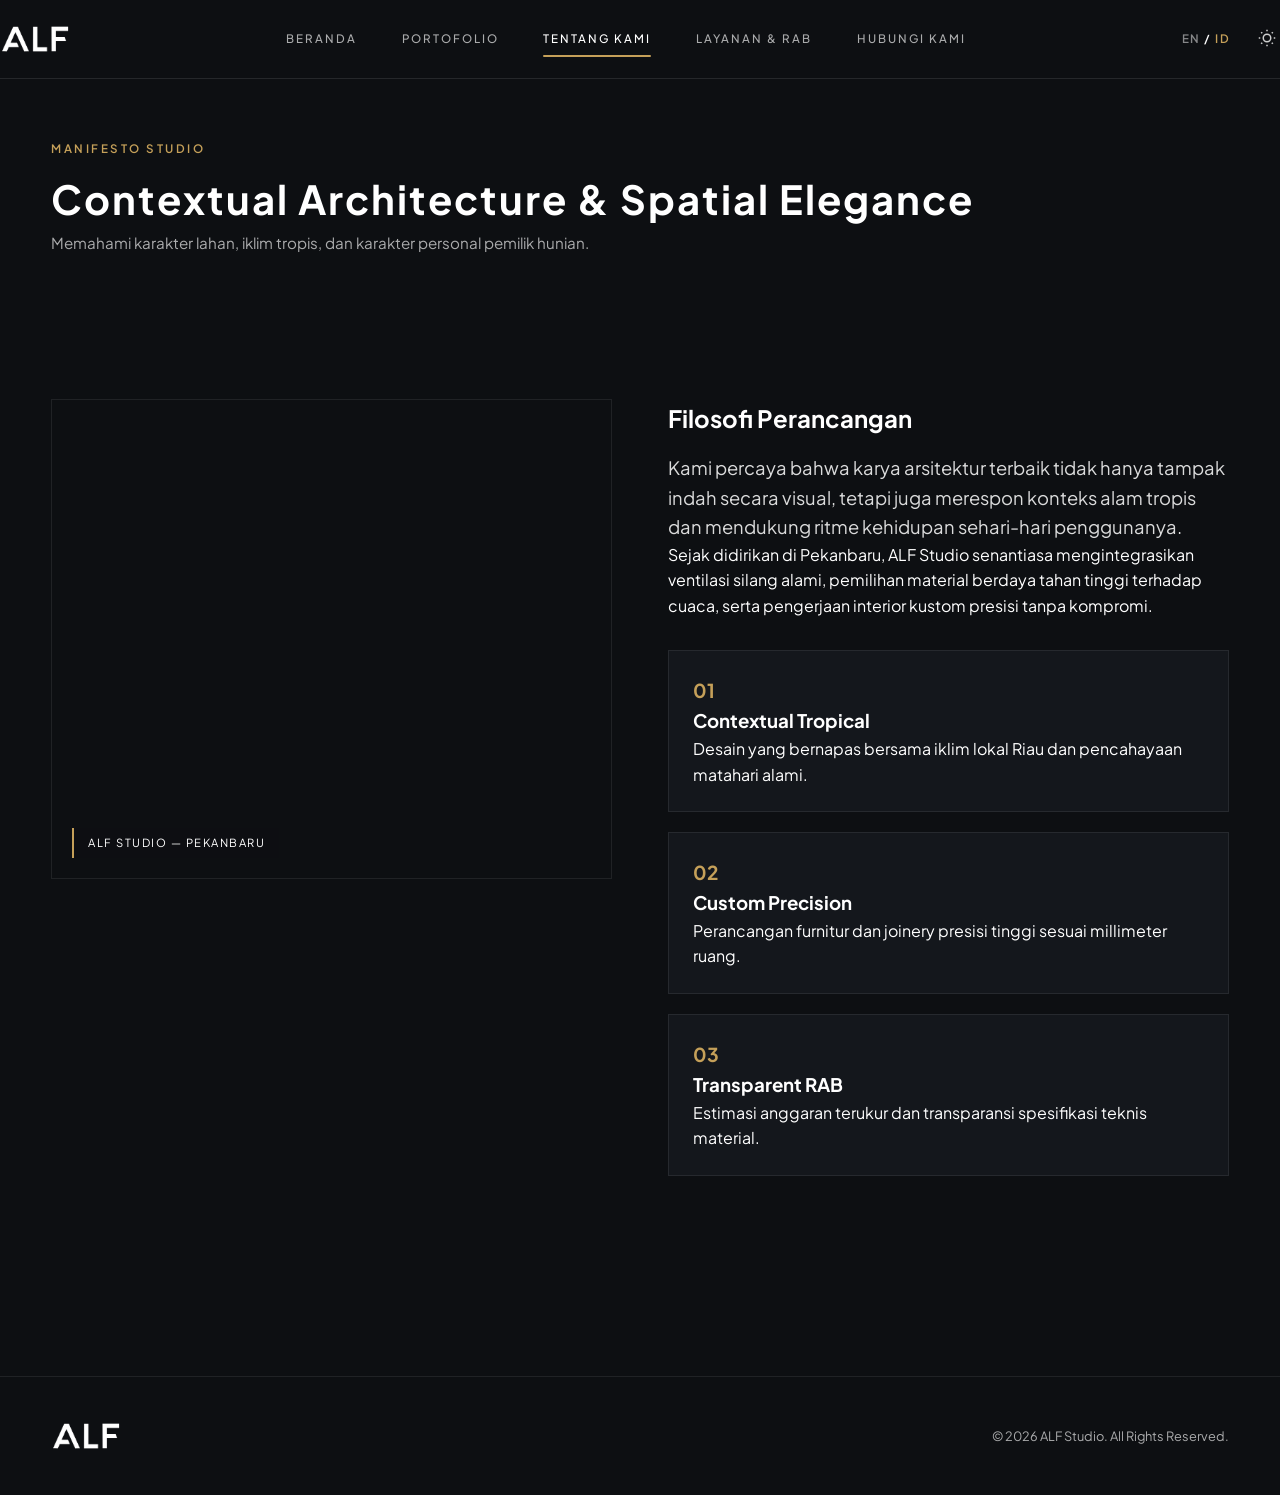
==== about.html @ be020095 "Add files via upload" ====
<!DOCTYPE html>
<html lang="id" data-theme="dark">
<head>
    <meta charset="UTF-8">
    <meta name="viewport" content="width=device-width, initial-scale=1.0">
    <title>Tentang Kami | ALF Studio Pekanbaru</title>
    <link rel="preconnect" href="https://fonts.googleapis.com">
    <link rel="preconnect" href="https://fonts.gstatic.com" crossorigin>
    <link href="https://fonts.googleapis.com/css2?family=Plus+Jakarta+Sans:wght@300;400;500;600;700&family=Space+Grotesk:wght@400;500;600&display=swap" rel="stylesheet">
    <link rel="stylesheet" href="style.css">
</head>
<body class="inner-page-body">

    <header class="header scrolled" id="main-header">
        <div class="header-container">
            <a href="index.html" class="brand-logo-img">
                <img src="assets/images/logosaja.png" alt="ALF Studio">
            </a>
            <nav class="nav-menu" id="nav-menu">
                <a href="index.html" class="nav-link">BERANDA</a>
                <a href="projects.html" class="nav-link">PORTOFOLIO</a>
                <a href="about.html" class="nav-link active">TENTANG KAMI</a>
                <a href="services.html" class="nav-link">LAYANAN & RAB</a>
                <a href="contact.html" class="nav-link">HUBUNGI KAMI</a>
            </nav>
            <div class="header-tools">
                <div class="lang-switch"><span class="lang-option">EN</span> / <span class="lang-option active">ID</span></div>
                <button class="theme-toggle" id="themeToggle" aria-label="Toggle Theme">
                    <svg width="18" height="18" viewBox="0 0 24 24" fill="none" stroke="currentColor" stroke-width="2">
                        <circle cx="12" cy="12" r="5"></circle>
                        <line x1="12" y1="1" x2="12" y2="3"></line><line x1="12" y1="21" x2="12" y2="23"></line>
                        <line x1="4.22" y1="4.22" x2="5.64" y2="5.64"></line><line x1="18.36" y1="18.36" x2="19.78" y2="19.78"></line>
                        <line x1="1" y1="12" x2="3" y2="12"></line><line x1="21" y1="12" x2="23" y2="12"></line>
                        <line x1="4.22" y1="19.78" x2="5.64" y2="18.36"></line><line x1="18.36" y1="5.64" x2="19.78" y2="4.22"></line>
                    </svg>
                </button>
            </div>
            <button class="mobile-toggle" id="mobile-toggle"><span></span><span></span></button>
        </div>
    </header>

    <main class="inner-page-main">
        <div class="container">
            <div class="page-header">
                <span class="section-subtitle">MANIFESTO STUDIO</span>
                <h1 class="page-title">Contextual Architecture &amp; Spatial Elegance</h1>
                <p class="page-subtitle">Memahami karakter lahan, iklim tropis, dan karakter personal pemilik hunian.</p>
            </div>

            <section class="section about-detail-grid">
                <div class="about-hero-img" style="background-image: url('https://images.unsplash.com/photo-1600585154340-be6161a56a0c?auto=format&fit=crop&w=1200&q=80');">
                    <div class="img-badge">ALF STUDIO — PEKANBARU</div>
                </div>

                <div class="about-narrative">
                    <h2>Filosofi Perancangan</h2>
                    <p class="lead-text">
                        Kami percaya bahwa karya arsitektur terbaik tidak hanya tampak indah secara visual, tetapi juga merespon konteks alam tropis dan mendukung ritme kehidupan sehari-hari penggunanya.
                    </p>
                    <p>
                        Sejak didirikan di Pekanbaru, ALF Studio senantiasa mengintegrasikan ventilasi silang alami, pemilihan material berdaya tahan tinggi terhadap cuaca, serta pengerjaan interior kustom presisi tanpa kompromi.
                    </p>

                    <div class="values-grid">
                        <div class="value-card">
                            <span class="value-num">01</span>
                            <h3>Contextual Tropical</h3>
                            <p>Desain yang bernapas bersama iklim lokal Riau dan pencahayaan matahari alami.</p>
                        </div>
                        <div class="value-card">
                            <span class="value-num">02</span>
                            <h3>Custom Precision</h3>
                            <p>Perancangan furnitur dan joinery presisi tinggi sesuai millimeter ruang.</p>
                        </div>
                        <div class="value-card">
                            <span class="value-num">03</span>
                            <h3>Transparent RAB</h3>
                            <p>Estimasi anggaran terukur dan transparansi spesifikasi teknis material.</p>
                        </div>
                    </div>
                </div>
            </section>
        </div>
    </main>

    <footer class="footer">
        <div class="container footer-container">
            <a href="index.html" class="brand-logo-img"><img src="assets/images/logosaja.png" alt="ALF Studio"></a>
            <p class="footer-copy">© 2026 ALF Studio. All Rights Reserved.</p>
        </div>
    </footer>
    <script src="script.js"></script>
</body>
</html>
---- style.css ----
/* ==========================================================================
   VARIABLES & THEMING (MONOCHROME + CHAMPAGNE GOLD ACCENT)
   ========================================================================== */
:root {
    --font-heading: 'Plus Jakarta Sans', sans-serif;
    --font-body: 'Plus Jakarta Sans', sans-serif;
    
    --bg-dark: #0d0f12;
    --bg-card: #14171c;
    --text-main: #ffffff;
    --text-muted: rgba(255, 255, 255, 0.65);
    --border-color: rgba(255, 255, 255, 0.08);
    
    /* ELEGANT CHAMPAGNE GOLD ACCENT */
    --accent-gold: #c5a059;
    --accent-gold-hover: #b38e47;
    --accent-gold-glow: rgba(197, 160, 89, 0.2);
    
    --transition-smooth: all 0.4s cubic-bezier(0.16, 1, 0.3, 1);
}

[data-theme="light"] {
    --bg-dark: #f8f9fa;
    --bg-card: #ffffff;
    --text-main: #111827;
    --text-muted: rgba(17, 24, 39, 0.65);
    --border-color: rgba(0, 0, 0, 0.08);
}

* {
    margin: 0;
    padding: 0;
    box-sizing: border-box;
}

html {
    scroll-behavior: smooth;
    font-size: 16px;
}

body {
    background-color: var(--bg-dark);
    color: var(--text-main);
    font-family: var(--font-body);
    line-height: 1.6;
    overflow-x: hidden;
    transition: background-color 0.4s ease, color 0.4s ease;
}

a {
    color: inherit;
    text-decoration: none;
}

.container {
    max-width: 1440px;
    width: 100%;
    margin: 0 auto;
    padding: 0 4vw;
}

/* ==========================================================================
   0. INTRO OVERLAY MOTION (CINEMATIC ARCHITECTURAL BG + GOLD LINE)
   ========================================================================== */
.intro-overlay {
    position: fixed;
    top: 0;
    left: 0;
    width: 100vw;
    height: 100vh;
    background-color: #0d0f12;
    z-index: 99999;
    display: flex;
    justify-content: center;
    align-items: center;
    overflow: hidden;
    transition: transform 1s cubic-bezier(0.77, 0, 0.175, 1), opacity 1s ease, visibility 1s;
}

.intro-bg-image {
    position: absolute;
    top: 0;
    left: 0;
    width: 100%;
    height: 100%;
    background: url('https://images.unsplash.com/photo-1600585154340-be6161a56a0c?auto=format&fit=crop&w=1920&q=80') center/cover no-repeat;
    filter: grayscale(100%) contrast(140%) brightness(0.5);
    transform: scale(1.1);
    animation: slowZoomBg 4s ease-out forwards;
    z-index: 1;
}

.intro-bg-gradient {
    position: absolute;
    top: 0;
    left: 0;
    width: 100%;
    height: 100%;
    background: radial-gradient(circle at center, rgba(13, 15, 18, 0.6) 0%, rgba(13, 15, 18, 0.95) 80%, #0d0f12 100%);
    z-index: 2;
}

.intro-content {
    position: relative;
    z-index: 3;
    text-align: center;
    display: flex;
    flex-direction: column;
    align-items: center;
}

.intro-logo-img {
    height: 90px;
    width: auto;
    opacity: 0;
    transform: translateY(30px);
    filter: blur(12px);
    animation: cinematicLogoReveal 1.5s cubic-bezier(0.16, 1, 0.3, 1) forwards 0.3s;
}

.intro-line {
    width: 0;
    height: 1px;
    background: linear-gradient(90deg, transparent, var(--accent-gold), transparent);
    margin-top: 1.5rem;
    animation: lineExpand 1.5s cubic-bezier(0.16, 1, 0.3, 1) forwards 1.1s;
}

@keyframes slowZoomBg { to { transform: scale(1); } }
@keyframes cinematicLogoReveal { to { opacity: 1; transform: translateY(0); filter: blur(0); } }
@keyframes lineExpand { to { width: 300px; } }

.intro-overlay.hide-intro {
    transform: translateY(-100%);
    opacity: 0;
    pointer-events: none !important;
    visibility: hidden;
}

/* ==========================================================================
   1. HEADER & NAVIGATION (K+AD FIRM STYLE)
   ========================================================================== */
.header {
    position: fixed;
    top: 0;
    left: 0;
    width: 100%;
    z-index: 1000;
    background: transparent;
    border-bottom: 1px solid rgba(255, 255, 255, 0.1);
    padding: 1.25rem 0;
    transition: var(--transition-smooth);
}

.header.scrolled {
    background: rgba(13, 15, 18, 0.94);
    backdrop-filter: blur(14px);
    -webkit-backdrop-filter: blur(14px);
    padding: 0.9rem 0;
    border-bottom: 1px solid var(--border-color);
}

.header-container {
    display: flex;
    justify-content: space-between;
    align-items: center;
}

.brand-logo-img img {
    height: 38px;
    width: auto;
    display: block;
}

.nav-menu {
    display: flex;
    align-items: center;
    gap: 2.8rem;
}

.nav-link {
    font-family: var(--font-heading);
    font-size: 0.725rem;
    font-weight: 500;
    letter-spacing: 2px;
    text-transform: uppercase;
    color: var(--text-muted);
    position: relative;
    padding: 0.4rem 0;
    white-space: nowrap;
    transition: color 0.3s ease;
}

.nav-link::after {
    content: '';
    position: absolute;
    bottom: -2px;
    left: 50%;
    width: 0;
    height: 2px;
    background-color: var(--accent-gold);
    border-radius: 1px;
    transition: width 0.35s cubic-bezier(0.16, 1, 0.3, 1), left 0.35s cubic-bezier(0.16, 1, 0.3, 1);
}

.nav-link:hover, .nav-link.active { color: var(--text-main); }
.nav-link:hover::after, .nav-link.active::after { width: 100%; left: 0; }

.header-tools {
    display: flex;
    align-items: center;
    gap: 1.5rem;
}

.lang-switch {
    font-size: 0.725rem;
    letter-spacing: 1.5px;
    font-weight: 600;
}

.lang-option {
    cursor: pointer;
    opacity: 0.5;
    transition: opacity 0.3s ease;
}

.lang-option.active {
    opacity: 1;
    color: var(--accent-gold);
}

.theme-toggle {
    background: transparent;
    border: none;
    color: var(--text-main);
    cursor: pointer;
    padding: 4px;
    opacity: 0.8;
    transition: transform 0.3s ease;
}

.theme-toggle:hover { transform: scale(1.1); }

.mobile-toggle {
    display: none;
    background: transparent;
    border: none;
    cursor: pointer;
    flex-direction: column;
    gap: 6px;
}

.mobile-toggle span {
    width: 24px;
    height: 2px;
    background-color: var(--text-main);
}

/* ==========================================================================
   2. HERO SLIDER SECTION
   ========================================================================== */
.hero-section {
    position: relative;
    width: 100%;
    height: 100vh;
    overflow: hidden;
}

.hero-slider {
    width: 100%;
    height: 100%;
}

.hero-slide {
    position: absolute;
    top: 0;
    left: 0;
    width: 100%;
    height: 100%;
    background-size: cover;
    background-position: center;
    opacity: 0;
    visibility: hidden;
    transition: opacity 1s ease, visibility 1s ease;
    display: flex;
    align-items: center;
}

.hero-slide.active {
    opacity: 1;
    visibility: visible;
}

.hero-bg-overlay {
    position: absolute;
    top: 0;
    left: 0;
    width: 100%;
    height: 100%;
    background: linear-gradient(to right, rgba(13, 15, 18, 0.88) 0%, rgba(13, 15, 18, 0.45) 60%, transparent 100%);
}

.hero-project-tag {
    position: absolute;
    top: 120px;
    right: 4vw;
    font-size: 0.75rem;
    letter-spacing: 2px;
    color: #ffffff;
    border: 1px solid rgba(197, 160, 89, 0.4);
    padding: 0.5rem 1rem;
    z-index: 10;
    transition: var(--transition-smooth);
}

.hero-project-tag:hover {
    background-color: var(--accent-gold);
    border-color: var(--accent-gold);
    color: #000;
}

.hero-content {
    position: relative;
    z-index: 10;
    margin-top: 4rem;
}

.hero-location-tag {
    font-size: 0.725rem;
    letter-spacing: 3px;
    color: var(--accent-gold);
    font-weight: 600;
    margin-bottom: 1.25rem;
}

.hero-title {
    font-family: var(--font-heading);
    font-size: clamp(2.5rem, 5.5vw, 4.5rem);
    font-weight: 700;
    line-height: 1.1;
    color: #ffffff;
    margin-bottom: 1.5rem;
}

.hero-description {
    font-size: 1rem;
    color: rgba(255, 255, 255, 0.8);
    margin-bottom: 2.2rem;
}

.btn {
    display: inline-block;
    padding: 0.9rem 2rem;
    font-size: 0.75rem;
    font-weight: 600;
    letter-spacing: 2px;
    text-transform: uppercase;
    cursor: pointer;
    border: 1px solid transparent;
    transition: var(--transition-smooth);
}

.btn-gold {
    background-color: var(--accent-gold);
    color: #0d0f12;
}

.btn-gold:hover {
    background-color: var(--accent-gold-hover);
    color: #ffffff;
}

.btn-outline {
    background: transparent;
    border-color: var(--border-color);
    color: var(--text-main);
}

.btn-outline:hover {
    border-color: var(--accent-gold);
    color: var(--accent-gold);
}

.slider-arrow {
    position: absolute;
    top: 50%;
    transform: translateY(-50%);
    background: rgba(13, 15, 18, 0.5);
    border: 1px solid var(--border-color);
    color: #ffffff;
    font-size: 2rem;
    width: 48px;
    height: 48px;
    display: flex;
    justify-content: center;
    align-items: center;
    cursor: pointer;
    z-index: 20;
    transition: var(--transition-smooth);
}

.arrow-left { left: 2vw; }
.arrow-right { right: 2vw; }
.slider-arrow:hover { background: var(--accent-gold); border-color: var(--accent-gold); color: #0d0f12; }

.hero-pagination {
    position: absolute;
    bottom: 30px;
    left: 50%;
    transform: translateX(-50%);
    display: flex;
    gap: 10px;
    z-index: 20;
}

.hero-pagination .dot {
    width: 10px;
    height: 10px;
    border-radius: 50%;
    background: rgba(255, 255, 255, 0.3);
    cursor: pointer;
    transition: var(--transition-smooth);
}

.hero-pagination .dot.active {
    background: var(--accent-gold);
    transform: scale(1.2);
}

/* ==========================================================================
   3. SECTIONS & HIGHLIGHTS
   ========================================================================== */
.section { padding: 6.5rem 0; }
.section-subtitle { font-size: 0.725rem; letter-spacing: 2.5px; color: var(--accent-gold); font-weight: 600; display: block; margin-bottom: 0.5rem; }
.section-title { font-family: var(--font-heading); font-size: 2.2rem; color: var(--text-main); font-weight: 600; }
.section-desc { font-size: 0.95rem; color: var(--text-muted); max-width: 680px; margin-top: 0.5rem; }
.center-header { text-align: center; }
.center-header .section-desc { margin: 0.5rem auto 0 auto; }

.highlight-grid { display: grid; grid-template-columns: 1.2fr 0.8fr; gap: 3.5rem; align-items: center; }
.lead-text { font-size: 1.15rem; margin-top: 1rem; color: rgba(255, 255, 255, 0.85); }

.highlight-metrics { display: flex; flex-direction: column; gap: 1.5rem; }
.metric-box { background: var(--bg-card); border: 1px solid var(--border-color); padding: 1.5rem 2rem; border-left: 3px solid var(--accent-gold); }
.metric-num { font-size: 2.2rem; font-weight: 700; color: var(--accent-gold); display: block; }
.metric-label { font-size: 0.85rem; color: var(--text-muted); text-transform: uppercase; letter-spacing: 1px; }

/* ==========================================================================
   4. INTERACTIVE SPATIAL LAYER EXPLORER (MOTION FEATURE)
   ========================================================================== */
.interactive-motion-section { background: rgba(20, 23, 28, 0.5); border-top: 1px solid var(--border-color); border-bottom: 1px solid var(--border-color); }
.spatial-explorer-wrapper { margin-top: 3rem; display: flex; flex-direction: column; gap: 1.5rem; }
.spatial-controls { display: flex; justify-content: center; gap: 1rem; flex-wrap: wrap; }
.spatial-btn { background: var(--bg-card); border: 1px solid var(--border-color); color: var(--text-muted); padding: 0.75rem 1.5rem; font-size: 0.8rem; letter-spacing: 1px; cursor: pointer; border-radius: 4px; transition: var(--transition-smooth); }
.spatial-btn.active, .spatial-btn:hover { border-color: var(--accent-gold); color: #ffffff; background: rgba(197, 160, 89, 0.1); }

.spatial-canvas-card { position: relative; width: 100%; height: 480px; border: 1px solid var(--border-color); overflow: hidden; border-radius: 6px; perspective: 1000px; }
.spatial-layer-img { position: absolute; top: 0; left: 0; width: 100%; height: 100%; background-size: cover; background-position: center; opacity: 0; transition: opacity 0.8s ease, transform 0.8s cubic-bezier(0.16, 1, 0.3, 1); filter: brightness(0.85); }
.spatial-layer-img.active { opacity: 1; }
.layer-overlay { position: absolute; top: 0; left: 0; width: 100%; height: 100%; background: linear-gradient(to top, rgba(13,15,18,0.9) 0%, transparent 60%); }

.hotspot { position: absolute; width: 24px; height: 24px; cursor: pointer; z-index: 10; }
.pulse { position: absolute; width: 100%; height: 100%; background: var(--accent-gold); border-radius: 50%; opacity: 0.7; animation: pulseGlow 2s infinite; }
@keyframes pulseGlow { 0% { transform: scale(0.9); opacity: 0.8; } 50% { transform: scale(1.6); opacity: 0; } 100% { transform: scale(0.9); opacity: 0; } }

.hotspot-tooltip { position: absolute; bottom: 30px; left: 50%; transform: translateX(-50%); background: var(--bg-card); border: 1px solid var(--accent-gold); color: #fff; padding: 4px 10px; font-size: 0.7rem; white-space: nowrap; pointer-events: none; opacity: 0; transition: opacity 0.3s ease; }
.hotspot:hover .hotspot-tooltip { opacity: 1; }

.spatial-info-panel { position: absolute; bottom: 25px; left: 25px; right: 25px; background: rgba(20, 23, 28, 0.9); backdrop-filter: blur(10px); border: 1px solid var(--border-color); padding: 1.5rem; z-index: 20; border-left: 3px solid var(--accent-gold); }
.panel-tag { font-size: 0.65rem; color: var(--accent-gold); letter-spacing: 1.5px; font-weight: 600; display: block; }
.spatial-info-panel h4 { font-size: 1.15rem; color: #fff; margin: 0.2rem 0; }
.spatial-info-panel p { font-size: 0.85rem; color: var(--text-muted); }

/* ==========================================================================
   5. PORTFOLIO 2-SLICE HOVER REVEAL
   ========================================================================== */
.flex-header { display: flex; justify-content: space-between; align-items: flex-end; margin-bottom: 2.5rem; }
.link-arrow { font-size: 0.75rem; letter-spacing: 1.5px; color: var(--accent-gold); font-weight: 600; }
.projects-grid { display: grid; grid-template-columns: repeat(auto-fill, minmax(360px, 1fr)); gap: 2.5rem; }

.project-card { background: var(--bg-card); border: 1px solid var(--border-color); overflow: hidden; position: relative; cursor: pointer; transition: transform 0.4s ease, border-color 0.4s ease; }
.project-card:hover { border-color: var(--accent-gold); }

.project-img-wrapper { position: relative; width: 100%; height: 340px; display: flex; overflow: hidden; }
.project-slice { flex: 1; height: 100%; background-image: var(--img-url); background-size: 380px 340px; background-repeat: no-repeat; filter: grayscale(100%) contrast(120%) brightness(0.75); transition: transform 0.6s cubic-bezier(0.16, 1, 0.3, 1), filter 0.6s ease; }
.slice-1 { background-position: left center; transform: translateY(-14px); }
.slice-2 { background-position: right center; transform: translateY(14px); }

.project-card:hover .project-slice { transform: translateY(0); filter: grayscale(0%) contrast(100%) brightness(1); }
.project-overlay-gradient { position: absolute; top: 0; left: 0; width: 100%; height: 100%; background: linear-gradient(to top, rgba(13, 15, 18, 0.9) 0%, transparent 60%); }

.project-info { padding: 1.8rem; position: absolute; bottom: 0; left: 0; width: 100%; z-index: 2; }
.project-cat { font-size: 0.7rem; letter-spacing: 1.5px; color: var(--accent-gold); display: block; }
.project-title { font-size: 1.25rem; color: #ffffff; }
.project-location { font-size: 0.8rem; color: var(--text-muted); }

/* CTA BANNER */
.cta-banner { background: var(--bg-card); border: 1px solid var(--border-color); padding: 3.5rem; display: flex; justify-content: space-between; align-items: center; gap: 2rem; border-left: 4px solid var(--accent-gold); }
.cta-content h2 { font-size: 1.8rem; color: #fff; margin-top: 0.4rem; }
.cta-content p { color: var(--text-muted); font-size: 0.95rem; margin-top: 0.5rem; }
.cta-actions { display: flex; gap: 1rem; flex-shrink: 0; }

/* ==========================================================================
   6. PORTFOLIO DEDICATED PAGE (ALIEN DC STYLE)
   ========================================================================== */
.portfolio-page-main, .inner-page-main { padding-top: 140px; padding-bottom: 6rem; }
.portfolio-page-header, .page-header { margin-bottom: 2.5rem; }
.page-title { font-size: 2.5rem; letter-spacing: 2px; }
.page-subtitle { color: var(--text-muted); font-size: 0.95rem; }

.portfolio-filter-bar { display: flex; justify-content: space-between; align-items: center; gap: 1.5rem; flex-wrap: wrap; margin-bottom: 1.5rem; }
.filter-group-left { display: flex; align-items: center; gap: 1.5rem; flex-wrap: wrap; }
.filter-pill-main { display: flex; background: var(--bg-card); border: 1px solid var(--border-color); padding: 4px; border-radius: 30px; }
.pill-btn { background: transparent; border: none; color: var(--text-muted); padding: 0.4rem 1.2rem; font-size: 0.75rem; border-radius: 20px; cursor: pointer; }
.pill-btn.active { background: var(--accent-gold); color: #0d0f12; font-weight: 600; }

.filter-capsules { display: flex; gap: 0.5rem; flex-wrap: wrap; }
.capsule-btn { background: var(--bg-card); border: 1px solid var(--border-color); color: var(--text-muted); padding: 0.4rem 1rem; font-size: 0.725rem; border-radius: 20px; cursor: pointer; }
.capsule-btn.active, .capsule-btn:hover { border-color: var(--accent-gold); color: var(--text-main); }
.badge { background: rgba(255, 255, 255, 0.1); padding: 2px 6px; border-radius: 10px; font-size: 0.65rem; }

.filter-search-box { display: flex; align-items: center; gap: 0.5rem; background: var(--bg-card); border: 1px solid var(--border-color); padding: 0.4rem 1rem; border-radius: 20px; min-width: 260px; }
.filter-search-box input { background: transparent; border: none; color: var(--text-main); outline: none; font-size: 0.8rem; width: 100%; }
.portfolio-count-info { font-size: 0.8rem; color: var(--text-muted); margin-bottom: 2.5rem; }

.projects-grid-arch { display: grid; grid-template-columns: repeat(auto-fill, minmax(380px, 1fr)); gap: 2.5rem; }
.arch-card { background: var(--bg-card); border: 1px solid var(--border-color); position: relative; }
.arch-card.hide { display: none; }
.arch-card-num { position: absolute; top: 15px; left: 15px; z-index: 10; font-size: 0.8rem; font-weight: 700; color: var(--accent-gold); background: rgba(13, 15, 18, 0.8); padding: 2px 8px; }
.arch-card-content { padding: 1.8rem; }
.arch-card-title { font-size: 1.2rem; margin-bottom: 0.2rem; }
.arch-card-sub { font-size: 0.75rem; color: var(--accent-gold); margin-bottom: 1.25rem; }
.arch-card-details { display: grid; grid-template-columns: 1fr 1fr; gap: 0.8rem; font-size: 0.725rem; border-top: 1px solid var(--border-color); padding-top: 1rem; }
.arch-card-details span { color: var(--text-muted); display: block; }

/* ==========================================================================
   7. SERVICES, ABOUT & CONTACT INNER PAGES
   ========================================================================== */
.about-detail-grid { display: grid; grid-template-columns: 1fr 1fr; gap: 3.5rem; }
.about-hero-img { height: 480px; background-size: cover; background-position: center; border: 1px solid var(--border-color); position: relative; }
.img-badge { position: absolute; bottom: 20px; left: 20px; background: rgba(13,15,18,0.85); padding: 6px 14px; font-size: 0.7rem; letter-spacing: 1.5px; border-left: 2px solid var(--accent-gold); }

.values-grid { display: grid; grid-template-columns: 1fr; gap: 1.25rem; margin-top: 2rem; }
.value-card { background: var(--bg-card); border: 1px solid var(--border-color); padding: 1.5rem; }
.value-num { font-size: 1.2rem; font-weight: 700; color: var(--accent-gold); display: block; }

.workflow-grid { display: grid; grid-template-columns: repeat(auto-fit, minmax(240px, 1fr)); gap: 2rem; margin-top: 2rem; }
.workflow-step { background: var(--bg-card); padding: 2rem; border: 1px solid var(--border-color); }
.step-num { font-size: 2rem; font-weight: 700; color: var(--accent-gold); display: block; margin-bottom: 0.5rem; }

.calc-wrapper { display: grid; grid-template-columns: 1fr 1fr; gap: 3.5rem; background: var(--bg-card); padding: 3.5rem; border: 1px solid var(--border-color); }
.calc-box { display: flex; flex-direction: column; gap: 1.25rem; }
.form-group { display: flex; flex-direction: column; gap: 0.5rem; }
.form-group label { font-size: 0.75rem; letter-spacing: 1px; color: var(--text-muted); text-transform: uppercase; }
.calc-input { background: var(--bg-dark); border: 1px solid var(--border-color); padding: 0.85rem 1rem; color: var(--text-main); font-family: var(--font-body); font-size: 0.95rem; outline: none; }
.calc-result { background: rgba(197, 160, 89, 0.08); border: 1px solid var(--accent-gold); padding: 1.25rem; text-align: center; }
.result-label { font-size: 0.75rem; color: var(--accent-gold); display: block; }
.result-value { font-size: 1.25rem; font-weight: 600; color: var(--text-main); }
.btn-full { width: 100%; text-align: center; }

.contact-grid { display: grid; grid-template-columns: 1fr 1fr; gap: 4rem; }
.contact-meta { display: flex; flex-direction: column; gap: 1rem; margin-top: 2rem; font-size: 0.85rem; }
.contact-meta span { color: var(--text-muted); display: block; font-size: 0.7rem; }

/* FOOTER & FLOATING WA */
.footer { border-top: 1px solid var(--border-color); padding: 2.5rem 0; background: var(--bg-dark); }
.footer-container { display: flex; justify-content: space-between; align-items: center; flex-wrap: wrap; gap: 1.5rem; }
.footer-copy { font-size: 0.8rem; color: var(--text-muted); }
.footer-socials { display: flex; gap: 1.5rem; font-size: 0.75rem; letter-spacing: 1.5px; }

.floating-wa { position: fixed; bottom: 30px; right: 30px; background-color: #25d366; color: #fff; width: 52px; height: 52px; border-radius: 50%; display: flex; justify-content: center; align-items: center; box-shadow: 0 4px 15px rgba(0, 0, 0, 0.3); z-index: 999; transition: transform 0.3s ease; }
.floating-wa:hover { transform: scale(1.1); }

@media (max-width: 900px) {
    .nav-menu { display: none; }
    .mobile-toggle { display: flex; }
    .highlight-grid, .cta-banner, .about-detail-grid, .calc-wrapper, .contact-grid { grid-template-columns: 1fr; }
    .cta-banner { padding: 2rem; }
    .hero-title { font-size: 2.5rem; }
}
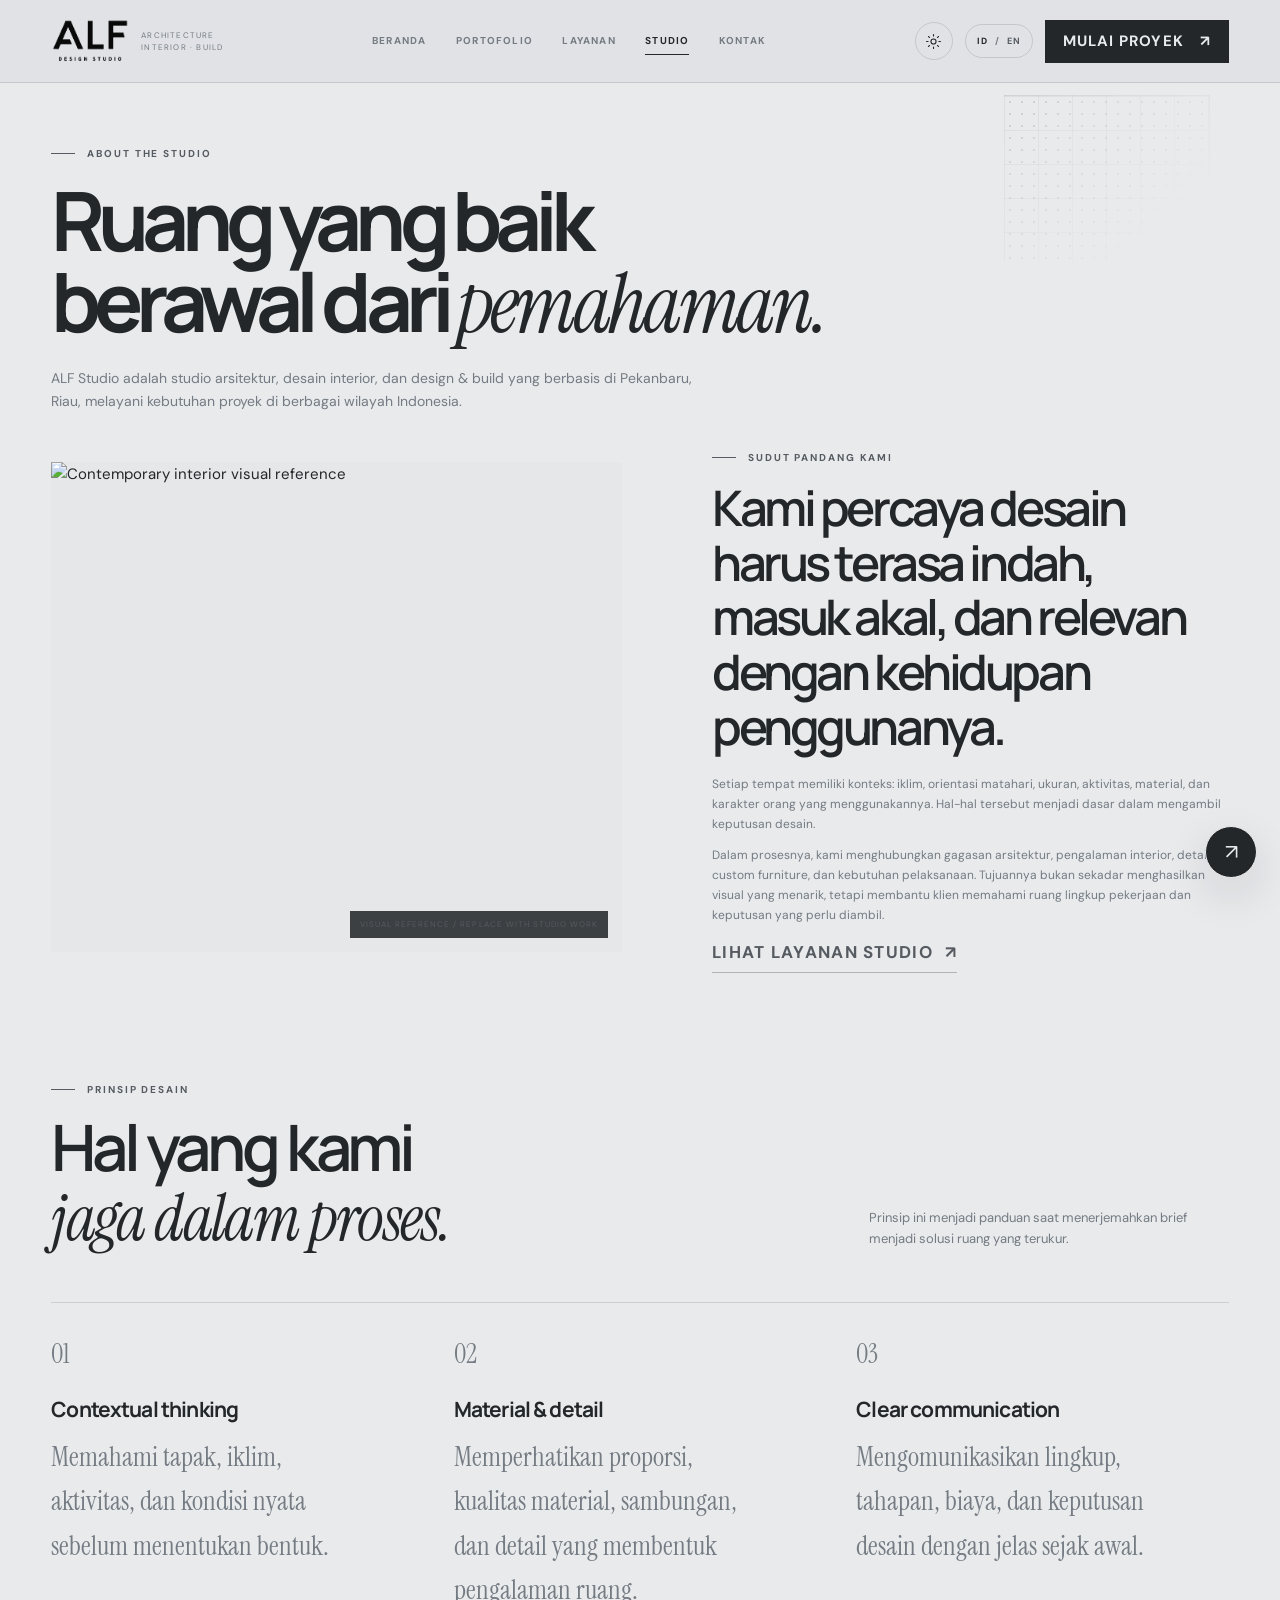
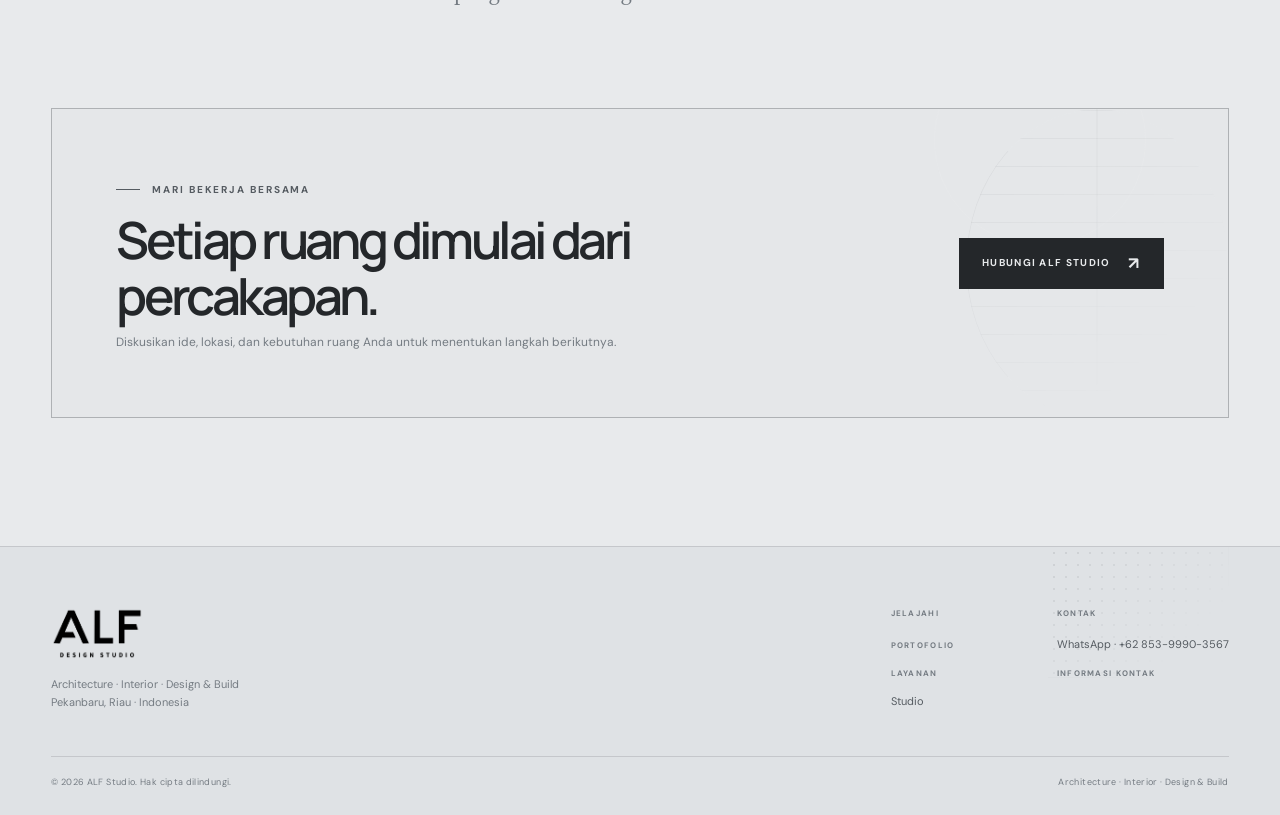
==== commit 6cf4b6a0: "Add files via upload" ====
--- a/about.html
+++ b/about.html
@@ -1,94 +1,55 @@
-<!DOCTYPE html>
-<html lang="id" data-theme="dark">
+<!doctype html>
+<html lang="id">
 <head>
-    <meta charset="UTF-8">
-    <meta name="viewport" content="width=device-width, initial-scale=1.0">
-    <title>Tentang Kami | ALF Studio Pekanbaru</title>
-    <link rel="preconnect" href="https://fonts.googleapis.com">
-    <link rel="preconnect" href="https://fonts.gstatic.com" crossorigin>
-    <link href="https://fonts.googleapis.com/css2?family=Plus+Jakarta+Sans:wght@300;400;500;600;700&family=Space+Grotesk:wght@400;500;600&display=swap" rel="stylesheet">
-    <link rel="stylesheet" href="style.css">
+  <meta charset="utf-8"><meta name="viewport" content="width=device-width, initial-scale=1"><meta name="theme-color" content="#e1e3e6">
+  <meta name="description" content="Meet ALF Studio, an architecture, interior design, and build studio based in Pekanbaru, Riau, Indonesia.">
+  <title>Studio — ALF Studio</title><link rel="icon" href="assets/images/logosaja.png" type="image/png"><script>
+  (() => {
+    let saved = null;
+    try { saved = localStorage.getItem('alf-theme'); } catch (_) {}
+    const systemDark = window.matchMedia && window.matchMedia('(prefers-color-scheme: dark)').matches;
+    const theme = saved === 'dark' || saved === 'light' ? saved : (systemDark ? 'dark' : 'light');
+    document.documentElement.dataset.theme = theme;
+    document.documentElement.dataset.themePreference = saved ? 'manual' : 'system';
+  })();
+</script>
+  <script>(() => { const path = location.pathname.toLowerCase(); const isHome = path.endsWith('/') || path.endsWith('/index.html'); if (!isHome) document.documentElement.classList.add('loader-seen'); })();</script>
+  <link rel="stylesheet" href="style.css">
+  <script src="site-config.js" defer></script><script src="script.js" defer></script>
 </head>
-<body class="inner-page-body">
+<body data-lang="id">
+  <div class="site-preloader" data-preloader aria-hidden="true">
+    <div class="preloader-content">
+      <div class="preloader-logo"><img src="assets/images/logo.png" alt="ALF Studio"></div>
+      <span class="preloader-studio">PEKANBARU · INDONESIA</span>
+      <div class="preloader-line"><span></span></div>
+      <p>ARCHITECTURE <i>·</i> INTERIOR <i>·</i> BUILD</p>
+    </div>
+    <span class="preloader-coordinate">ALF / STUDIO — 01</span>
+    <span class="preloader-corner preloader-corner-a"></span><span class="preloader-corner preloader-corner-b"></span>
+  </div>
 
-    <header class="header scrolled" id="main-header">
-        <div class="header-container">
-            <a href="index.html" class="brand-logo-img">
-                <img src="assets/images/logosaja.png" alt="ALF Studio">
-            </a>
-            <nav class="nav-menu" id="nav-menu">
-                <a href="index.html" class="nav-link">BERANDA</a>
-                <a href="projects.html" class="nav-link">PORTOFOLIO</a>
-                <a href="about.html" class="nav-link active">TENTANG KAMI</a>
-                <a href="services.html" class="nav-link">LAYANAN & RAB</a>
-                <a href="contact.html" class="nav-link">HUBUNGI KAMI</a>
-            </nav>
-            <div class="header-tools">
-                <div class="lang-switch"><span class="lang-option">EN</span> / <span class="lang-option active">ID</span></div>
-                <button class="theme-toggle" id="themeToggle" aria-label="Toggle Theme">
-                    <svg width="18" height="18" viewBox="0 0 24 24" fill="none" stroke="currentColor" stroke-width="2">
-                        <circle cx="12" cy="12" r="5"></circle>
-                        <line x1="12" y1="1" x2="12" y2="3"></line><line x1="12" y1="21" x2="12" y2="23"></line>
-                        <line x1="4.22" y1="4.22" x2="5.64" y2="5.64"></line><line x1="18.36" y1="18.36" x2="19.78" y2="19.78"></line>
-                        <line x1="1" y1="12" x2="3" y2="12"></line><line x1="21" y1="12" x2="23" y2="12"></line>
-                        <line x1="4.22" y1="19.78" x2="5.64" y2="18.36"></line><line x1="18.36" y1="5.64" x2="19.78" y2="4.22"></line>
-                    </svg>
-                </button>
-            </div>
-            <button class="mobile-toggle" id="mobile-toggle"><span></span><span></span></button>
-        </div>
-    </header>
-
-    <main class="inner-page-main">
-        <div class="container">
-            <div class="page-header">
-                <span class="section-subtitle">MANIFESTO STUDIO</span>
-                <h1 class="page-title">Contextual Architecture &amp; Spatial Elegance</h1>
-                <p class="page-subtitle">Memahami karakter lahan, iklim tropis, dan karakter personal pemilik hunian.</p>
-            </div>
-
-            <section class="section about-detail-grid">
-                <div class="about-hero-img" style="background-image: url('https://images.unsplash.com/photo-1600585154340-be6161a56a0c?auto=format&fit=crop&w=1200&q=80');">
-                    <div class="img-badge">ALF STUDIO — PEKANBARU</div>
-                </div>
-
-                <div class="about-narrative">
-                    <h2>Filosofi Perancangan</h2>
-                    <p class="lead-text">
-                        Kami percaya bahwa karya arsitektur terbaik tidak hanya tampak indah secara visual, tetapi juga merespon konteks alam tropis dan mendukung ritme kehidupan sehari-hari penggunanya.
-                    </p>
-                    <p>
-                        Sejak didirikan di Pekanbaru, ALF Studio senantiasa mengintegrasikan ventilasi silang alami, pemilihan material berdaya tahan tinggi terhadap cuaca, serta pengerjaan interior kustom presisi tanpa kompromi.
-                    </p>
-
-                    <div class="values-grid">
-                        <div class="value-card">
-                            <span class="value-num">01</span>
-                            <h3>Contextual Tropical</h3>
-                            <p>Desain yang bernapas bersama iklim lokal Riau dan pencahayaan matahari alami.</p>
-                        </div>
-                        <div class="value-card">
-                            <span class="value-num">02</span>
-                            <h3>Custom Precision</h3>
-                            <p>Perancangan furnitur dan joinery presisi tinggi sesuai millimeter ruang.</p>
-                        </div>
-                        <div class="value-card">
-                            <span class="value-num">03</span>
-                            <h3>Transparent RAB</h3>
-                            <p>Estimasi anggaran terukur dan transparansi spesifikasi teknis material.</p>
-                        </div>
-                    </div>
-                </div>
-            </section>
-        </div>
-    </main>
-
-    <footer class="footer">
-        <div class="container footer-container">
-            <a href="index.html" class="brand-logo-img"><img src="assets/images/logosaja.png" alt="ALF Studio"></a>
-            <p class="footer-copy">© 2026 ALF Studio. All Rights Reserved.</p>
-        </div>
-    </footer>
-    <script src="script.js"></script>
+  <header class="site-header"><div class="header-inner">
+    <a class="brand" href="index.html" aria-label="ALF Studio — Home"><img src="assets/images/logo.png" alt="ALF Design Studio"><span class="brand-note">Architecture<br>Interior · Build</span></a>
+    <nav aria-label="Main navigation"><ul class="nav-list"><li><a href="index.html"><span class="lang-id">Beranda</span><span class="lang-en">Home</span></a></li><li><a href="projects.html"><span class="lang-id">Portofolio</span><span class="lang-en">Projects</span></a></li><li><a href="services.html"><span class="lang-id">Layanan</span><span class="lang-en">Services</span></a></li><li><a href="about.html" aria-current="page">Studio</a></li><li><a href="contact.html"><span class="lang-id">Kontak</span><span class="lang-en">Contact</span></a></li></ul></nav>
+    <div class="header-actions"><button class="theme-toggle" type="button" aria-label="Switch colour theme" aria-pressed="false" title="Switch colour theme">
+        <svg class="theme-icon theme-icon-sun" viewBox="0 0 24 24" aria-hidden="true"><circle cx="12" cy="12" r="3.6"></circle><path d="M12 2.2v2.1M12 19.7v2.1M4.9 4.9l1.5 1.5m11.2 11.2 1.5 1.5M2.2 12h2.1m15.4 0h2.1M4.9 19.1l1.5-1.5M17.6 6.4l1.5-1.5"></path></svg>
+        <svg class="theme-icon theme-icon-moon" viewBox="0 0 24 24" aria-hidden="true"><path d="M20.2 15.2A8.6 8.6 0 0 1 8.8 3.8 8.7 8.7 0 1 0 20.2 15.2Z"></path></svg>
+      </button><button class="lang-toggle" type="button" aria-label="Switch to English"><span class="active-lang">ID</span><span class="slash">/</span><span>EN</span></button><a class="header-cta" data-whatsapp data-wa-id="Halo ALF Studio, saya ingin berkonsultasi." data-wa-en="Hello ALF Studio, I would like to enquire." href="https://wa.me/6285399903567"><span class="lang-id">Mulai Proyek</span><span class="lang-en">Start a Project</span><span>↗</span></a></div>
+    <button class="menu-toggle" type="button" aria-label="Open menu" aria-expanded="false"><span></span><span></span></button>
+  </div></header>
+  <main>
+    <section class="page-intro"><div class="container"><span class="eyebrow">About the studio</span><h1><span class="lang-id">Ruang yang baik<br>berawal dari <em>pemahaman.</em></span><span class="lang-en">Good spaces begin<br>with <em>understanding.</em></span></h1><p><span class="lang-id">ALF Studio adalah studio arsitektur, desain interior, dan design &amp; build yang berbasis di Pekanbaru, Riau, melayani kebutuhan proyek di berbagai wilayah Indonesia.</span><span class="lang-en">ALF Studio is an architecture, interior design, and design &amp; build practice based in Pekanbaru, Riau, serving projects across Indonesia.</span></p></div></section>
+    <section class="container about-lead-grid">
+      <div class="about-image" data-reveal="left"><img src="https://images.unsplash.com/photo-1600607687939-ce8a6c25118c?auto=format&amp;fit=crop&amp;w=1200&amp;q=85" alt="Contemporary interior visual reference" loading="lazy"><span class="about-image-caption">Visual reference / replace with studio work</span></div>
+      <div class="about-copy" data-reveal="right"><span class="eyebrow"><span class="lang-id">Sudut pandang kami</span><span class="lang-en">Our point of view</span></span><h2><span class="lang-id">Kami percaya desain harus terasa indah, masuk akal, dan relevan dengan kehidupan penggunanya.</span><span class="lang-en">We believe design should feel considered, make sense, and remain relevant to the lives of the people who use it.</span></h2><p><span class="lang-id">Setiap tempat memiliki konteks: iklim, orientasi matahari, ukuran, aktivitas, material, dan karakter orang yang menggunakannya. Hal-hal tersebut menjadi dasar dalam mengambil keputusan desain.</span><span class="lang-en">Every place has its own context: climate, solar orientation, scale, activity, materials, and the people who inhabit it. These conditions inform the decisions behind a design.</span></p><p><span class="lang-id">Dalam prosesnya, kami menghubungkan gagasan arsitektur, pengalaman interior, detail custom furniture, dan kebutuhan pelaksanaan. Tujuannya bukan sekadar menghasilkan visual yang menarik, tetapi membantu klien memahami ruang lingkup pekerjaan dan keputusan yang perlu diambil.</span><span class="lang-en">Our process connects architectural ideas, interior experience, custom furniture detailing, and delivery requirements. The goal goes beyond creating compelling visuals: it is about making the project scope and key decisions clear.</span></p><a class="text-link" href="services.html"><span class="lang-id">Lihat layanan studio</span><span class="lang-en">Explore studio services</span><span>↗</span></a></div>
+    </section>
+    <section class="container"><div class="section-head" data-reveal><div><span class="eyebrow"><span class="lang-id">Prinsip desain</span><span class="lang-en">Design principles</span></span><h2><span class="lang-id">Hal yang kami<br><span class="editorial">jaga dalam proses.</span></span><span class="lang-en">What we<br><span class="editorial">hold through the process.</span></span></h2></div><p><span class="lang-id">Prinsip ini menjadi panduan saat menerjemahkan brief menjadi solusi ruang yang terukur.</span><span class="lang-en">These principles guide how we translate a brief into a thoughtful, practical spatial response.</span></p></div>
+      <div class="value-grid"><article class="value-item" data-reveal><span>01</span><h3>Contextual thinking</h3><p><span class="lang-id">Memahami tapak, iklim, aktivitas, dan kondisi nyata sebelum menentukan bentuk.</span><span class="lang-en">Understand the site, climate, activities, and real conditions before shaping form.</span></p></article><article class="value-item" data-reveal><span>02</span><h3>Material &amp; detail</h3><p><span class="lang-id">Memperhatikan proporsi, kualitas material, sambungan, dan detail yang membentuk pengalaman ruang.</span><span class="lang-en">Consider proportion, material quality, junctions, and the details that shape spatial experience.</span></p></article><article class="value-item" data-reveal><span>03</span><h3>Clear communication</h3><p><span class="lang-id">Mengomunikasikan lingkup, tahapan, biaya, dan keputusan desain dengan jelas sejak awal.</span><span class="lang-en">Keep scope, stages, fees, and design decisions clear from the beginning.</span></p></article></div>
+    </section>
+    <section class="section" style="padding-top:0"><div class="container"><div class="contact-banner" data-reveal><div class="contact-banner-inner"><div><span class="eyebrow"><span class="lang-id">Mari bekerja bersama</span><span class="lang-en">Let's work together</span></span><h2><span class="lang-id">Setiap ruang dimulai dari percakapan.</span><span class="lang-en">Every space begins with a conversation.</span></h2><p><span class="lang-id">Diskusikan ide, lokasi, dan kebutuhan ruang Anda untuk menentukan langkah berikutnya.</span><span class="lang-en">Share your ideas, location, and spatial needs to determine the right next step.</span></p></div><a class="btn" data-whatsapp data-wa-id="Halo ALF Studio, saya ingin mengenal lebih jauh layanan dan mendiskusikan proyek." data-wa-en="Hello ALF Studio, I would like to learn more about your services and discuss a project." href="https://wa.me/6285399903567"><span class="lang-id">Hubungi ALF Studio</span><span class="lang-en">Contact ALF Studio</span><span class="btn-arrow">↗</span></a></div></div></div></section>
+  </main>
+  <footer class="site-footer"><div class="container"><div class="footer-top"><div class="footer-brand"><a href="index.html"><img src="assets/images/logo.png" alt="ALF Design Studio"></a><p>Architecture · Interior · Design &amp; Build<br>Pekanbaru, Riau · Indonesia</p></div><div class="footer-links"><div><span><span class="lang-id">Jelajahi</span><span class="lang-en">Explore</span></span><a href="projects.html"><span class="lang-id">Portofolio</span><span class="lang-en">Projects</span></a><a href="services.html"><span class="lang-id">Layanan</span><span class="lang-en">Services</span></a><a href="about.html">Studio</a></div><div><span><span class="lang-id">Kontak</span><span class="lang-en">Contact</span></span><a data-whatsapp data-wa-id="Halo ALF Studio, saya ingin berkonsultasi." data-wa-en="Hello ALF Studio, I would like to enquire." href="https://wa.me/6285399903567">WhatsApp · +62 853-9990-3567</a><a href="contact.html"><span class="lang-id">Informasi kontak</span><span class="lang-en">Contact details</span></a></div></div></div><div class="footer-bottom"><p>© <span data-year>2026</span> ALF Studio. <span class="lang-id">Hak cipta dilindungi.</span><span class="lang-en">All rights reserved.</span></p><p>Architecture · Interior · Design &amp; Build</p></div></div></footer>
+  <a class="floating-contact" data-whatsapp data-wa-id="Halo ALF Studio, saya ingin berkonsultasi." data-wa-en="Hello ALF Studio, I would like to enquire." href="https://wa.me/6285399903567" aria-label="Chat with ALF Studio on WhatsApp" title="WhatsApp">↗</a>
 </body>
-</html>+</html>
--- a/style.css
+++ b/style.css
@@ -1,580 +1,1667 @@
-/* ==========================================================================
-   VARIABLES & THEMING (MONOCHROME + CHAMPAGNE GOLD ACCENT)
-   ========================================================================== */
+@import url('https://fonts.googleapis.com/css2?family=DM+Sans:wght@400;500;600;700&family=Manrope:wght@400;500;600;700;800&family=Instrument+Serif:ital@0;1&display=swap');
+
 :root {
-    --font-heading: 'Plus Jakarta Sans', sans-serif;
-    --font-body: 'Plus Jakarta Sans', sans-serif;
-    
-    --bg-dark: #0d0f12;
-    --bg-card: #14171c;
-    --text-main: #ffffff;
-    --text-muted: rgba(255, 255, 255, 0.65);
-    --border-color: rgba(255, 255, 255, 0.08);
-    
-    /* ELEGANT CHAMPAGNE GOLD ACCENT */
-    --accent-gold: #c5a059;
-    --accent-gold-hover: #b38e47;
-    --accent-gold-glow: rgba(197, 160, 89, 0.2);
-    
-    --transition-smooth: all 0.4s cubic-bezier(0.16, 1, 0.3, 1);
-}
-
-[data-theme="light"] {
-    --bg-dark: #f8f9fa;
-    --bg-card: #ffffff;
-    --text-main: #111827;
-    --text-muted: rgba(17, 24, 39, 0.65);
-    --border-color: rgba(0, 0, 0, 0.08);
-}
-
-* {
-    margin: 0;
-    padding: 0;
-    box-sizing: border-box;
-}
-
-html {
-    scroll-behavior: smooth;
-    font-size: 16px;
-}
-
-body {
-    background-color: var(--bg-dark);
-    color: var(--text-main);
-    font-family: var(--font-body);
-    line-height: 1.6;
-    overflow-x: hidden;
-    transition: background-color 0.4s ease, color 0.4s ease;
-}
-
-a {
-    color: inherit;
-    text-decoration: none;
-}
-
-.container {
-    max-width: 1440px;
-    width: 100%;
-    margin: 0 auto;
-    padding: 0 4vw;
-}
-
-/* ==========================================================================
-   0. INTRO OVERLAY MOTION (CINEMATIC ARCHITECTURAL BG + GOLD LINE)
-   ========================================================================== */
-.intro-overlay {
+  color-scheme: light;
+  --bg: #e8eaec;
+  --bg-deep: #dfe2e5;
+  --surface: #f3f4f5;
+  --surface-2: #e5e7e9;
+  --surface-3: #d7dade;
+  --text: #24272a;
+  --text-soft: #555b61;
+  --muted: #747b82;
+  --line: rgba(35, 39, 43, .14);
+  --line-strong: rgba(35, 39, 43, .28);
+  --white: #ffffff;
+  --black: #191b1e;
+  --header-bg: rgba(224, 226, 229, .94);
+  --header-scrolled-bg: rgba(224, 226, 229, .98);
+  --logo-filter: invert(1);
+  --dot-color: rgba(58, 63, 69, .38);
+  --overlay-bg: rgba(25, 27, 30, .82);
+  --shadow: 0 16px 45px rgba(25, 28, 32, .12);
+  --sans: 'DM Sans', Arial, sans-serif;
+  --display: 'Manrope', 'DM Sans', sans-serif;
+  --editorial: 'Instrument Serif', Georgia, serif;
+  --container: 1380px;
+  --ease: cubic-bezier(.22, .61, .36, 1);
+}
+html[data-theme="dark"] {
+  color-scheme: dark;
+  --bg: #202225;
+  --bg-deep: #181a1c;
+  --surface: #292c30;
+  --surface-2: #32363b;
+  --surface-3: #3b4045;
+  --text: #eef0f2;
+  --text-soft: #c8cbd0;
+  --muted: #a0a6ad;
+  --line: rgba(235, 238, 241, .15);
+  --line-strong: rgba(235, 238, 241, .30);
+  --white: #ffffff;
+  --black: #151719;
+  --header-bg: rgba(31, 33, 36, .94);
+  --header-scrolled-bg: rgba(25, 27, 30, .98);
+  --logo-filter: none;
+  --dot-color: rgba(235, 238, 241, .44);
+  --overlay-bg: rgba(15, 16, 18, .84);
+  --shadow: 0 16px 45px rgba(0, 0, 0, .24);
+}
+
+* { box-sizing: border-box; }
+html { scroll-behavior: smooth; scroll-padding-top: 100px; background: var(--bg); }
+body { margin: 0; background: var(--bg); color: var(--text); font-family: var(--sans); font-size: 15px; line-height: 1.65; -webkit-font-smoothing: antialiased; }
+body, button, input, select, textarea { font-family: var(--sans); }
+img { display: block; max-width: 100%; }
+a { color: inherit; text-decoration: none; }
+button, input, select, textarea { font: inherit; }
+button, a { -webkit-tap-highlight-color: transparent; }
+::selection { background: var(--text); color: var(--bg); }
+.container { width: min(var(--container), calc(100% - 8vw)); margin-inline: auto; }
+.muted, .small-note { color: var(--muted); }
+.small-note { font-size: 11px; line-height: 1.65; }
+.eyebrow { display: inline-flex; align-items: center; gap: 12px; color: var(--text-soft); font-size: 10px; font-weight: 700; letter-spacing: .19em; line-height: 1.5; text-transform: uppercase; }
+.eyebrow::before { width: 24px; height: 1px; background: currentColor; content: ''; }
+.editorial { font-family: var(--editorial); font-weight: 400; font-style: italic; letter-spacing: -.025em; }
+.lang-en { display: none; }
+body[data-lang="en"] .lang-id { display: none !important; }
+body[data-lang="en"] .lang-en { display: initial; }
+body[data-lang="en"] .lang-en.block { display: block; }
+.lang-id.block { display: block; }
+
+/* Header */
+.site-header { position: sticky; z-index: 60; top: 0; border-bottom: 1px solid var(--line); background: var(--header-bg); backdrop-filter: blur(18px); -webkit-backdrop-filter: blur(18px); transition: background .3s ease, border-color .3s ease; }
+.site-header.is-scrolled { background: var(--header-scrolled-bg); border-color: var(--line-strong); }
+.header-inner { width: min(var(--container), calc(100% - 8vw)); min-height: 82px; margin: auto; display: flex; align-items: center; justify-content: space-between; gap: 28px; }
+.brand { display: inline-flex; flex: 0 0 auto; align-items: center; }
+.brand img { width: 78px; height: 48px; object-fit: contain; filter: var(--logo-filter); opacity: .96; }
+.brand-note { display: flex; flex-direction: column; margin-left: 12px; color: var(--muted); font-size: 8px; letter-spacing: .15em; line-height: 1.5; text-transform: uppercase; }
+.nav-list { display: flex; align-items: center; gap: clamp(17px, 2.3vw, 34px); margin: 0; padding: 0; list-style: none; }
+.nav-list a { position: relative; display: inline-block; padding: 10px 0; color: var(--muted); font-size: 10px; font-weight: 700; letter-spacing: .12em; text-transform: uppercase; transition: color .25s ease; }
+.nav-list a::after { position: absolute; right: 0; bottom: 4px; left: 0; height: 1px; background: var(--text); content: ''; transform: scaleX(0); transform-origin: right; transition: transform .3s var(--ease); }
+.nav-list a:hover, .nav-list a[aria-current="page"] { color: var(--text); }
+.nav-list a:hover::after, .nav-list a[aria-current="page"]::after { transform: scaleX(1); transform-origin: left; }
+.header-actions { display: flex; align-items: center; gap: 12px; }
+.lang-toggle { display: inline-flex; align-items: center; gap: 7px; padding: 9px 11px; border: 1px solid var(--line); border-radius: 999px; background: transparent; color: var(--text-soft); font-size: 9px; font-weight: 700; letter-spacing: .11em; cursor: pointer; transition: border-color .25s ease, background .25s ease, color .25s ease; }
+.lang-toggle:hover { border-color: var(--text-soft); background: var(--surface); color: var(--text); }
+.lang-toggle .active-lang { color: var(--text); }
+.lang-toggle .slash { color: var(--muted); }
+.header-cta { display: inline-flex; align-items: center; gap: 16px; min-height: 43px; padding: 0 17px; border: 1px solid var(--text); background: var(--text); color: var(--bg); font-size: 9px; font-weight: 700; letter-spacing: .12em; text-transform: uppercase; white-space: nowrap; transition: background .25s ease, color .25s ease, transform .25s ease; }
+.header-cta:hover { transform: translateY(-2px); background: transparent; color: var(--text); }
+.header-cta span { font-size: 15px; line-height: 1; }
+.menu-toggle { display: none; width: 42px; height: 42px; border: 1px solid var(--line); background: transparent; color: var(--text); cursor: pointer; }
+.menu-toggle span { display: block; width: 17px; height: 1px; margin: 5px auto; background: currentColor; transition: transform .25s ease; }
+
+/* Buttons and common headings */
+.btn { display: inline-flex; min-height: 51px; align-items: center; justify-content: center; gap: 18px; padding: 0 22px; border: 1px solid var(--text); background: var(--text); color: var(--bg); font-size: 10px; font-weight: 700; letter-spacing: .13em; text-transform: uppercase; cursor: pointer; transition: transform .3s var(--ease), background .3s ease, color .3s ease, border-color .3s ease; }
+.btn:hover { transform: translateY(-3px); background: transparent; color: var(--text); }
+.btn-light { background: transparent; color: var(--text); }
+.btn-light:hover { background: var(--text); color: var(--bg); }
+.btn-arrow { font-size: 17px; line-height: 1; transition: transform .25s ease; }
+.btn:hover .btn-arrow { transform: translate(3px, -2px); }
+.text-link { display: inline-flex; align-items: center; gap: 12px; padding-bottom: 6px; border-bottom: 1px solid var(--line-strong); color: var(--text-soft); font-size: 10px; font-weight: 700; letter-spacing: .13em; text-transform: uppercase; transition: color .25s ease, border-color .25s ease; }
+.text-link span { font-size: 17px; transition: transform .2s ease; }
+.text-link:hover { border-color: var(--white); color: var(--white); }
+.text-link:hover span { transform: translate(4px, -2px); }
+.section { padding: clamp(78px, 10vw, 142px) 0; }
+.section-head { display: flex; align-items: end; justify-content: space-between; gap: 40px; margin-bottom: 48px; }
+.section-head h2 { max-width: 760px; margin: 15px 0 0; font-family: var(--display); font-size: clamp(38px, 5vw, 66px); font-weight: 600; letter-spacing: -.065em; line-height: 1.08; }
+.section-head p { max-width: 360px; margin: 0 0 4px; color: var(--muted); font-size: 13px; }
+.page-intro { padding: clamp(72px, 9vw, 124px) 0 54px; }
+.page-intro h1 { max-width: 1050px; margin: 18px 0 22px; font-family: var(--display); font-size: clamp(48px, 8vw, 108px); font-weight: 700; letter-spacing: -.085em; line-height: .99; }
+.page-intro h1 em { font-family: var(--editorial); font-weight: 400; letter-spacing: -.045em; }
+.page-intro p { max-width: 650px; margin: 0; color: var(--muted); font-size: 14px; }
+
+/* Hero + geometric accents */
+.hero { position: relative; overflow: hidden; padding: clamp(58px, 7vw, 100px) 0 92px; isolation: isolate; }
+.hero::before { position: absolute; z-index: -1; top: 4%; right: 0; width: 42%; height: 92%; border-left: 1px solid rgba(230,233,236,.045); border-bottom: 1px solid rgba(230,233,236,.045); content: ''; }
+.hero::after { position: absolute; z-index: -1; top: 7%; right: 5.5%; width: 135px; height: 135px; opacity: .24; background-image: radial-gradient(var(--dot-color) .8px, transparent .8px); background-size: 12px 12px; mask-image: linear-gradient(135deg, #000, transparent 78%); content: ''; }
+.hero-layout { display: grid; grid-template-columns: minmax(0, .93fr) minmax(430px, 1.07fr); align-items: center; gap: clamp(35px, 6vw, 92px); }
+.hero-copy { position: relative; z-index: 2; padding: 10px 0 24px; }
+.hero-kicker { display: flex; align-items: center; gap: 11px; margin-bottom: 27px; color: var(--text-soft); font-size: 10px; font-weight: 700; letter-spacing: .2em; text-transform: uppercase; }
+.hero-kicker::before { width: 28px; height: 1px; background: var(--text-soft); content: ''; }
+.hero h1 { max-width: 710px; margin: 0; font-family: var(--display); font-size: clamp(58px, 7.6vw, 110px); font-weight: 700; letter-spacing: -.09em; line-height: .94; }
+.hero h1 em { font-family: var(--editorial); font-size: 1.08em; font-weight: 400; letter-spacing: -.06em; }
+.hero-lead { max-width: 480px; margin: 30px 0 32px; color: var(--muted); font-size: 14px; line-height: 1.9; }
+.hero-actions { display: flex; flex-wrap: wrap; gap: 12px; }
+.hero-meta { display: flex; flex-wrap: wrap; gap: 28px; margin-top: 55px; padding-top: 19px; border-top: 1px solid var(--line); }
+.hero-meta div { display: flex; flex-direction: column; gap: 3px; }
+.hero-meta strong { color: var(--text-soft); font-family: var(--display); font-size: 15px; font-weight: 700; letter-spacing: -.03em; }
+.hero-meta span { color: var(--muted); font-size: 8px; letter-spacing: .13em; text-transform: uppercase; }
+.hero-visual { position: relative; min-height: 590px; }
+.hero-visual-main { position: absolute; inset: 0 6% 7% 0; overflow: hidden; background: var(--surface-2); }
+.hero-visual-main img { width: 100%; height: 100%; object-fit: cover; filter: grayscale(100%); transform: translate3d(var(--pointer-x, 0px), var(--parallax-y, 0px), 0) scale(1.055); will-change: transform; }
+.hero-visual-main::after { position: absolute; inset: 0; background: linear-gradient(180deg, rgba(0,0,0,.03) 35%, rgba(0,0,0,.55)); content: ''; }
+.hero-visual-index { position: absolute; right: 0; bottom: 0; width: min(260px, 55%); padding: 20px 22px; border: 1px solid var(--line-strong); background: var(--overlay-bg); }
+.hero-visual-index span { display: block; color: var(--muted); font-size: 8px; letter-spacing: .14em; text-transform: uppercase; }
+.hero-visual-index strong { display: block; margin-top: 9px; font-family: var(--display); font-size: 17px; font-weight: 600; line-height: 1.35; }
+.hero-vertical { position: absolute; top: 10px; right: -25px; color: var(--muted); font-size: 8px; letter-spacing: .2em; writing-mode: vertical-rl; }
+.hero-index { position: absolute; top: 5%; left: -3.1vw; display: flex; align-items: center; gap: 12px; color: var(--muted); font-size: 8px; letter-spacing: .13em; writing-mode: vertical-rl; }
+.hero-index::before { width: 1px; height: 38px; background: var(--line-strong); content: ''; }
+
+/* Brand band / content blocks */
+.brand-band { border-top: 1px solid var(--line); border-bottom: 1px solid var(--line); background: var(--bg-deep); }
+.brand-band-inner { display: grid; grid-template-columns: 1fr repeat(3, 1fr); align-items: center; min-height: 95px; }
+.brand-band-label { color: var(--muted); font-size: 9px; font-weight: 700; letter-spacing: .17em; text-transform: uppercase; }
+.brand-band-item { padding: 10px 25px; border-left: 1px solid var(--line); color: var(--text-soft); font-family: var(--display); font-size: 17px; font-weight: 600; letter-spacing: -.04em; }
+.intro-grid { display: grid; grid-template-columns: .34fr 1fr; gap: clamp(35px, 7vw, 100px); }
+.intro-aside { display: flex; flex-direction: column; align-items: flex-start; gap: 24px; }
+.intro-aside .index { color: var(--muted); font-family: var(--editorial); font-size: 36px; }
+.intro-aside p { max-width: 230px; margin: 0; color: var(--muted); font-size: 12px; }
+.intro-main h2 { max-width: 920px; margin: 0; font-family: var(--display); font-size: clamp(33px, 4.8vw, 63px); font-weight: 600; letter-spacing: -.075em; line-height: 1.13; }
+.intro-main h2 em { font-family: var(--editorial); font-weight: 400; }
+.intro-main > p { max-width: 670px; margin: 26px 0 0; color: var(--muted); font-size: 13px; }
+.services-section, .process-section { background: var(--bg-deep); }
+.service-grid { display: grid; grid-template-columns: repeat(3, 1fr); gap: 1px; border: 1px solid var(--line); background: var(--line); }
+.service-card { position: relative; min-height: 330px; padding: clamp(24px, 3vw, 38px); background: var(--bg-deep); transition: background .35s ease, transform .35s var(--ease); }
+.service-card:hover { z-index: 1; background: var(--surface); transform: translateY(-4px); }
+.service-card-top { display: flex; align-items: center; justify-content: space-between; color: var(--muted); font-size: 9px; font-weight: 700; letter-spacing: .14em; }
+.service-card h3 { margin: 58px 0 15px; font-family: var(--display); font-size: clamp(27px, 3vw, 38px); font-weight: 600; letter-spacing: -.065em; line-height: 1.05; }
+.service-card p { max-width: 330px; min-height: 65px; margin: 0; color: var(--muted); font-size: 12px; }
+.service-card a { display: inline-flex; align-items: center; gap: 10px; margin-top: 27px; color: var(--text-soft); font-size: 9px; font-weight: 700; letter-spacing: .12em; text-transform: uppercase; }
+.service-card a span { font-size: 16px; transition: transform .2s ease; }
+.service-card a:hover span { transform: translate(3px, -2px); }
+.work-grid { display: grid; grid-template-columns: 1.1fr .9fr; align-items: start; gap: clamp(22px, 3vw, 44px); }
+.work-card:nth-child(even) { margin-top: 75px; }
+.work-image { position: relative; overflow: hidden; aspect-ratio: 1.45 / 1; background: var(--surface-2); }
+.work-image img { width: 100%; height: 100%; object-fit: cover; filter: grayscale(100%); transition: transform .8s var(--ease), filter .5s ease; }
+.work-card:hover .work-image img, .project-card:hover .project-image img { transform: scale(1.045); filter: grayscale(65%); }
+.work-label, .visual-flag { position: absolute; top: 14px; left: 14px; padding: 6px 9px; border: 1px solid rgba(255,255,255,.45); background: rgba(20,21,22,.76); color: var(--white); font-size: 8px; font-weight: 700; letter-spacing: .12em; text-transform: uppercase; backdrop-filter: blur(8px); }
+.work-info { display: flex; align-items: flex-start; justify-content: space-between; gap: 20px; padding-top: 16px; }
+.work-category { color: var(--muted); font-size: 9px; font-weight: 700; letter-spacing: .14em; text-transform: uppercase; }
+.work-info h3 { margin: 6px 0 0; font-family: var(--display); font-size: 26px; font-weight: 600; letter-spacing: -.05em; }
+.work-arrow { color: var(--muted); font-size: 22px; transition: transform .25s ease, color .25s ease; }
+.work-card:hover .work-arrow { transform: translate(4px, -3px); color: var(--text); }
+.reference-note { margin: 0 0 24px; padding: 13px 16px; border-left: 1px solid var(--text-soft); background: var(--surface-2); color: var(--muted); font-size: 10px; }
+.reference-note strong { color: var(--text-soft); }
+.process-grid { display: grid; grid-template-columns: repeat(4, 1fr); gap: 20px; }
+.process-step { position: relative; padding: 18px 20px 0 0; border-top: 1px solid var(--line-strong); }
+.process-num { color: var(--muted); font-family: var(--editorial); font-size: 27px; }
+.process-step h3 { margin: 24px 0 9px; font-family: var(--display); font-size: 19px; font-weight: 600; letter-spacing: -.04em; }
+.process-step p { max-width: 245px; margin: 0; color: var(--muted); font-size: 11px; }
+.contact-banner { position: relative; overflow: hidden; padding: clamp(30px, 5vw, 65px); border: 1px solid var(--line-strong); background: var(--surface); }
+.contact-banner::before { position: absolute; top: -75px; right: 7%; width: 210px; height: 210px; border: 1px solid rgba(240,242,244,.10); border-radius: 50%; content: ''; }
+.contact-banner::after { position: absolute; top: -25px; right: 12%; width: 105px; height: 105px; border: 1px solid rgba(240,242,244,.12); border-radius: 50%; content: ''; }
+.contact-banner-inner { position: relative; z-index: 1; display: flex; align-items: center; justify-content: space-between; gap: 35px; }
+.contact-banner h2 { max-width: 700px; margin: 13px 0 10px; font-family: var(--display); font-size: clamp(32px, 4vw, 53px); font-weight: 600; letter-spacing: -.07em; line-height: 1.1; }
+.contact-banner p { max-width: 500px; margin: 0; color: var(--muted); font-size: 12px; }
+
+/* Portfolio gallery inspired by the reference layout */
+.portfolio-page { padding-bottom: 85px; }
+.portfolio-intro { padding: 75px 0 35px; }
+.portfolio-intro .page-intro h1 { font-size: clamp(42px, 6.4vw, 88px); }
+.portfolio-toolbar { position: sticky; z-index: 20; top: 81px; display: flex; align-items: center; gap: 12px; padding: 13px 0 14px; border-top: 1px solid var(--line); border-bottom: 1px solid var(--line); background: var(--header-scrolled-bg); backdrop-filter: blur(16px); }
+.portfolio-filters { display: flex; flex: 1 1 auto; align-items: center; gap: 7px; overflow-x: auto; scrollbar-width: none; }
+.portfolio-filters::-webkit-scrollbar { display: none; }
+.filter-btn { flex: 0 0 auto; min-height: 38px; padding: 0 14px; border: 1px solid var(--line); border-radius: 999px; background: transparent; color: var(--muted); font-size: 10px; font-weight: 600; cursor: pointer; transition: background .25s ease, color .25s ease, border-color .25s ease; }
+.filter-btn:hover { border-color: var(--text-soft); color: var(--text); }
+.filter-btn.active { border-color: var(--text); background: var(--text); color: var(--bg); }
+.project-search-wrap { position: relative; flex: 0 1 230px; min-width: 155px; }
+.project-search-wrap::before { position: absolute; top: 50%; left: 2px; color: var(--muted); font-size: 15px; content: '⌕'; transform: translateY(-50%); }
+.project-search { width: 100%; min-height: 38px; padding: 0 5px 0 24px; border: 0; border-bottom: 1px solid var(--line-strong); outline: none; background: transparent; color: var(--text); font-size: 11px; }
+.project-search::placeholder { color: var(--muted); }
+.project-search:focus { border-color: var(--text); }
+.view-switch { display: inline-flex; flex: 0 0 auto; gap: 3px; padding: 3px; border: 1px solid var(--line); border-radius: 999px; }
+.view-btn { display: inline-flex; align-items: center; gap: 7px; min-height: 30px; padding: 0 11px; border: 0; border-radius: 999px; background: transparent; color: var(--muted); font-size: 9px; font-weight: 700; cursor: pointer; transition: background .25s ease, color .25s ease; }
+.view-btn.active { background: var(--text); color: var(--bg); }
+.view-icon { font-size: 13px; line-height: 1; }
+.portfolio-status { display: flex; justify-content: space-between; align-items: center; gap: 20px; padding: 13px 0 21px; color: var(--muted); font-size: 10px; }
+.project-list { display: grid; grid-template-columns: repeat(3, minmax(0, 1fr)); gap: 48px 22px; }
+.project-card { min-width: 0; transition: opacity .35s ease, transform .35s var(--ease); }
+.project-card.is-hidden { display: none; }
+.project-image { position: relative; overflow: hidden; aspect-ratio: 1.45 / 1; background: var(--surface-2); }
+.project-image img { width: 100%; height: 100%; object-fit: cover; filter: grayscale(100%); transition: transform .8s var(--ease), filter .5s ease; }
+.project-index { position: absolute; top: 12px; left: 12px; display: grid; width: 33px; height: 29px; place-items: center; background: var(--text); color: var(--bg); font-size: 10px; font-weight: 800; }
+.project-card:hover .project-index { background: var(--bg); color: var(--text); outline: 1px solid var(--text); }
+.project-title-row { display: flex; align-items: start; justify-content: space-between; gap: 16px; margin-top: 12px; }
+.project-title-row h2 { margin: 0; font-family: var(--display); font-size: clamp(17px, 1.65vw, 22px); font-weight: 800; letter-spacing: -.055em; line-height: 1.22; text-transform: uppercase; }
+.project-open { color: var(--muted); font-size: 18px; transition: transform .25s ease, color .25s ease; }
+.project-card:hover .project-open { transform: translate(3px, -3px); color: var(--text); }
+.project-subtitle { margin: 4px 0 13px; color: var(--muted); font-size: 10px; }
+.project-meta { display: grid; grid-template-columns: 1fr 1fr; gap: 10px 14px; }
+.project-meta div { min-width: 0; padding-top: 8px; border-top: 1px solid var(--line); }
+.project-meta span { display: block; color: var(--muted); font-size: 8px; letter-spacing: .14em; text-transform: uppercase; }
+.project-meta strong { display: block; overflow: hidden; margin-top: 3px; color: var(--text-soft); font-size: 10px; font-weight: 600; text-overflow: ellipsis; white-space: nowrap; }
+.project-list.list-view { display: flex; flex-direction: column; gap: 0; border-top: 1px solid var(--line); }
+.project-list.list-view .project-card { display: grid; grid-template-columns: 210px minmax(180px, .9fr) minmax(250px, 1fr); align-items: center; gap: 24px; padding: 18px 0; border-bottom: 1px solid var(--line); }
+.project-list.list-view .project-image { aspect-ratio: 1.55 / 1; }
+.project-list.list-view .project-title-row { margin: 0; }
+.project-list.list-view .project-subtitle { margin: 6px 0 0; }
+.project-list.list-view .project-meta { grid-template-columns: repeat(2, 1fr); }
+.project-empty { display: none; padding: 55px 0; color: var(--muted); text-align: center; font-size: 13px; }
+
+/* About, service and contact pages */
+.about-lead-grid { display: grid; grid-template-columns: 1.05fr .95fr; align-items: center; gap: clamp(35px, 7vw, 100px); padding-bottom: 100px; }
+.about-image { position: relative; min-height: 490px; overflow: hidden; background: var(--surface-2); }
+.about-image img { position: absolute; inset: 0; width: 100%; height: 100%; object-fit: cover; filter: grayscale(100%); }
+.about-image-caption { position: absolute; right: 14px; bottom: 14px; padding: 7px 10px; background: var(--overlay-bg); color: var(--text-soft); font-size: 8px; letter-spacing: .13em; text-transform: uppercase; }
+.about-copy h2 { margin: 15px 0 20px; font-family: var(--display); font-size: clamp(31px, 4vw, 49px); font-weight: 600; letter-spacing: -.07em; line-height: 1.12; }
+.about-copy p { color: var(--muted); font-size: 12px; }
+.value-grid { display: grid; grid-template-columns: repeat(3, 1fr); gap: 30px; padding: 10px 0 95px; border-top: 1px solid var(--line); }
+.value-item { padding-top: 19px; }
+.value-item span { color: var(--muted); font-family: var(--editorial); font-size: 27px; }
+.value-item h3 { margin: 16px 0 8px; font-family: var(--display); font-size: 21px; font-weight: 700; letter-spacing: -.04em; }
+.value-item p { max-width: 300px; margin: 0; color: var(--muted); font-size: 11px; }
+.service-detail-grid { display: grid; grid-template-columns: repeat(3, 1fr); gap: 1px; padding-bottom: 100px; border: 1px solid var(--line); background: var(--line); }
+.service-detail { padding: 30px; background: var(--bg); }
+.service-detail .detail-num { color: var(--muted); font-family: var(--editorial); font-size: 28px; }
+.service-detail h2 { margin: 26px 0 12px; font-family: var(--display); font-size: 27px; font-weight: 700; letter-spacing: -.055em; }
+.service-detail p { min-height: 68px; margin: 0 0 20px; color: var(--muted); font-size: 12px; }
+.service-detail ul { margin: 0; padding: 17px 0 0 17px; border-top: 1px solid var(--line); color: var(--text-soft); font-size: 10px; line-height: 2.2; }
+.workflow-full { padding: 78px 0; background: var(--bg-deep); }
+.workflow-list { display: grid; grid-template-columns: repeat(4, 1fr); gap: 22px; }
+.workflow-item { padding-top: 17px; border-top: 1px solid var(--line-strong); }
+.workflow-item span { color: var(--muted); font-family: var(--editorial); font-size: 27px; }
+.workflow-item h3 { margin: 20px 0 9px; font-family: var(--display); font-size: 19px; font-weight: 700; letter-spacing: -.04em; }
+.workflow-item p { max-width: 240px; margin: 0; color: var(--muted); font-size: 11px; }
+.faq-list { max-width: 880px; border-top: 1px solid var(--line); }
+.faq-item { border-bottom: 1px solid var(--line); }
+.faq-question { display: flex; width: 100%; justify-content: space-between; gap: 20px; padding: 21px 0; border: 0; background: transparent; color: var(--text); text-align: left; font-family: var(--display); font-size: 18px; font-weight: 600; letter-spacing: -.035em; cursor: pointer; }
+.faq-question span:last-child { color: var(--muted); font-family: var(--sans); font-size: 20px; }
+.faq-answer { display: none; max-width: 700px; padding: 0 35px 22px 0; color: var(--muted); font-size: 12px; }
+.faq-item.open .faq-answer { display: block; }
+.contact-page-grid { display: grid; grid-template-columns: .85fr 1.15fr; gap: clamp(30px, 7vw, 90px); padding-bottom: 100px; }
+.contact-aside h2 { margin: 16px 0 18px; font-family: var(--display); font-size: clamp(32px, 4vw, 49px); font-weight: 600; letter-spacing: -.07em; line-height: 1.08; }
+.contact-aside p { max-width: 390px; color: var(--muted); font-size: 13px; }
+.contact-aside-block { margin-top: 34px; padding-top: 17px; border-top: 1px solid var(--line); }
+.contact-aside-block span { display: block; margin-bottom: 6px; color: var(--muted); font-size: 9px; font-weight: 700; letter-spacing: .15em; text-transform: uppercase; }
+.contact-aside-block strong { font-family: var(--display); font-size: 17px; font-weight: 600; }
+.contact-options { display: grid; gap: 10px; }
+.contact-option { display: flex; align-items: center; justify-content: space-between; gap: 24px; padding: 22px 24px; border: 1px solid var(--line); background: var(--surface); transition: border-color .25s ease, transform .3s var(--ease), background .25s ease; }
+.contact-option:hover { transform: translateX(5px); border-color: var(--text-soft); background: var(--surface-2); }
+.contact-option small { display: block; color: var(--muted); font-size: 8px; font-weight: 700; letter-spacing: .14em; text-transform: uppercase; }
+.contact-option strong { display: block; margin-top: 5px; font-family: var(--display); font-size: 18px; font-weight: 700; letter-spacing: -.04em; }
+.contact-option span { color: var(--muted); font-size: 20px; }
+.contact-note { margin-top: 20px; padding: 16px; border-left: 1px solid var(--text-soft); color: var(--muted); font-size: 10px; }
+
+/* Footer */
+.site-footer { padding: 60px 0 25px; border-top: 1px solid var(--line); background: var(--bg-deep); }
+.footer-top { display: flex; align-items: flex-start; justify-content: space-between; gap: 45px; padding-bottom: 45px; }
+.footer-brand img { width: 92px; height: 54px; object-fit: contain; filter: var(--logo-filter); }
+.footer-brand p { max-width: 310px; margin: 14px 0 0; color: var(--muted); font-size: 11px; }
+.footer-links { display: flex; gap: clamp(40px, 8vw, 120px); }
+.footer-links div { display: flex; flex-direction: column; gap: 10px; }
+.footer-links span { margin-bottom: 5px; color: var(--muted); font-size: 8px; font-weight: 700; letter-spacing: .16em; text-transform: uppercase; }
+.footer-links a { color: var(--text-soft); font-size: 11px; transition: color .2s ease; }
+.footer-links a:hover { color: var(--white); }
+.footer-bottom { display: flex; align-items: center; justify-content: space-between; gap: 20px; padding-top: 18px; border-top: 1px solid var(--line); color: var(--muted); font-size: 9px; letter-spacing: .04em; }
+.footer-bottom p { margin: 0; }
+.floating-contact { position: fixed; z-index: 45; right: 23px; bottom: 22px; display: grid; width: 52px; height: 52px; place-items: center; border: 1px solid var(--bg); border-radius: 50%; background: var(--text); color: var(--bg); font-size: 21px; box-shadow: 0 8px 30px rgba(0,0,0,.24); transition: transform .25s ease, background .25s ease, color .25s ease; }
+.floating-contact:hover { transform: translateY(-4px) rotate(8deg); background: var(--bg); color: var(--text); outline: 1px solid var(--text); }
+
+/* Motion */
+body.motion-ready [data-reveal] { opacity: 0; transform: translateY(24px); transition: opacity .75s var(--ease), transform .75s var(--ease); }
+body.motion-ready [data-reveal].is-visible { opacity: 1; transform: translateY(0); }
+body.motion-ready [data-reveal="left"] { transform: translateX(-24px); }
+body.motion-ready [data-reveal="right"] { transform: translateX(24px); }
+body.motion-ready [data-reveal="left"].is-visible, body.motion-ready [data-reveal="right"].is-visible { transform: translateX(0); }
+.project-card:hover, .service-card:hover, .contact-option:hover { will-change: transform; }
+.geometry-mark { position: absolute; width: 58px; height: 58px; pointer-events: none; opacity: .44; }
+.geometry-mark::before, .geometry-mark::after { position: absolute; background: var(--text-soft); content: ''; }
+.geometry-mark::before { top: 0; left: 28px; width: 1px; height: 58px; }
+.geometry-mark::after { top: 28px; left: 0; width: 58px; height: 1px; }
+.geometry-mark i { position: absolute; top: 24px; left: 24px; width: 9px; height: 9px; border: 1px solid var(--text-soft); border-radius: 50%; }
+
+@media (max-width: 1080px) {
+  .header-inner { gap: 17px; }
+  .nav-list { gap: 16px; }
+  .brand-note { display: none; }
+  .header-cta { padding-inline: 13px; }
+  .project-list { grid-template-columns: repeat(2, minmax(0, 1fr)); }
+  .portfolio-toolbar { flex-wrap: wrap; }
+  .portfolio-filters { order: 1; flex-basis: 100%; }
+  .project-search-wrap { flex: 1 1 200px; }
+}
+@media (max-width: 850px) {
+  .header-inner { min-height: 72px; }
+  .menu-toggle { display: block; order: 4; }
+  .header-actions { margin-left: auto; }
+  .header-cta { display: none; }
+  .nav-list { position: absolute; top: 71px; right: 0; left: 0; display: none; flex-direction: column; align-items: stretch; gap: 0; padding: 12px 6vw 20px; border-bottom: 1px solid var(--line); background: var(--surface); }
+  .nav-list.open { display: flex; }
+  .nav-list a { padding: 14px 0; border-bottom: 1px solid var(--line); }
+  .nav-list a::after { display: none; }
+  .hero-layout { grid-template-columns: 1fr 1fr; gap: 27px; }
+  .hero-visual { min-height: 490px; }
+  .hero h1 { font-size: clamp(50px, 7vw, 76px); }
+  .hero-meta { gap: 17px; }
+  .service-card { padding: 24px 20px; }
+  .project-list.list-view .project-card { grid-template-columns: 160px minmax(150px, .9fr) minmax(200px, 1fr); gap: 17px; }
+}
+@media (max-width: 650px) {
+  .container, .header-inner { width: calc(100% - 10vw); }
+  .brand img { width: 67px; height: 43px; }
+  .hero { padding: 51px 0 70px; }
+  .hero-layout { grid-template-columns: 1fr; gap: 35px; }
+  .hero h1 { font-size: clamp(55px, 15vw, 82px); }
+  .hero-lead { max-width: 430px; margin: 22px 0 25px; }
+  .hero-meta { margin-top: 35px; }
+  .hero-visual { min-height: 390px; margin-right: 4px; }
+  .hero-visual-main { inset: 0 7% 7% 0; }
+  .hero-vertical { right: -18px; }
+  .brand-band-inner { grid-template-columns: 1fr 1fr; padding: 17px 0; }
+  .brand-band-label { grid-column: 1 / -1; margin-bottom: 7px; }
+  .brand-band-item { padding: 8px 0 8px 12px; font-size: 14px; }
+  .brand-band-item:nth-child(2) { border-left: 0; padding-left: 0; }
+  .section { padding: 72px 0; }
+  .section-head { display: block; margin-bottom: 30px; }
+  .section-head h2 { font-size: 42px; }
+  .section-head p { margin-top: 14px; }
+  .intro-grid, .about-lead-grid, .contact-page-grid { grid-template-columns: 1fr; gap: 30px; }
+  .intro-aside { gap: 11px; }
+  .intro-aside .index { font-size: 28px; }
+  .intro-main h2 { font-size: 39px; }
+  .service-grid, .service-detail-grid { grid-template-columns: 1fr; }
+  .service-card { min-height: 0; padding: 25px; }
+  .service-card h3 { margin-top: 32px; }
+  .service-card p { min-height: 0; }
+  .work-grid, .project-list { grid-template-columns: 1fr; gap: 32px; }
+  .work-card:nth-child(even) { margin-top: 0; }
+  .work-info h3 { font-size: 24px; }
+  .process-grid, .workflow-list, .value-grid { grid-template-columns: 1fr 1fr; row-gap: 27px; }
+  .process-step h3 { margin-top: 18px; font-size: 18px; }
+  .contact-banner-inner { display: block; }
+  .contact-banner .btn { margin-top: 23px; }
+  .footer-top, .footer-bottom { display: block; }
+  .footer-links { flex-wrap: wrap; margin-top: 32px; }
+  .footer-bottom p + p { margin-top: 7px; }
+  .page-intro { padding: 61px 0 39px; }
+  .page-intro h1 { font-size: clamp(46px, 13vw, 72px); }
+  .portfolio-intro { padding-top: 51px; }
+  .portfolio-toolbar { position: relative; top: auto; display: grid; grid-template-columns: 1fr auto; gap: 10px; padding: 12px 0; }
+  .portfolio-filters { grid-column: 1 / -1; width: 100%; padding-bottom: 4px; }
+  .project-search-wrap { min-width: 0; }
+  .view-switch { justify-self: end; }
+  .view-btn { padding-inline: 9px; }
+  .portfolio-status { align-items: flex-start; flex-direction: column; gap: 3px; }
+  .project-list.list-view { gap: 0; }
+  .project-list.list-view .project-card { display: grid; grid-template-columns: 112px minmax(0, 1fr); gap: 13px; padding: 14px 0; }
+  .project-list.list-view .project-card .project-meta { grid-column: 1 / -1; grid-template-columns: repeat(2,1fr); }
+  .project-list.list-view .project-image { grid-row: span 2; aspect-ratio: 1 / 1.12; }
+  .project-list.list-view .project-title-row h2 { font-size: 15px; }
+  .project-list.list-view .project-subtitle { font-size: 9px; }
+  .about-image { min-height: 360px; }
+  .value-grid, .workflow-list { grid-template-columns: 1fr; }
+  .service-detail p { min-height: 0; }
+  .contact-aside h2 { font-size: 38px; }
+  .floating-contact { right: 15px; bottom: 15px; width: 48px; height: 48px; }
+}
+@media (prefers-reduced-motion: reduce) {
+  *, *::before, *::after { scroll-behavior: auto !important; animation-duration: .01ms !important; animation-iteration-count: 1 !important; transition-duration: .01ms !important; }
+  body.motion-ready [data-reveal] { opacity: 1 !important; transform: none !important; }
+}
+
+
+/* Theme control and adaptive monochrome surfaces */
+.theme-toggle {
+  display: inline-grid;
+  width: 38px;
+  height: 38px;
+  flex: 0 0 auto;
+  place-items: center;
+  border: 1px solid var(--line);
+  border-radius: 50%;
+  background: transparent;
+  color: var(--text);
+  cursor: pointer;
+  transition: background .25s ease, border-color .25s ease, transform .25s var(--ease), color .25s ease;
+}
+.theme-toggle:hover { transform: rotate(12deg); border-color: var(--text-soft); background: var(--surface-2); }
+.theme-icon { width: 17px; height: 17px; fill: none; stroke: currentColor; stroke-width: 1.55; stroke-linecap: round; stroke-linejoin: round; }
+html[data-theme="light"] .theme-icon-moon { display: none; }
+html[data-theme="dark"] .theme-icon-sun { display: none; }
+.lang-toggle { color: var(--text-soft); }
+.lang-toggle .active-lang { color: var(--text); }
+
+/* Mobile side drawer */
+.nav-backdrop { display: none; }
+.menu-toggle { position: relative; z-index: 103; border-color: var(--line); background: var(--surface); }
+.menu-toggle[aria-expanded="true"] span:first-child { transform: translateY(3px) rotate(45deg); }
+.menu-toggle[aria-expanded="true"] span:last-child { transform: translateY(-3px) rotate(-45deg); }
+
+/* Homepage featured visual carousel */
+.hero-layout { grid-template-columns: minmax(0, .9fr) minmax(500px, 1.1fr); gap: clamp(40px, 5.2vw, 78px); }
+.hero h1 { font-size: clamp(50px, 5.6vw, 84px); }
+.hero-visual { min-height: clamp(600px, 54vw, 760px); }
+.hero-slider { position: absolute; inset: 0 4% 8% 0; overflow: hidden; background: var(--surface-2); box-shadow: var(--shadow); }
+.hero-slide { position: absolute; inset: 0; overflow: hidden; opacity: 0; visibility: hidden; transition: opacity .9s var(--ease), visibility .9s; }
+.hero-slide.is-active { z-index: 1; opacity: 1; visibility: visible; }
+.hero-slide > img { width: 100%; height: 100%; object-fit: cover; filter: grayscale(100%); transform: scale(1.015); }
+.hero-slide.is-active > img { animation: heroKenBurns 7.2s linear both; }
+@keyframes heroKenBurns { from { transform: scale(1.015); } to { transform: scale(1.12); } }
+.hero-slide-shade { position: absolute; inset: 0; background: linear-gradient(180deg, rgba(0,0,0,.02) 25%, rgba(0,0,0,.08) 48%, rgba(0,0,0,.72) 100%); }
+.hero-slide-top { position: absolute; top: 18px; right: 18px; left: 18px; display: flex; align-items: flex-start; justify-content: space-between; gap: 16px; }
+.hero-slide-top .work-label { position: static; }
+.hero-slide-number { padding: 6px 9px; border: 1px solid rgba(255,255,255,.52); background: rgba(20,21,22,.45); color: #fff; font-size: 9px; letter-spacing: .12em; backdrop-filter: blur(9px); }
+.hero-slide-copy { position: absolute; right: clamp(24px, 4vw, 54px); bottom: clamp(28px, 4.5vw, 58px); left: clamp(24px, 4vw, 54px); color: #fff; }
+.hero-slide-category { display: inline-block; margin-bottom: 13px; color: rgba(255,255,255,.76); font-size: 9px; font-weight: 700; letter-spacing: .2em; }
+.hero-slide-copy h2 { max-width: 570px; margin: 0; color: #fff; font-family: var(--display); font-size: clamp(34px, 4.4vw, 60px); font-weight: 700; letter-spacing: -.065em; line-height: .99; }
+.hero-slide-copy p { max-width: 390px; margin: 14px 0 0; color: rgba(255,255,255,.78); font-size: 12px; }
+.hero-slider-controls { position: absolute; right: 4%; bottom: 0; left: 0; display: flex; min-height: 54px; align-items: center; gap: 20px; padding: 8px 2px 0; border-top: 1px solid var(--line-strong); }
+.hero-slide-count { color: var(--text); font-family: var(--display); font-size: 11px; font-weight: 700; letter-spacing: .1em; }
+.hero-slide-count i { padding: 0 4px; color: var(--muted); font-style: normal; }
+.hero-slider-dots { display: flex; flex: 1; align-items: center; gap: 6px; }
+.hero-dot { width: 22px; height: 3px; padding: 0; border: 0; background: var(--line-strong); cursor: pointer; transition: width .3s ease, background .3s ease; }
+.hero-dot.is-active { width: 42px; background: var(--text); }
+.hero-slider-arrows { display: flex; gap: 6px; }
+.hero-slider-arrows button { width: 34px; height: 34px; border: 1px solid var(--line-strong); border-radius: 50%; background: transparent; color: var(--text); font-size: 16px; cursor: pointer; transition: background .25s ease, color .25s ease, transform .25s ease; }
+.hero-slider-arrows button:hover { transform: translateY(-2px); background: var(--text); color: var(--bg); }
+.hero-vertical { right: -23px; }
+
+/* Clearer alternating section rhythm in both themes */
+.brand-band { background: var(--surface-2); }
+.services-section, .process-section { background: var(--bg-deep); }
+.service-card { background: var(--surface); }
+.service-card:hover { background: var(--surface-2); }
+.contact-banner { background: var(--surface-2); }
+.site-footer { background: var(--bg-deep); }
+.portfolio-toolbar { background: var(--header-scrolled-bg); }
+.floating-contact { box-shadow: var(--shadow); }
+
+@media (max-width: 1080px) {
+  .hero-layout { grid-template-columns: minmax(0, .88fr) minmax(420px, 1.12fr); }
+  .hero-visual { min-height: 590px; }
+}
+@media (max-width: 850px) {
+  .site-header { z-index: 100; }
+  .header-inner { min-height: 72px; }
+  .header-actions { gap: 8px; margin-left: auto; }
+  .theme-toggle { width: 36px; height: 36px; }
+  .menu-toggle { display: block; order: 4; }
+  .nav-list {
     position: fixed;
+    z-index: 102;
     top: 0;
-    left: 0;
-    width: 100vw;
+    right: 0;
+    left: auto;
+    display: flex;
+    width: min(86vw, 390px);
     height: 100vh;
-    background-color: #0d0f12;
-    z-index: 99999;
+    height: 100dvh;
+    flex-direction: column;
+    align-items: stretch;
+    justify-content: flex-start;
+    gap: 0;
+    padding: 112px 30px 34px;
+    border-left: 1px solid var(--line-strong);
+    border-bottom: 0;
+    background: var(--surface);
+    box-shadow: var(--shadow);
+    transform: translateX(105%);
+    visibility: hidden;
+    transition: transform .38s var(--ease), visibility .38s;
+  }
+  .nav-list::before { position: absolute; top: 83px; right: 30px; left: 30px; padding-bottom: 12px; border-bottom: 1px solid var(--line); color: var(--muted); content: 'ALF STUDIO  /  MENU'; font-size: 9px; font-weight: 700; letter-spacing: .17em; }
+  .nav-list.open { display: flex; transform: translateX(0); visibility: visible; }
+  .nav-list a { padding: 17px 0; border-bottom: 1px solid var(--line); color: var(--text-soft); font-family: var(--display); font-size: 19px; font-weight: 650; letter-spacing: -.035em; }
+  .nav-list a[aria-current="page"] { color: var(--text); }
+  .nav-list a::after { display: none; }
+  body.menu-open { overflow: hidden; }
+  body.menu-open::before { position: fixed; z-index: 99; inset: 0; background: rgba(14,15,17,.48); content: ''; backdrop-filter: blur(3px); }
+  .hero-layout { grid-template-columns: 1fr 1fr; gap: 27px; }
+  .hero-visual { min-height: 520px; }
+}
+@media (max-width: 650px) {
+  .hero { padding: 43px 0 62px; }
+  .hero-layout { grid-template-columns: 1fr; gap: 30px; }
+  .hero h1 { font-size: clamp(52px, 14.7vw, 78px); }
+  .hero-visual { min-height: clamp(440px, 118vw, 570px); margin-right: 8px; }
+  .hero-slider { inset: 0 4% 10% 0; }
+  .hero-slide-copy { right: 22px; bottom: 25px; left: 22px; }
+  .hero-slide-copy h2 { font-size: clamp(34px, 10vw, 48px); }
+  .hero-slide-copy p { max-width: 290px; font-size: 11px; }
+  .hero-slider-controls { right: 4%; min-height: 48px; gap: 12px; }
+  .hero-slider-arrows button { width: 32px; height: 32px; }
+  .hero-slide-count { font-size: 10px; }
+  .hero-vertical { right: -18px; font-size: 7px; }
+  .nav-list { padding-inline: 25px; }
+  .nav-list::before { right: 25px; left: 25px; }
+  .project-list { grid-template-columns: 1fr; }
+  .project-image { aspect-ratio: 1.28 / 1; }
+  .portfolio-toolbar { grid-template-columns: 1fr auto; }
+  .project-list.list-view .project-card { grid-template-columns: 100px minmax(0, 1fr); }
+}
+@media (prefers-reduced-motion: reduce) {
+  .hero-slide.is-active > img { animation: none !important; transform: none !important; }
+  .hero-slide, .nav-list { transition: none !important; }
+}
+
+/* Prevent off-canvas mobile drawer and decorative marks from creating horizontal scroll. */
+html, body { overflow-x: clip; }
+@media (max-width: 850px) {
+  .nav-list { background: var(--surface); }
+}
+
+/* Final responsive layout corrections */
+.intro-grid { grid-template-columns: minmax(200px, .34fr) minmax(0, 1fr); }
+.hero-visual { overflow: clip; }
+.hero-vertical { right: 0; }
+@media (max-width: 850px) {
+  .nav-list {
+    transform: none;
+    clip-path: inset(0 0 0 100%);
+    transition: clip-path .38s var(--ease), visibility .38s;
+  }
+  .nav-list.open { transform: none; clip-path: inset(0); }
+}
+@media (max-width: 650px) {
+  .intro-grid, .about-lead-grid, .contact-page-grid { grid-template-columns: minmax(0, 1fr); }
+  .hero h1 { font-size: clamp(52px, 14.7vw, 78px); }
+}
+
+
+/* Refinements from visual review — 25 Nov 2026 */
+/* The homepage hero is fitted to the first desktop viewport. */
+@media (min-width: 851px) {
+  .hero {
     display: flex;
-    justify-content: center;
+    min-height: calc(100svh - 82px);
     align-items: center;
-    overflow: hidden;
-    transition: transform 1s cubic-bezier(0.77, 0, 0.175, 1), opacity 1s ease, visibility 1s;
-}
-
-.intro-bg-image {
-    position: absolute;
-    top: 0;
-    left: 0;
-    width: 100%;
+    padding: 18px 0 22px;
+  }
+  .hero-layout {
+    width: min(var(--container), calc(100% - 8vw));
+    grid-template-columns: minmax(0, .9fr) minmax(0, 1.1fr);
+    align-items: center;
+    gap: clamp(30px, 4.4vw, 68px);
+  }
+  .hero-copy { padding: 0; }
+  .hero-kicker { margin-bottom: 18px; }
+  .hero h1 { font-size: clamp(46px, 5.25vw, 78px); line-height: .95; }
+  .hero-lead { margin: 20px 0 24px; font-size: 13px; line-height: 1.72; }
+  .hero-meta { gap: 20px; margin-top: 27px; padding-top: 14px; }
+  .hero-meta strong { font-size: 13px; }
+  .hero-visual {
+    height: clamp(440px, calc(100svh - 180px), 690px);
+    min-height: 0;
+  }
+  .hero-slider { inset: 0 4% 8% 0; }
+}
+
+/* Keep the complete hero image and the accompanying copy within shorter screens. */
+@media (min-width: 851px) and (max-height: 760px) {
+  .hero { padding-top: 12px; padding-bottom: 12px; }
+  .hero h1 { font-size: clamp(43px, 4.9vw, 70px); }
+  .hero-kicker { margin-bottom: 13px; }
+  .hero-lead { margin: 15px 0 18px; font-size: 12px; }
+  .hero-meta { margin-top: 19px; padding-top: 11px; }
+  .hero-visual { height: clamp(420px, calc(100svh - 150px), 610px); }
+}
+
+/* Keep mobile hero in natural document flow; no viewport-height clipping. */
+@media (max-width: 850px) {
+  .hero { display: block; min-height: 0; padding: 42px 0 58px; }
+  .hero-visual { height: auto; min-height: 0; aspect-ratio: 4 / 4.2; }
+  .hero-slider { position: absolute; inset: 0 4% 8% 0; }
+}
+
+/* Featured homepage and studio photographs are shown in their original colour. */
+.hero-slide > img,
+.about-image img { filter: none; }
+
+/* Remove the stacked outer + inner padding that created a large blank portfolio gap. */
+.portfolio-intro { padding: 0; }
+.portfolio-intro .page-intro { padding: clamp(30px, 4.2vw, 54px) 0 28px; }
+@media (max-width: 850px) {
+  .portfolio-intro { padding: 0; }
+  .portfolio-intro .page-intro { padding: 34px 0 24px; }
+}
+
+/* Service workflow: number, title, and description have distinct hierarchy. */
+.workflow-item > span {
+  display: inline-block;
+  color: var(--muted);
+  font-family: var(--editorial);
+  font-size: 27px;
+  line-height: 1;
+}
+.workflow-item h3 {
+  margin: 22px 0 12px;
+  color: var(--text);
+  font-family: var(--display);
+  font-size: clamp(20px, 1.55vw, 23px);
+  font-weight: 700;
+  letter-spacing: -.045em;
+  line-height: 1.2;
+}
+.workflow-item h3 span {
+  color: inherit;
+  font-family: inherit;
+  font-size: inherit;
+  font-weight: inherit;
+  letter-spacing: inherit;
+  line-height: inherit;
+}
+.workflow-item p {
+  max-width: 250px;
+  color: var(--muted);
+  font-size: 12px;
+  line-height: 1.85;
+}
+
+/* Portfolio metadata shows only the currently selected language. */
+.project-meta .lang-id,
+.project-meta .lang-en { display: block !important; }
+body[data-lang="id"] .project-meta .lang-en { display: none !important; }
+body[data-lang="en"] .project-meta .lang-id { display: none !important; }
+
+
+/* --------------------------------------------------------------------------
+   ALF Studio signature motion — Selected Visuals / pinned Studio Approach /
+   first-visit brand intro. Motion is kept editorial, smooth, and accessible.
+   -------------------------------------------------------------------------- */
+
+/* First-visit logo intro */
+.site-preloader {
+  position: fixed; z-index: 10000; inset: 0; display: grid; place-items: center;
+  overflow: hidden; background: #17191b; color: #f4f5f6;
+  opacity: 1; visibility: visible; transform: translateY(0);
+  transition: opacity .72s ease, transform .72s cubic-bezier(.72,0,.22,1), visibility .72s;
+}
+html.loader-seen .site-preloader { display: none; }
+html.loader-playing, html.loader-playing body { overflow: hidden; }
+.preloader-content { width: min(430px, 80vw); display: flex; flex-direction: column; align-items: center; text-align: center; }
+.preloader-logo { width: clamp(132px, 16vw, 190px); overflow: hidden; opacity: 0; transform: translateY(18px) scale(.97); animation: preloader-logo-in .8s .12s cubic-bezier(.2,.7,.2,1) forwards; }
+.preloader-logo img { width: 100%; height: auto; filter: none; }
+.preloader-studio { margin-top: 12px; color: rgba(245,246,247,.52); font-size: 8px; font-weight: 700; letter-spacing: .28em; opacity: 0; animation: preloader-fade-in .6s .48s ease forwards; }
+.preloader-line { position: relative; width: 142px; height: 1px; margin: 28px 0 22px; overflow: hidden; background: rgba(255,255,255,.17); }
+.preloader-line span { position: absolute; inset: 0; background: #f4f5f6; transform: scaleX(0); transform-origin: left; animation: preloader-line-grow 1.1s .35s cubic-bezier(.7,0,.2,1) forwards; }
+.preloader-content > p { margin: 0; color: #f1f2f3; font-size: 9px; font-weight: 700; letter-spacing: .22em; opacity: 0; transform: translateY(7px); animation: preloader-tagline-in .7s .9s ease forwards; }
+.preloader-content > p i { padding: 0 4px; color: rgba(255,255,255,.48); font-style: normal; }
+.preloader-coordinate { position: absolute; right: 28px; bottom: 25px; color: rgba(255,255,255,.36); font-size: 8px; font-weight: 600; letter-spacing: .18em; }
+.preloader-corner { position: absolute; width: 26px; height: 26px; border-color: rgba(255,255,255,.22); border-style: solid; }
+.preloader-corner-a { top: 26px; left: 26px; border-width: 1px 0 0 1px; }
+.preloader-corner-b { right: 26px; bottom: 26px; border-width: 0 1px 1px 0; }
+.site-preloader.is-leaving { opacity: 0; visibility: hidden; transform: translateY(-16px); }
+@keyframes preloader-logo-in { to { opacity: 1; transform: translateY(0) scale(1); } }
+@keyframes preloader-fade-in { to { opacity: 1; } }
+@keyframes preloader-line-grow { to { transform: scaleX(1); } }
+@keyframes preloader-tagline-in { to { opacity: 1; transform: translateY(0); } }
+
+/* Five-panel Selected Visuals — the hovered/focused project takes visual priority. */
+.selected-visuals-section { overflow: hidden; }
+.selected-visuals-stage {
+  display: flex; width: 100%; height: clamp(430px, 48vw, 650px); min-height: 430px;
+  gap: 2px; overflow: hidden; background: var(--bg-deep); isolation: isolate;
+}
+.selected-panel {
+  position: relative; display: block; flex: .76 1 0; min-width: 0; height: 100%; padding: 0;
+  overflow: hidden; border: 0; border-radius: 0; background: #1b1d1f; color: #fff;
+  text-align: left; cursor: pointer; isolation: isolate;
+  transition: flex .78s cubic-bezier(.22,.61,.36,1), filter .55s ease;
+}
+.selected-panel.is-active { flex: 2.1 1 0; }
+.selected-panel:focus-visible { outline: 2px solid #fff; outline-offset: -5px; z-index: 3; }
+.selected-panel-image { position: absolute; inset: 0; display: block; overflow: hidden; background: #2b2e31; }
+.selected-panel-image::after { position: absolute; inset: 0; background: linear-gradient(180deg, rgba(12,14,16,.42), rgba(12,14,16,.06) 40%, rgba(12,14,16,.76)); content: ''; transition: background .65s ease; }
+.selected-panel-image img {
+  width: 100%; height: 100%; object-fit: cover; object-position: center;
+  filter: grayscale(.68) brightness(.72); transform: scale(1.04);
+  transition: transform 1.2s cubic-bezier(.2,.65,.2,1), filter .8s ease;
+}
+.selected-panel.is-active .selected-panel-image img { filter: grayscale(0) brightness(.98); transform: scale(1.095); }
+.selected-panel:not(.is-active) .selected-panel-image::after { background: linear-gradient(180deg, rgba(12,14,16,.58), rgba(12,14,16,.26) 48%, rgba(12,14,16,.82)); }
+.selected-panel-top { position: absolute; top: 22px; right: 18px; left: 18px; display: flex; flex-direction: column; gap: 7px; color: rgba(255,255,255,.88); font-size: 8px; font-weight: 700; letter-spacing: .2em; text-transform: uppercase; }
+.selected-panel-category { color: rgba(255,255,255,.72); font-size: 8px; font-weight: 500; letter-spacing: .14em; }
+.selected-panel-copy { position: absolute; right: 20px; bottom: 25px; left: 20px; display: flex; flex-direction: column; align-items: flex-start; gap: 9px; color: #fff; }
+.selected-panel-type { display: inline-block; color: rgba(255,255,255,.7); font-size: 8px; font-weight: 700; letter-spacing: .2em; }
+.selected-panel-title { max-width: 520px; color: #fff; font-family: var(--display); font-size: clamp(15px, 1.55vw, 23px); font-weight: 700; letter-spacing: -.045em; line-height: 1.08; transition: font-size .45s ease, max-width .45s ease; }
+.selected-panel.is-active .selected-panel-title { max-width: 560px; font-size: clamp(28px, 3.3vw, 48px); }
+.selected-panel-arrow { position: absolute; right: 0; bottom: 0; display: grid; width: 36px; height: 36px; place-items: center; border: 1px solid rgba(255,255,255,.68); border-radius: 50%; color: #fff; font-size: 17px; opacity: .0; transform: translate(-5px, 5px); transition: opacity .4s ease, transform .4s ease; }
+.selected-panel.is-active .selected-panel-arrow { opacity: 1; transform: translate(0,0); }
+.selected-visuals-footer { display: flex; align-items: center; justify-content: space-between; gap: 14px; padding-top: 13px; color: var(--muted); font-size: 9px; font-weight: 600; letter-spacing: .12em; text-transform: uppercase; }
+.selected-visuals-swipe { display: none; }
+
+/* Sticky cinematic backdrop; the content cards move over the pinned image plane. */
+.approach-pinned {
+  position: relative; min-height: 225svh; overflow: clip; isolation: isolate;
+  background: #17191b; color: #f4f5f6;
+}
+.approach-pinned-media {
+  position: sticky; z-index: 0; top: 82px; height: calc(100svh - 82px);
+  min-height: 520px; margin-bottom: calc(-1 * (100svh - 82px)); overflow: hidden; background: #202326;
+}
+.approach-pinned-media img {
+  width: 100%; height: calc(100% + 48px); object-fit: cover; object-position: center 52%;
+  transform: translate3d(0, var(--approach-drift, 0px), 0) scale(1.08); will-change: transform;
+}
+.approach-pinned-shade { position: absolute; inset: 0; background: linear-gradient(90deg, rgba(9,11,13,.82), rgba(9,11,13,.58) 52%, rgba(9,11,13,.42)), linear-gradient(0deg, rgba(9,11,13,.52), transparent 60%); }
+.approach-pinned-grid { position: absolute; top: 0; right: 8%; bottom: 0; width: 1px; background: rgba(255,255,255,.15); box-shadow: -24vw 0 0 rgba(255,255,255,.08), 24vw 0 0 rgba(255,255,255,.08); }
+.approach-coordinate { position: absolute; top: 35px; right: 4vw; color: rgba(255,255,255,.6); font-size: 8px; letter-spacing: .22em; writing-mode: vertical-rl; }
+.approach-pinned-content {
+  position: relative; z-index: 2; display: flex; min-height: 225svh; flex-direction: column;
+  justify-content: space-between; padding-top: 13svh; padding-bottom: 15svh;
+}
+.approach-opening { max-width: 880px; padding: clamp(22px, 3vw, 42px); border: 1px solid rgba(255,255,255,.22); background: rgba(18,20,22,.37); backdrop-filter: blur(6px); -webkit-backdrop-filter: blur(6px); }
+.approach-pinned .eyebrow { color: rgba(255,255,255,.82); }
+.approach-index { display: block; margin-top: 24px; color: rgba(255,255,255,.54); font-family: var(--editorial); font-size: 22px; }
+.approach-opening h2 { max-width: 780px; margin: 10px 0 22px; color: #fff; font-family: var(--display); font-size: clamp(42px, 6.5vw, 86px); font-weight: 650; letter-spacing: -.075em; line-height: .98; }
+.approach-opening h2 em { font-family: var(--editorial); font-weight: 400; letter-spacing: -.04em; }
+.approach-opening > p { max-width: 620px; margin: 0; color: rgba(255,255,255,.78); font-size: 13px; line-height: 1.8; }
+.approach-link { display: inline-flex; align-items: center; gap: 12px; margin-top: 25px; padding-bottom: 6px; border-bottom: 1px solid rgba(255,255,255,.55); color: #fff; font-size: 9px; font-weight: 700; letter-spacing: .15em; text-transform: uppercase; }
+.approach-link span:last-child { font-size: 17px; transition: transform .25s ease; }
+.approach-link:hover span:last-child { transform: translate(4px,-3px); }
+.approach-principles { display: flex; flex-direction: column; gap: clamp(20px, 5vh, 62px); padding-top: 10vh; }
+.approach-principle {
+  display: grid; width: min(690px, 60%); grid-template-columns: 52px 1fr; gap: 18px;
+  padding: clamp(20px, 2.7vw, 34px); border: 1px solid rgba(255,255,255,.23);
+  background: rgba(18,20,22,.68); color: #fff; backdrop-filter: blur(10px); -webkit-backdrop-filter: blur(10px);
+}
+.approach-principle:nth-child(2) { align-self: flex-end; }
+.approach-principle:nth-child(3) { margin-left: 9%; }
+.approach-principle-number { color: rgba(255,255,255,.62); font-family: var(--editorial); font-size: 31px; line-height: 1; }
+.approach-principle-kicker { color: rgba(255,255,255,.58); font-size: 8px; font-weight: 700; letter-spacing: .2em; text-transform: uppercase; }
+.approach-principle h3 { margin: 7px 0 8px; color: #fff; font-family: var(--display); font-size: clamp(21px, 2.25vw, 30px); font-weight: 700; letter-spacing: -.05em; line-height: 1.12; }
+.approach-principle p { max-width: 470px; margin: 0; color: rgba(255,255,255,.76); font-size: 12px; line-height: 1.7; }
+
+@media (max-width: 850px) {
+  .selected-visuals-stage { height: 500px; min-height: 0; gap: 10px; overflow-x: auto; overflow-y: hidden; scroll-snap-type: x mandatory; overscroll-behavior-x: contain; scrollbar-width: none; padding-bottom: 2px; }
+  .selected-visuals-stage::-webkit-scrollbar { display: none; }
+  .selected-panel, .selected-panel.is-active { flex: 0 0 min(82vw, 430px); scroll-snap-align: center; }
+  .selected-panel-image img { filter: grayscale(.15) brightness(.88); }
+  .selected-panel-title, .selected-panel.is-active .selected-panel-title { font-size: clamp(27px, 7vw, 36px); }
+  .selected-panel-arrow { opacity: 1; transform: none; }
+  .selected-visuals-swipe { display: inline; }
+  .approach-pinned { min-height: 225svh; }
+  .approach-pinned-media { top: 72px; height: calc(100svh - 72px); min-height: 440px; margin-bottom: calc(-1 * (100svh - 72px)); }
+  .approach-pinned-content { min-height: 225svh; padding-top: 9svh; padding-bottom: 12svh; }
+  .approach-opening { padding: 25px; }
+  .approach-opening h2 { font-size: clamp(40px, 9vw, 68px); }
+  .approach-principles { gap: 26px; padding-top: 7svh; }
+  .approach-principle { width: min(100%, 620px); }
+  .approach-principle:nth-child(3) { margin-left: 0; }
+}
+@media (max-width: 600px) {
+  .selected-visuals-stage { height: 460px; margin-right: -5vw; }
+  .selected-panel, .selected-panel.is-active { flex-basis: 86vw; }
+  .selected-panel-top { top: 18px; left: 17px; }
+  .selected-panel-copy { right: 17px; bottom: 20px; left: 17px; }
+  .selected-panel-title, .selected-panel.is-active .selected-panel-title { font-size: 30px; }
+  .selected-visuals-footer { align-items: flex-start; font-size: 8px; }
+  .approach-pinned { min-height: 250svh; }
+  .approach-pinned-media { top: 72px; height: calc(100svh - 72px); min-height: 0; margin-bottom: calc(-1 * (100svh - 72px)); }
+  .approach-pinned-content { min-height: 250svh; padding-top: 8svh; padding-bottom: 11svh; }
+  .approach-opening { padding: 21px 18px; }
+  .approach-opening h2 { font-size: clamp(37px, 10.4vw, 54px); }
+  .approach-opening > p { font-size: 12px; }
+  .approach-principles { gap: 22px; padding-top: 5svh; }
+  .approach-principle { grid-template-columns: 32px 1fr; gap: 10px; padding: 19px 15px; }
+  .approach-principle-number { font-size: 24px; }
+  .approach-principle h3 { font-size: 20px; }
+  .approach-principle p { font-size: 11px; }
+  .approach-coordinate { right: 5vw; top: 22px; font-size: 7px; }
+  .preloader-coordinate { right: 15px; bottom: 15px; }
+  .preloader-corner-a { top: 15px; left: 15px; }
+  .preloader-corner-b { right: 15px; bottom: 15px; }
+}
+@media (prefers-reduced-motion: reduce) {
+  .selected-panel, .selected-panel-image img, .approach-pinned-media img, .site-preloader { transition: none !important; animation: none !important; }
+  .approach-pinned-media img { transform: none !important; }
+}
+
+/* Selected Visuals — shared cinematic image with five interactive project tabs. */
+.selected-visuals-stage {
+  position: relative; display: block; height: clamp(470px, 48vw, 650px); min-height: 470px;
+  overflow: hidden; background: #222629; isolation: isolate;
+}
+.selected-visuals-backdrop { position: absolute; z-index: 0; inset: 0; overflow: hidden; background: #24272a; }
+.selected-visuals-backdrop img {
+  position: absolute; inset: 0; width: 100%; height: 100%; object-fit: cover; object-position: center;
+  opacity: 0; transform: scale(1.065); filter: saturate(.96);
+  transition: opacity .82s ease;
+}
+.selected-visuals-backdrop img.is-active { opacity: 1; animation: selected-backdrop-zoom 8.5s cubic-bezier(.2,.6,.3,1) both; }
+@keyframes selected-backdrop-zoom { from { transform: scale(1.04); } to { transform: scale(1.105); } }
+.selected-visuals-shade { position: absolute; z-index: 1; inset: 0; pointer-events: none; background: linear-gradient(180deg, rgba(11,13,15,.36) 0%, rgba(11,13,15,.05) 42%, rgba(11,13,15,.56) 100%); }
+.selected-visuals-stage::after {
+  position: absolute; z-index: 1; inset: 0; pointer-events: none;
+  background: repeating-linear-gradient(90deg, transparent 0 calc(20% - .5px), rgba(255,255,255,.32) calc(20% - .5px) 20%);
+  content: '';
+}
+.selected-panel-track {
+  position: absolute; z-index: 2; top: 0; right: 0; left: 0; display: grid;
+  grid-template-columns: repeat(5, minmax(0, 1fr)); min-height: 188px;
+}
+.selected-panel, .selected-panel.is-active {
+  position: relative; display: flex; flex: initial; min-width: 0; width: 100%; height: 188px;
+  flex-direction: column; align-items: center; justify-content: center; gap: 10px; padding: 19px 16px;
+  overflow: hidden; border: 0; border-right: 1px solid rgba(255,255,255,.34); border-radius: 0;
+  background: rgba(17,19,21,.16); color: #fff; text-align: center; cursor: pointer;
+  backdrop-filter: blur(2px); -webkit-backdrop-filter: blur(2px);
+  text-shadow: 0 1px 12px rgba(0,0,0,.3); transition: background .45s ease, color .45s ease, backdrop-filter .45s ease;
+}
+.selected-panel:last-child { border-right: 0; }
+.selected-panel.is-active {
+  background: rgba(245,246,247,.93); color: #202326; text-shadow: none;
+  backdrop-filter: blur(10px); -webkit-backdrop-filter: blur(10px);
+}
+.selected-panel:focus-visible { z-index: 4; outline: 2px solid #fff; outline-offset: -5px; }
+.selected-panel-brand { color: inherit; font-size: 9px; font-weight: 600; letter-spacing: .32em; line-height: 1.3; }
+.selected-panel-title {
+  max-width: 230px; color: inherit; font-family: var(--display); font-size: clamp(15px, 1.45vw, 20px);
+  font-weight: 800; letter-spacing: -.035em; line-height: 1.18; transition: transform .4s ease, font-size .4s ease;
+}
+.selected-panel.is-active .selected-panel-title { transform: translateY(-2px); font-size: clamp(17px, 1.65vw, 23px); }
+.selected-panel-category { color: inherit; font-size: 8px; font-weight: 600; letter-spacing: .16em; opacity: .72; text-transform: uppercase; }
+.selected-visuals-bottom {
+  position: absolute; z-index: 3; right: 0; bottom: 0; left: 0; display: flex; align-items: end;
+  justify-content: space-between; gap: 18px; padding: 24px 28px;
+}
+.selected-visuals-caption { color: rgba(255,255,255,.82); font-size: 9px; font-weight: 700; letter-spacing: .16em; text-shadow: 0 1px 12px rgba(0,0,0,.5); text-transform: uppercase; }
+.selected-visuals-cta { display: inline-flex; align-items: center; gap: 12px; padding: 10px 15px; background: #f0f1f2; color: #202326; font-size: 9px; font-weight: 800; letter-spacing: .13em; text-transform: uppercase; transition: transform .25s ease, background .25s ease; }
+.selected-visuals-cta:hover { transform: translateY(-3px); background: #fff; }
+.selected-visuals-cta span { font-size: 16px; }
+.selected-visuals-footer { margin-top: 13px; }
+
+@media (max-width: 850px) {
+  .selected-visuals-stage { height: 540px; min-height: 0; overflow: hidden; }
+  .selected-panel-track {
+    position: absolute; top: 0; right: 0; left: 0; display: flex; min-height: 0; height: 172px;
+    gap: 8px; overflow-x: auto; overflow-y: hidden; padding: 0 4vw 5px;
+    scroll-snap-type: x mandatory; overscroll-behavior-x: contain; scrollbar-width: none;
+  }
+  .selected-panel-track::-webkit-scrollbar { display: none; }
+  .selected-panel, .selected-panel.is-active {
+    flex: 0 0 min(78vw, 360px); width: min(78vw, 360px); height: 160px; scroll-snap-align: center;
+    border: 1px solid rgba(255,255,255,.3); background: rgba(17,19,21,.28); color: #fff;
+  }
+  .selected-panel.is-active { background: rgba(245,246,247,.94); color: #202326; }
+  .selected-panel-title, .selected-panel.is-active .selected-panel-title { font-size: 20px; }
+  .selected-visuals-bottom { padding: 18px 19px; }
+}
+@media (max-width: 600px) {
+  .selected-visuals-stage { height: 500px; margin-right: -5vw; }
+  .selected-panel-track { height: 156px; padding-inline: 5vw; }
+  .selected-panel, .selected-panel.is-active { flex-basis: 84vw; width: 84vw; height: 145px; }
+  .selected-panel-brand { font-size: 8px; }
+  .selected-panel-title, .selected-panel.is-active .selected-panel-title { font-size: 19px; }
+  .selected-panel-category { font-size: 7px; }
+  .selected-visuals-bottom { align-items: flex-start; flex-direction: column; gap: 11px; padding: 14px 15px; }
+  .selected-visuals-caption { font-size: 8px; }
+}
+@media (prefers-reduced-motion: reduce) {
+  .selected-visuals-backdrop img.is-active { animation: none !important; transform: none !important; }
+  .selected-panel, .selected-panel-title, .selected-visuals-cta { transition: none !important; }
+}
+
+
+/* --------------------------------------------------------------------------
+   Full-viewport scroll chapters — homepage process + services process.
+   Inspired by the staged, image-led storytelling observed on KREIN's page.
+   -------------------------------------------------------------------------- */
+:root { --header-height: 82px; }
+@media (max-width: 850px) { :root { --header-height: 72px; } }
+
+/* Studio Approach: keep the pinned image, but remove the excessive vertical gap. */
+.approach-pinned {
+  min-height: 0;
+  padding: clamp(34px, 5.5vh, 62px) 0 clamp(46px, 7vh, 76px);
+}
+.approach-pinned-content {
+  min-height: 0;
+  height: auto;
+  justify-content: flex-start;
+  gap: clamp(28px, 4.5vh, 48px);
+  padding-top: 0;
+  padding-bottom: 0;
+}
+.approach-principles {
+  gap: clamp(15px, 2.8vh, 28px);
+  padding-top: 0;
+}
+.approach-principle { width: min(690px, 64%); }
+@media (max-width: 850px) {
+  .approach-pinned { min-height: 0; padding: 38px 0 54px; }
+  .approach-pinned-media { top: var(--header-height); height: calc(100svh - var(--header-height)); min-height: 0; margin-bottom: calc(-1 * (100svh - var(--header-height))); }
+  .approach-pinned-content { min-height: 0; padding: 0; gap: 28px; }
+  .approach-principles { gap: 17px; padding-top: 0; }
+  .approach-principle { width: min(100%, 650px); }
+}
+@media (max-width: 600px) {
+  .approach-pinned { padding: 30px 0 42px; }
+  .approach-pinned-content { gap: 22px; }
+  .approach-opening { padding: 20px 17px; }
+  .approach-opening h2 { font-size: clamp(34px, 9.4vw, 50px); }
+  .approach-principles { gap: 13px; }
+}
+
+/* Selected Visuals: all title, note and interactive image tabs fit one viewport. */
+.selected-visuals-section {
+  display: flex;
+  min-height: calc(100svh - var(--header-height));
+  align-items: center;
+  padding: clamp(22px, 3.2vh, 38px) 0;
+  overflow: hidden;
+}
+.selected-visuals-section > .container { width: min(var(--container), calc(100% - 8vw)); }
+.selected-visuals-section .section-head {
+  align-items: end;
+  gap: 24px;
+  margin-bottom: clamp(14px, 2vh, 22px);
+}
+.selected-visuals-section .section-head h2 {
+  margin-top: 8px;
+  font-size: clamp(34px, 4.4vw, 57px);
+  line-height: .98;
+}
+.selected-visuals-section .reference-note {
+  margin-bottom: clamp(12px, 1.7vh, 18px);
+  padding: 9px 13px;
+  font-size: 9px;
+  line-height: 1.45;
+}
+.selected-visuals-section .selected-visuals-stage {
+  height: clamp(300px, calc(100svh - 500px), 550px);
+  min-height: 300px;
+}
+.selected-visuals-section .selected-panel-track { min-height: 0; }
+.selected-visuals-section .selected-visuals-footer { padding-top: 8px; font-size: 8px; }
+@media (max-height: 760px) and (min-width: 851px) {
+  .selected-visuals-section { padding-block: 17px; }
+  .selected-visuals-section .section-head h2 { font-size: clamp(32px, 3.7vw, 48px); }
+  .selected-visuals-section .reference-note { padding-block: 7px; margin-bottom: 10px; }
+  .selected-visuals-section .selected-visuals-stage { height: clamp(275px, calc(100svh - 425px), 430px); min-height: 275px; }
+}
+@media (max-width: 850px) {
+  .selected-visuals-section {
+    min-height: calc(100svh - var(--header-height));
+    padding: 22px 0 26px;
+  }
+  .selected-visuals-section .section-head { display: flex; margin-bottom: 13px; }
+  .selected-visuals-section .section-head h2 { font-size: clamp(32px, 6vw, 46px); }
+  .selected-visuals-section .reference-note { padding: 8px 10px; margin-bottom: 12px; font-size: 8px; }
+  .selected-visuals-section .selected-visuals-stage { height: clamp(300px, calc(100svh - 390px), 460px); min-height: 300px; }
+  .selected-visuals-section .selected-panel-track { height: 142px; }
+}
+@media (max-width: 600px) {
+  .selected-visuals-section { padding: 20px 0 24px; }
+  .selected-visuals-section .section-head { display: flex; align-items: end; gap: 10px; }
+  .selected-visuals-section .section-head h2 { font-size: clamp(30px, 9vw, 39px); }
+  .selected-visuals-section .section-head .text-link { font-size: 8px; gap: 4px; white-space: nowrap; }
+  .selected-visuals-section .section-head .text-link span { font-size: 13px; }
+  .selected-visuals-section .reference-note { font-size: 7.5px; line-height: 1.4; }
+  .selected-visuals-section .selected-visuals-stage { height: clamp(285px, calc(100svh - 365px), 410px); min-height: 285px; margin-right: 0; }
+  .selected-visuals-section .selected-panel-track { height: 130px; padding-inline: 12px; }
+  .selected-visuals-section .selected-panel, .selected-visuals-section .selected-panel.is-active { flex-basis: 78vw; width: 78vw; height: 120px; }
+  .selected-visuals-section .selected-visuals-bottom { padding: 12px; }
+  .selected-visuals-section .selected-visuals-caption { max-width: 65%; font-size: 7px; }
+  .selected-visuals-section .selected-visuals-cta { padding: 8px 10px; font-size: 7px; }
+}
+
+/* Workflow chapters: one viewport per stage, then release to the next page section. */
+.workflow-sequence {
+  --workflow-count: 4;
+  position: relative;
+  height: calc((var(--workflow-count) + 1) * (100svh - var(--header-height)));
+  padding: 0;
+  overflow: clip;
+  background: var(--bg-deep);
+}
+.workflow-sequence .workflow-pin {
+  position: sticky;
+  top: var(--header-height);
+  display: flex;
+  height: calc(100svh - var(--header-height));
+  flex-direction: column;
+  justify-content: flex-start;
+  padding-top: clamp(24px, 4.2vh, 48px);
+  padding-bottom: clamp(16px, 2.6vh, 27px);
+}
+.workflow-sequence .workflow-heading {
+  flex: 0 0 auto;
+  align-items: end;
+  gap: 26px;
+  margin: 0;
+}
+.workflow-sequence .workflow-heading h2 {
+  max-width: 850px;
+  margin-top: 9px;
+  font-size: clamp(34px, 4.4vw, 58px);
+  line-height: 1.02;
+}
+.workflow-sequence .workflow-heading p { max-width: 340px; font-size: 12px; line-height: 1.7; }
+.workflow-progress { flex: 0 0 auto; margin-top: clamp(16px, 2.8vh, 28px); }
+.workflow-progress-track { height: 2px; overflow: hidden; background: var(--line-strong); }
+.workflow-progress-track span {
+  display: block;
+  width: 100%;
+  height: 100%;
+  background: var(--text);
+  transform: scaleX(0);
+  transform-origin: left center;
+  transition: transform .72s cubic-bezier(.22,.61,.36,1);
+}
+.workflow-step-nav { display: grid; grid-template-columns: repeat(4, minmax(0, 1fr)); gap: 14px; margin-top: 10px; }
+.workflow-step-button {
+  display: flex;
+  min-width: 0;
+  align-items: baseline;
+  gap: 10px;
+  padding: 8px 4px 9px 0;
+  border: 0;
+  border-bottom: 1px solid var(--line);
+  background: transparent;
+  color: var(--muted);
+  text-align: left;
+  cursor: pointer;
+  transition: color .3s ease, border-color .3s ease;
+}
+.workflow-step-button > span { font-family: var(--editorial); font-size: 21px; line-height: 1; }
+.workflow-step-button small { overflow: hidden; font-size: 9px; font-weight: 700; letter-spacing: .06em; text-overflow: ellipsis; white-space: nowrap; }
+.workflow-step-button[aria-current="step"] { border-color: var(--text); color: var(--text); }
+.workflow-stage { position: relative; flex: 1 1 auto; min-height: 0; margin-top: clamp(14px, 2.4vh, 24px); overflow: hidden; }
+.workflow-panel {
+  position: absolute;
+  inset: 0;
+  display: grid;
+  grid-template-columns: minmax(110px, .28fr) minmax(0, 1fr);
+  align-items: center;
+  gap: clamp(18px, 4vw, 58px);
+  padding: clamp(22px, 4vw, 56px);
+  overflow: hidden;
+  border: 1px solid var(--line);
+  background: var(--surface);
+  color: var(--text);
+  opacity: 0;
+  visibility: hidden;
+  transform: translate3d(0, 26px, 0) scale(.99);
+  transition: opacity .58s ease, transform .72s cubic-bezier(.22,.61,.36,1), visibility .58s;
+}
+.workflow-panel.is-active { z-index: 1; opacity: 1; visibility: visible; transform: translate3d(0,0,0) scale(1); }
+.workflow-panel-number { color: var(--muted); font-family: var(--editorial); font-size: clamp(100px, 17vw, 225px); font-weight: 400; letter-spacing: -.08em; line-height: .78; }
+.workflow-panel-copy { position: relative; z-index: 1; max-width: 760px; }
+.workflow-panel-kicker { display: inline-block; margin-bottom: 17px; color: var(--muted); font-size: 9px; font-weight: 800; letter-spacing: .22em; text-transform: uppercase; }
+.workflow-panel-copy h3 { margin: 0 0 18px; color: var(--text); font-family: var(--display); font-size: clamp(38px, 6.2vw, 82px); font-weight: 700; letter-spacing: -.075em; line-height: .98; }
+.workflow-panel-copy p { max-width: 570px; margin: 0; color: var(--text-soft); font-size: clamp(12px, 1.2vw, 15px); line-height: 1.9; }
+.workflow-panel-mark { position: absolute; right: 25px; bottom: 20px; color: var(--muted); font-size: 8px; font-weight: 700; letter-spacing: .2em; }
+.workflow-scroll-hint { display: flex; flex: 0 0 auto; align-items: center; justify-content: flex-end; gap: 12px; padding-top: 9px; color: var(--muted); font-size: 8px; font-weight: 700; letter-spacing: .14em; text-transform: uppercase; }
+.workflow-scroll-hint span:last-child { font-size: 15px; }
+.workflow-full { padding: 0; background: var(--bg-deep); }
+.process-section { background: var(--bg-deep); }
+@media (max-width: 850px) {
+  .workflow-sequence .workflow-pin { padding-top: 25px; padding-bottom: 15px; }
+  .workflow-sequence .workflow-heading { display: block; }
+  .workflow-sequence .workflow-heading h2 { font-size: clamp(30px, 5.7vw, 43px); }
+  .workflow-sequence .workflow-heading p { margin-top: 10px; font-size: 10px; }
+  .workflow-progress { margin-top: 15px; }
+  .workflow-step-nav { gap: 8px; }
+  .workflow-step-button { display: flex; flex-direction: column; gap: 5px; padding: 7px 3px; }
+  .workflow-step-button > span { font-size: 18px; }
+  .workflow-step-button small { font-size: 7px; letter-spacing: .02em; white-space: normal; line-height: 1.25; }
+  .workflow-stage { margin-top: 12px; }
+  .workflow-panel { grid-template-columns: 64px minmax(0,1fr); gap: 14px; padding: 20px 18px 36px; }
+  .workflow-panel-number { font-size: clamp(66px, 17vw, 115px); }
+  .workflow-panel-kicker { margin-bottom: 11px; font-size: 7px; }
+  .workflow-panel-copy h3 { margin-bottom: 13px; font-size: clamp(30px, 7.5vw, 48px); }
+  .workflow-panel-copy p { font-size: 11px; line-height: 1.75; }
+  .workflow-panel-mark { right: 14px; bottom: 12px; font-size: 7px; }
+  .workflow-scroll-hint { font-size: 7px; }
+}
+@media (max-width: 600px) {
+  .workflow-sequence .workflow-heading h2 { font-size: clamp(28px, 8.2vw, 38px); }
+  .workflow-sequence .workflow-heading p { max-width: 100%; }
+  .workflow-step-nav { gap: 5px; }
+  .workflow-step-button small { font-size: 7.2px; }
+  .workflow-panel { grid-template-columns: 1fr; align-content: center; gap: 22px; padding: 24px 21px 40px; }
+  .workflow-panel-number { font-size: 75px; }
+  .workflow-panel-copy h3 { font-size: clamp(32px, 9vw, 43px); }
+  .workflow-panel-copy p { max-width: 100%; }
+}
+@media (max-height: 700px) and (min-width: 851px) {
+  .workflow-sequence .workflow-pin { padding-top: 18px; padding-bottom: 10px; }
+  .workflow-sequence .workflow-heading h2 { font-size: clamp(30px, 3.8vw, 45px); }
+  .workflow-progress { margin-top: 12px; }
+  .workflow-stage { margin-top: 10px; }
+  .workflow-panel { padding: 24px 35px; }
+  .workflow-panel-copy h3 { font-size: clamp(32px, 4.6vw, 56px); }
+  .workflow-scroll-hint { padding-top: 4px; }
+}
+@media (prefers-reduced-motion: reduce) {
+  html { scroll-behavior: auto; }
+  .workflow-panel, .workflow-progress-track span, .workflow-step-button { transition: none !important; }
+}
+
+
+/* --------------------------------------------------------------------------
+   Precision refinements: synced hero metadata, discipline bar pinned through
+   the approach scene, wide selected visual, and scroll-highlight workflow grid.
+   -------------------------------------------------------------------------- */
+:root { --discipline-band-height: 95px; }
+.approach-scroll-shell { position: relative; isolation: isolate; }
+.approach-scroll-shell .brand-band {
+  position: sticky;
+  z-index: 80;
+  top: var(--header-height);
+  height: var(--discipline-band-height);
+  margin: 0;
+  background: var(--surface-2);
+  border-top: 1px solid var(--line);
+  border-bottom: 1px solid var(--line);
+}
+.approach-scroll-shell .brand-band-inner { height: 100%; min-height: 0; }
+.approach-pinned {
+  min-height: 220svh;
+  padding: 0;
+  overflow: clip;
+}
+.approach-pinned-media {
+  top: calc(var(--header-height) + var(--discipline-band-height));
+  height: calc(100svh - var(--header-height) - var(--discipline-band-height));
+  min-height: 360px;
+  margin-bottom: calc(-1 * (100svh - var(--header-height) - var(--discipline-band-height)));
+}
+.approach-pinned-content {
+  min-height: 220svh;
+  padding-top: clamp(30px, 5.5svh, 58px);
+  padding-bottom: clamp(42px, 8svh, 84px);
+  gap: clamp(28px, 4.5vh, 48px);
+}
+.approach-principles { padding-top: 0; }
+
+/* Return Selected Visuals to a large, editorial image-led composition. */
+.selected-visuals-section {
+  display: block;
+  min-height: 0;
+  align-items: initial;
+  padding-block: clamp(48px, 7.5vh, 88px);
+}
+.selected-visuals-section .selected-visuals-stage {
+  height: clamp(560px, 82svh, 820px);
+  min-height: 560px;
+}
+
+/* Four workflow columns remain visible; scroll changes only the highlighted card. */
+.workflow-sequence {
+  height: auto;
+  min-height: calc((var(--workflow-count) + 1) * (100svh - var(--header-height)));
+  overflow: clip;
+}
+.workflow-sequence .workflow-pin {
+  min-height: calc(100svh - var(--header-height));
+  height: calc(100svh - var(--header-height));
+  padding-top: clamp(28px, 4.2vh, 48px);
+  padding-bottom: clamp(18px, 2.8vh, 28px);
+}
+.workflow-grid {
+  display: grid;
+  flex: 1 1 auto;
+  min-height: 0;
+  grid-template-columns: repeat(4, minmax(0, 1fr));
+  gap: clamp(12px, 1.5vw, 24px);
+  margin-top: clamp(28px, 5vh, 52px);
+}
+.workflow-card {
+  position: relative;
+  display: flex;
+  min-width: 0;
+  min-height: 0;
+  flex-direction: column;
+  align-items: flex-start;
+  gap: clamp(12px, 2vh, 22px);
+  padding: clamp(20px, 2.2vw, 32px) clamp(16px, 1.7vw, 25px);
+  overflow: hidden;
+  border: 0;
+  border-top: 1px solid var(--line-strong);
+  border-radius: 0;
+  background: transparent;
+  color: var(--muted);
+  text-align: left;
+  cursor: pointer;
+  transition: color .48s ease, background .48s ease, border-color .48s ease, transform .48s cubic-bezier(.22,.61,.36,1), box-shadow .48s ease;
+}
+.workflow-card::before {
+  position: absolute;
+  top: 0;
+  left: 0;
+  width: 0;
+  height: 3px;
+  background: currentColor;
+  content: '';
+  transition: width .5s ease;
+}
+.workflow-card:hover { color: var(--text); }
+.workflow-card.is-active {
+  border-top-color: var(--text);
+  background: var(--text);
+  color: var(--bg);
+  box-shadow: var(--shadow);
+  transform: translateY(-5px);
+}
+.workflow-card.is-active::before { width: 100%; }
+.workflow-card:focus-visible { outline: 2px solid var(--text); outline-offset: 3px; }
+.workflow-card-number {
+  display: block;
+  color: inherit;
+  font-family: var(--editorial);
+  font-size: clamp(28px, 2.6vw, 40px);
+  line-height: 1;
+  opacity: .8;
+}
+.workflow-card-title {
+  display: block;
+  max-width: 100%;
+  color: inherit;
+  font-family: var(--display);
+  font-size: clamp(17px, 1.65vw, 25px);
+  font-weight: 750;
+  letter-spacing: -.055em;
+  line-height: 1.15;
+}
+.workflow-card-description {
+  display: block;
+  max-width: 34ch;
+  color: inherit;
+  font-size: clamp(11px, .92vw, 13px);
+  line-height: 1.8;
+  opacity: .76;
+}
+.workflow-card-mark {
+  display: block;
+  margin-top: auto;
+  padding-top: 20px;
+  color: inherit;
+  font-size: 8px;
+  font-weight: 700;
+  letter-spacing: .2em;
+  opacity: .55;
+}
+.workflow-scroll-hint { padding-top: 14px; }
+
+@media (max-width: 850px) {
+  :root { --discipline-band-height: 74px; }
+  .approach-scroll-shell .brand-band-inner {
+    display: flex;
+    min-height: 0;
     height: 100%;
-    background: url('https://images.unsplash.com/photo-1600585154340-be6161a56a0c?auto=format&fit=crop&w=1920&q=80') center/cover no-repeat;
-    filter: grayscale(100%) contrast(140%) brightness(0.5);
-    transform: scale(1.1);
-    animation: slowZoomBg 4s ease-out forwards;
-    z-index: 1;
-}
-
-.intro-bg-gradient {
-    position: absolute;
-    top: 0;
-    left: 0;
-    width: 100%;
-    height: 100%;
-    background: radial-gradient(circle at center, rgba(13, 15, 18, 0.6) 0%, rgba(13, 15, 18, 0.95) 80%, #0d0f12 100%);
-    z-index: 2;
-}
-
-.intro-content {
-    position: relative;
-    z-index: 3;
-    text-align: center;
-    display: flex;
-    flex-direction: column;
     align-items: center;
-}
-
-.intro-logo-img {
-    height: 90px;
-    width: auto;
-    opacity: 0;
-    transform: translateY(30px);
-    filter: blur(12px);
-    animation: cinematicLogoReveal 1.5s cubic-bezier(0.16, 1, 0.3, 1) forwards 0.3s;
-}
-
-.intro-line {
-    width: 0;
-    height: 1px;
-    background: linear-gradient(90deg, transparent, var(--accent-gold), transparent);
-    margin-top: 1.5rem;
-    animation: lineExpand 1.5s cubic-bezier(0.16, 1, 0.3, 1) forwards 1.1s;
-}
-
-@keyframes slowZoomBg { to { transform: scale(1); } }
-@keyframes cinematicLogoReveal { to { opacity: 1; transform: translateY(0); filter: blur(0); } }
-@keyframes lineExpand { to { width: 300px; } }
-
-.intro-overlay.hide-intro {
-    transform: translateY(-100%);
-    opacity: 0;
-    pointer-events: none !important;
-    visibility: hidden;
-}
-
-/* ==========================================================================
-   1. HEADER & NAVIGATION (K+AD FIRM STYLE)
-   ========================================================================== */
-.header {
-    position: fixed;
-    top: 0;
-    left: 0;
-    width: 100%;
-    z-index: 1000;
-    background: transparent;
-    border-bottom: 1px solid rgba(255, 255, 255, 0.1);
-    padding: 1.25rem 0;
-    transition: var(--transition-smooth);
-}
-
-.header.scrolled {
-    background: rgba(13, 15, 18, 0.94);
-    backdrop-filter: blur(14px);
-    -webkit-backdrop-filter: blur(14px);
-    padding: 0.9rem 0;
-    border-bottom: 1px solid var(--border-color);
-}
-
-.header-container {
-    display: flex;
-    justify-content: space-between;
-    align-items: center;
-}
-
-.brand-logo-img img {
-    height: 38px;
-    width: auto;
-    display: block;
-}
-
-.nav-menu {
-    display: flex;
-    align-items: center;
-    gap: 2.8rem;
-}
-
-.nav-link {
-    font-family: var(--font-heading);
-    font-size: 0.725rem;
-    font-weight: 500;
-    letter-spacing: 2px;
-    text-transform: uppercase;
-    color: var(--text-muted);
-    position: relative;
-    padding: 0.4rem 0;
+    gap: 0;
+    overflow-x: auto;
+    overscroll-behavior-x: contain;
+    scrollbar-width: none;
     white-space: nowrap;
-    transition: color 0.3s ease;
-}
-
-.nav-link::after {
-    content: '';
-    position: absolute;
-    bottom: -2px;
-    left: 50%;
-    width: 0;
-    height: 2px;
-    background-color: var(--accent-gold);
-    border-radius: 1px;
-    transition: width 0.35s cubic-bezier(0.16, 1, 0.3, 1), left 0.35s cubic-bezier(0.16, 1, 0.3, 1);
-}
-
-.nav-link:hover, .nav-link.active { color: var(--text-main); }
-.nav-link:hover::after, .nav-link.active::after { width: 100%; left: 0; }
-
-.header-tools {
-    display: flex;
-    align-items: center;
-    gap: 1.5rem;
-}
-
-.lang-switch {
-    font-size: 0.725rem;
-    letter-spacing: 1.5px;
-    font-weight: 600;
-}
-
-.lang-option {
-    cursor: pointer;
-    opacity: 0.5;
-    transition: opacity 0.3s ease;
-}
-
-.lang-option.active {
-    opacity: 1;
-    color: var(--accent-gold);
-}
-
-.theme-toggle {
-    background: transparent;
-    border: none;
-    color: var(--text-main);
-    cursor: pointer;
-    padding: 4px;
-    opacity: 0.8;
-    transition: transform 0.3s ease;
-}
-
-.theme-toggle:hover { transform: scale(1.1); }
-
-.mobile-toggle {
-    display: none;
-    background: transparent;
-    border: none;
-    cursor: pointer;
-    flex-direction: column;
-    gap: 6px;
-}
-
-.mobile-toggle span {
-    width: 24px;
-    height: 2px;
-    background-color: var(--text-main);
-}
-
-/* ==========================================================================
-   2. HERO SLIDER SECTION
-   ========================================================================== */
-.hero-section {
-    position: relative;
-    width: 100%;
-    height: 100vh;
-    overflow: hidden;
-}
-
-.hero-slider {
-    width: 100%;
-    height: 100%;
-}
-
-.hero-slide {
-    position: absolute;
-    top: 0;
-    left: 0;
-    width: 100%;
-    height: 100%;
-    background-size: cover;
-    background-position: center;
-    opacity: 0;
-    visibility: hidden;
-    transition: opacity 1s ease, visibility 1s ease;
-    display: flex;
-    align-items: center;
-}
-
-.hero-slide.active {
-    opacity: 1;
-    visibility: visible;
-}
-
-.hero-bg-overlay {
-    position: absolute;
-    top: 0;
-    left: 0;
-    width: 100%;
-    height: 100%;
-    background: linear-gradient(to right, rgba(13, 15, 18, 0.88) 0%, rgba(13, 15, 18, 0.45) 60%, transparent 100%);
-}
-
-.hero-project-tag {
-    position: absolute;
-    top: 120px;
-    right: 4vw;
-    font-size: 0.75rem;
-    letter-spacing: 2px;
-    color: #ffffff;
-    border: 1px solid rgba(197, 160, 89, 0.4);
-    padding: 0.5rem 1rem;
-    z-index: 10;
-    transition: var(--transition-smooth);
-}
-
-.hero-project-tag:hover {
-    background-color: var(--accent-gold);
-    border-color: var(--accent-gold);
-    color: #000;
-}
-
-.hero-content {
-    position: relative;
-    z-index: 10;
-    margin-top: 4rem;
-}
-
-.hero-location-tag {
-    font-size: 0.725rem;
-    letter-spacing: 3px;
-    color: var(--accent-gold);
-    font-weight: 600;
-    margin-bottom: 1.25rem;
-}
-
-.hero-title {
-    font-family: var(--font-heading);
-    font-size: clamp(2.5rem, 5.5vw, 4.5rem);
-    font-weight: 700;
-    line-height: 1.1;
-    color: #ffffff;
-    margin-bottom: 1.5rem;
-}
-
-.hero-description {
-    font-size: 1rem;
-    color: rgba(255, 255, 255, 0.8);
-    margin-bottom: 2.2rem;
-}
-
-.btn {
-    display: inline-block;
-    padding: 0.9rem 2rem;
-    font-size: 0.75rem;
-    font-weight: 600;
-    letter-spacing: 2px;
-    text-transform: uppercase;
-    cursor: pointer;
-    border: 1px solid transparent;
-    transition: var(--transition-smooth);
-}
-
-.btn-gold {
-    background-color: var(--accent-gold);
-    color: #0d0f12;
-}
-
-.btn-gold:hover {
-    background-color: var(--accent-gold-hover);
-    color: #ffffff;
-}
-
-.btn-outline {
-    background: transparent;
-    border-color: var(--border-color);
-    color: var(--text-main);
-}
-
-.btn-outline:hover {
-    border-color: var(--accent-gold);
-    color: var(--accent-gold);
-}
-
-.slider-arrow {
-    position: absolute;
-    top: 50%;
-    transform: translateY(-50%);
-    background: rgba(13, 15, 18, 0.5);
-    border: 1px solid var(--border-color);
-    color: #ffffff;
-    font-size: 2rem;
-    width: 48px;
-    height: 48px;
-    display: flex;
-    justify-content: center;
-    align-items: center;
-    cursor: pointer;
-    z-index: 20;
-    transition: var(--transition-smooth);
-}
-
-.arrow-left { left: 2vw; }
-.arrow-right { right: 2vw; }
-.slider-arrow:hover { background: var(--accent-gold); border-color: var(--accent-gold); color: #0d0f12; }
-
-.hero-pagination {
-    position: absolute;
-    bottom: 30px;
-    left: 50%;
-    transform: translateX(-50%);
-    display: flex;
-    gap: 10px;
-    z-index: 20;
-}
-
-.hero-pagination .dot {
-    width: 10px;
-    height: 10px;
-    border-radius: 50%;
-    background: rgba(255, 255, 255, 0.3);
-    cursor: pointer;
-    transition: var(--transition-smooth);
-}
-
-.hero-pagination .dot.active {
-    background: var(--accent-gold);
-    transform: scale(1.2);
-}
-
-/* ==========================================================================
-   3. SECTIONS & HIGHLIGHTS
-   ========================================================================== */
-.section { padding: 6.5rem 0; }
-.section-subtitle { font-size: 0.725rem; letter-spacing: 2.5px; color: var(--accent-gold); font-weight: 600; display: block; margin-bottom: 0.5rem; }
-.section-title { font-family: var(--font-heading); font-size: 2.2rem; color: var(--text-main); font-weight: 600; }
-.section-desc { font-size: 0.95rem; color: var(--text-muted); max-width: 680px; margin-top: 0.5rem; }
-.center-header { text-align: center; }
-.center-header .section-desc { margin: 0.5rem auto 0 auto; }
-
-.highlight-grid { display: grid; grid-template-columns: 1.2fr 0.8fr; gap: 3.5rem; align-items: center; }
-.lead-text { font-size: 1.15rem; margin-top: 1rem; color: rgba(255, 255, 255, 0.85); }
-
-.highlight-metrics { display: flex; flex-direction: column; gap: 1.5rem; }
-.metric-box { background: var(--bg-card); border: 1px solid var(--border-color); padding: 1.5rem 2rem; border-left: 3px solid var(--accent-gold); }
-.metric-num { font-size: 2.2rem; font-weight: 700; color: var(--accent-gold); display: block; }
-.metric-label { font-size: 0.85rem; color: var(--text-muted); text-transform: uppercase; letter-spacing: 1px; }
-
-/* ==========================================================================
-   4. INTERACTIVE SPATIAL LAYER EXPLORER (MOTION FEATURE)
-   ========================================================================== */
-.interactive-motion-section { background: rgba(20, 23, 28, 0.5); border-top: 1px solid var(--border-color); border-bottom: 1px solid var(--border-color); }
-.spatial-explorer-wrapper { margin-top: 3rem; display: flex; flex-direction: column; gap: 1.5rem; }
-.spatial-controls { display: flex; justify-content: center; gap: 1rem; flex-wrap: wrap; }
-.spatial-btn { background: var(--bg-card); border: 1px solid var(--border-color); color: var(--text-muted); padding: 0.75rem 1.5rem; font-size: 0.8rem; letter-spacing: 1px; cursor: pointer; border-radius: 4px; transition: var(--transition-smooth); }
-.spatial-btn.active, .spatial-btn:hover { border-color: var(--accent-gold); color: #ffffff; background: rgba(197, 160, 89, 0.1); }
-
-.spatial-canvas-card { position: relative; width: 100%; height: 480px; border: 1px solid var(--border-color); overflow: hidden; border-radius: 6px; perspective: 1000px; }
-.spatial-layer-img { position: absolute; top: 0; left: 0; width: 100%; height: 100%; background-size: cover; background-position: center; opacity: 0; transition: opacity 0.8s ease, transform 0.8s cubic-bezier(0.16, 1, 0.3, 1); filter: brightness(0.85); }
-.spatial-layer-img.active { opacity: 1; }
-.layer-overlay { position: absolute; top: 0; left: 0; width: 100%; height: 100%; background: linear-gradient(to top, rgba(13,15,18,0.9) 0%, transparent 60%); }
-
-.hotspot { position: absolute; width: 24px; height: 24px; cursor: pointer; z-index: 10; }
-.pulse { position: absolute; width: 100%; height: 100%; background: var(--accent-gold); border-radius: 50%; opacity: 0.7; animation: pulseGlow 2s infinite; }
-@keyframes pulseGlow { 0% { transform: scale(0.9); opacity: 0.8; } 50% { transform: scale(1.6); opacity: 0; } 100% { transform: scale(0.9); opacity: 0; } }
-
-.hotspot-tooltip { position: absolute; bottom: 30px; left: 50%; transform: translateX(-50%); background: var(--bg-card); border: 1px solid var(--accent-gold); color: #fff; padding: 4px 10px; font-size: 0.7rem; white-space: nowrap; pointer-events: none; opacity: 0; transition: opacity 0.3s ease; }
-.hotspot:hover .hotspot-tooltip { opacity: 1; }
-
-.spatial-info-panel { position: absolute; bottom: 25px; left: 25px; right: 25px; background: rgba(20, 23, 28, 0.9); backdrop-filter: blur(10px); border: 1px solid var(--border-color); padding: 1.5rem; z-index: 20; border-left: 3px solid var(--accent-gold); }
-.panel-tag { font-size: 0.65rem; color: var(--accent-gold); letter-spacing: 1.5px; font-weight: 600; display: block; }
-.spatial-info-panel h4 { font-size: 1.15rem; color: #fff; margin: 0.2rem 0; }
-.spatial-info-panel p { font-size: 0.85rem; color: var(--text-muted); }
-
-/* ==========================================================================
-   5. PORTFOLIO 2-SLICE HOVER REVEAL
-   ========================================================================== */
-.flex-header { display: flex; justify-content: space-between; align-items: flex-end; margin-bottom: 2.5rem; }
-.link-arrow { font-size: 0.75rem; letter-spacing: 1.5px; color: var(--accent-gold); font-weight: 600; }
-.projects-grid { display: grid; grid-template-columns: repeat(auto-fill, minmax(360px, 1fr)); gap: 2.5rem; }
-
-.project-card { background: var(--bg-card); border: 1px solid var(--border-color); overflow: hidden; position: relative; cursor: pointer; transition: transform 0.4s ease, border-color 0.4s ease; }
-.project-card:hover { border-color: var(--accent-gold); }
-
-.project-img-wrapper { position: relative; width: 100%; height: 340px; display: flex; overflow: hidden; }
-.project-slice { flex: 1; height: 100%; background-image: var(--img-url); background-size: 380px 340px; background-repeat: no-repeat; filter: grayscale(100%) contrast(120%) brightness(0.75); transition: transform 0.6s cubic-bezier(0.16, 1, 0.3, 1), filter 0.6s ease; }
-.slice-1 { background-position: left center; transform: translateY(-14px); }
-.slice-2 { background-position: right center; transform: translateY(14px); }
-
-.project-card:hover .project-slice { transform: translateY(0); filter: grayscale(0%) contrast(100%) brightness(1); }
-.project-overlay-gradient { position: absolute; top: 0; left: 0; width: 100%; height: 100%; background: linear-gradient(to top, rgba(13, 15, 18, 0.9) 0%, transparent 60%); }
-
-.project-info { padding: 1.8rem; position: absolute; bottom: 0; left: 0; width: 100%; z-index: 2; }
-.project-cat { font-size: 0.7rem; letter-spacing: 1.5px; color: var(--accent-gold); display: block; }
-.project-title { font-size: 1.25rem; color: #ffffff; }
-.project-location { font-size: 0.8rem; color: var(--text-muted); }
-
-/* CTA BANNER */
-.cta-banner { background: var(--bg-card); border: 1px solid var(--border-color); padding: 3.5rem; display: flex; justify-content: space-between; align-items: center; gap: 2rem; border-left: 4px solid var(--accent-gold); }
-.cta-content h2 { font-size: 1.8rem; color: #fff; margin-top: 0.4rem; }
-.cta-content p { color: var(--text-muted); font-size: 0.95rem; margin-top: 0.5rem; }
-.cta-actions { display: flex; gap: 1rem; flex-shrink: 0; }
-
-/* ==========================================================================
-   6. PORTFOLIO DEDICATED PAGE (ALIEN DC STYLE)
-   ========================================================================== */
-.portfolio-page-main, .inner-page-main { padding-top: 140px; padding-bottom: 6rem; }
-.portfolio-page-header, .page-header { margin-bottom: 2.5rem; }
-.page-title { font-size: 2.5rem; letter-spacing: 2px; }
-.page-subtitle { color: var(--text-muted); font-size: 0.95rem; }
-
-.portfolio-filter-bar { display: flex; justify-content: space-between; align-items: center; gap: 1.5rem; flex-wrap: wrap; margin-bottom: 1.5rem; }
-.filter-group-left { display: flex; align-items: center; gap: 1.5rem; flex-wrap: wrap; }
-.filter-pill-main { display: flex; background: var(--bg-card); border: 1px solid var(--border-color); padding: 4px; border-radius: 30px; }
-.pill-btn { background: transparent; border: none; color: var(--text-muted); padding: 0.4rem 1.2rem; font-size: 0.75rem; border-radius: 20px; cursor: pointer; }
-.pill-btn.active { background: var(--accent-gold); color: #0d0f12; font-weight: 600; }
-
-.filter-capsules { display: flex; gap: 0.5rem; flex-wrap: wrap; }
-.capsule-btn { background: var(--bg-card); border: 1px solid var(--border-color); color: var(--text-muted); padding: 0.4rem 1rem; font-size: 0.725rem; border-radius: 20px; cursor: pointer; }
-.capsule-btn.active, .capsule-btn:hover { border-color: var(--accent-gold); color: var(--text-main); }
-.badge { background: rgba(255, 255, 255, 0.1); padding: 2px 6px; border-radius: 10px; font-size: 0.65rem; }
-
-.filter-search-box { display: flex; align-items: center; gap: 0.5rem; background: var(--bg-card); border: 1px solid var(--border-color); padding: 0.4rem 1rem; border-radius: 20px; min-width: 260px; }
-.filter-search-box input { background: transparent; border: none; color: var(--text-main); outline: none; font-size: 0.8rem; width: 100%; }
-.portfolio-count-info { font-size: 0.8rem; color: var(--text-muted); margin-bottom: 2.5rem; }
-
-.projects-grid-arch { display: grid; grid-template-columns: repeat(auto-fill, minmax(380px, 1fr)); gap: 2.5rem; }
-.arch-card { background: var(--bg-card); border: 1px solid var(--border-color); position: relative; }
-.arch-card.hide { display: none; }
-.arch-card-num { position: absolute; top: 15px; left: 15px; z-index: 10; font-size: 0.8rem; font-weight: 700; color: var(--accent-gold); background: rgba(13, 15, 18, 0.8); padding: 2px 8px; }
-.arch-card-content { padding: 1.8rem; }
-.arch-card-title { font-size: 1.2rem; margin-bottom: 0.2rem; }
-.arch-card-sub { font-size: 0.75rem; color: var(--accent-gold); margin-bottom: 1.25rem; }
-.arch-card-details { display: grid; grid-template-columns: 1fr 1fr; gap: 0.8rem; font-size: 0.725rem; border-top: 1px solid var(--border-color); padding-top: 1rem; }
-.arch-card-details span { color: var(--text-muted); display: block; }
-
-/* ==========================================================================
-   7. SERVICES, ABOUT & CONTACT INNER PAGES
-   ========================================================================== */
-.about-detail-grid { display: grid; grid-template-columns: 1fr 1fr; gap: 3.5rem; }
-.about-hero-img { height: 480px; background-size: cover; background-position: center; border: 1px solid var(--border-color); position: relative; }
-.img-badge { position: absolute; bottom: 20px; left: 20px; background: rgba(13,15,18,0.85); padding: 6px 14px; font-size: 0.7rem; letter-spacing: 1.5px; border-left: 2px solid var(--accent-gold); }
-
-.values-grid { display: grid; grid-template-columns: 1fr; gap: 1.25rem; margin-top: 2rem; }
-.value-card { background: var(--bg-card); border: 1px solid var(--border-color); padding: 1.5rem; }
-.value-num { font-size: 1.2rem; font-weight: 700; color: var(--accent-gold); display: block; }
-
-.workflow-grid { display: grid; grid-template-columns: repeat(auto-fit, minmax(240px, 1fr)); gap: 2rem; margin-top: 2rem; }
-.workflow-step { background: var(--bg-card); padding: 2rem; border: 1px solid var(--border-color); }
-.step-num { font-size: 2rem; font-weight: 700; color: var(--accent-gold); display: block; margin-bottom: 0.5rem; }
-
-.calc-wrapper { display: grid; grid-template-columns: 1fr 1fr; gap: 3.5rem; background: var(--bg-card); padding: 3.5rem; border: 1px solid var(--border-color); }
-.calc-box { display: flex; flex-direction: column; gap: 1.25rem; }
-.form-group { display: flex; flex-direction: column; gap: 0.5rem; }
-.form-group label { font-size: 0.75rem; letter-spacing: 1px; color: var(--text-muted); text-transform: uppercase; }
-.calc-input { background: var(--bg-dark); border: 1px solid var(--border-color); padding: 0.85rem 1rem; color: var(--text-main); font-family: var(--font-body); font-size: 0.95rem; outline: none; }
-.calc-result { background: rgba(197, 160, 89, 0.08); border: 1px solid var(--accent-gold); padding: 1.25rem; text-align: center; }
-.result-label { font-size: 0.75rem; color: var(--accent-gold); display: block; }
-.result-value { font-size: 1.25rem; font-weight: 600; color: var(--text-main); }
-.btn-full { width: 100%; text-align: center; }
-
-.contact-grid { display: grid; grid-template-columns: 1fr 1fr; gap: 4rem; }
-.contact-meta { display: flex; flex-direction: column; gap: 1rem; margin-top: 2rem; font-size: 0.85rem; }
-.contact-meta span { color: var(--text-muted); display: block; font-size: 0.7rem; }
-
-/* FOOTER & FLOATING WA */
-.footer { border-top: 1px solid var(--border-color); padding: 2.5rem 0; background: var(--bg-dark); }
-.footer-container { display: flex; justify-content: space-between; align-items: center; flex-wrap: wrap; gap: 1.5rem; }
-.footer-copy { font-size: 0.8rem; color: var(--text-muted); }
-.footer-socials { display: flex; gap: 1.5rem; font-size: 0.75rem; letter-spacing: 1.5px; }
-
-.floating-wa { position: fixed; bottom: 30px; right: 30px; background-color: #25d366; color: #fff; width: 52px; height: 52px; border-radius: 50%; display: flex; justify-content: center; align-items: center; box-shadow: 0 4px 15px rgba(0, 0, 0, 0.3); z-index: 999; transition: transform 0.3s ease; }
-.floating-wa:hover { transform: scale(1.1); }
-
-@media (max-width: 900px) {
-    .nav-menu { display: none; }
-    .mobile-toggle { display: flex; }
-    .highlight-grid, .cta-banner, .about-detail-grid, .calc-wrapper, .contact-grid { grid-template-columns: 1fr; }
-    .cta-banner { padding: 2rem; }
-    .hero-title { font-size: 2.5rem; }
-}+  }
+  .approach-scroll-shell .brand-band-inner::-webkit-scrollbar { display: none; }
+  .approach-scroll-shell .brand-band-label { flex: 0 0 auto; margin: 0; padding-right: 18px; font-size: 8px; }
+  .approach-scroll-shell .brand-band-item { flex: 0 0 auto; padding: 9px 18px; font-size: 13px; }
+  .approach-pinned { min-height: 235svh; padding: 0; }
+  .approach-pinned-media {
+    top: calc(var(--header-height) + var(--discipline-band-height));
+    height: calc(100svh - var(--header-height) - var(--discipline-band-height));
+    min-height: 300px;
+    margin-bottom: calc(-1 * (100svh - var(--header-height) - var(--discipline-band-height)));
+  }
+  .approach-pinned-content { min-height: 235svh; padding-top: 5svh; padding-bottom: 9svh; gap: 26px; }
+  .selected-visuals-section { padding-block: 52px; }
+  .selected-visuals-section .selected-visuals-stage { height: clamp(520px, 74svh, 700px); min-height: 500px; }
+  .workflow-sequence .workflow-pin { padding-top: 20px; padding-bottom: 12px; }
+  .workflow-sequence .workflow-heading { display: block; }
+  .workflow-sequence .workflow-heading h2 { font-size: clamp(30px, 5.7vw, 43px); }
+  .workflow-sequence .workflow-heading p { margin-top: 9px; font-size: 10px; }
+  .workflow-grid { grid-template-columns: repeat(2, minmax(0, 1fr)); gap: 9px; margin-top: 16px; }
+  .workflow-card { gap: 9px; padding: 14px 13px; }
+  .workflow-card-number { font-size: 25px; }
+  .workflow-card-title { font-size: clamp(16px, 3vw, 20px); }
+  .workflow-card-description { font-size: 10px; line-height: 1.55; }
+  .workflow-card-mark { padding-top: 6px; font-size: 7px; }
+  .workflow-scroll-hint { padding-top: 7px; font-size: 7px; }
+}
+@media (max-width: 600px) {
+  :root { --discipline-band-height: 66px; }
+  .approach-scroll-shell .brand-band-label { padding-right: 12px; font-size: 7px; }
+  .approach-scroll-shell .brand-band-item { padding-inline: 13px; font-size: 11px; }
+  .approach-pinned { min-height: 250svh; }
+  .approach-pinned-content { min-height: 250svh; padding-top: 4svh; padding-bottom: 7svh; gap: 20px; }
+  .approach-opening { padding: 19px 16px; }
+  .approach-principles { gap: 12px; }
+  .approach-principle { width: 100%; }
+  .selected-visuals-section { padding-block: 42px; }
+  .selected-visuals-section .selected-visuals-stage { height: clamp(490px, 72svh, 640px); min-height: 490px; }
+  .selected-visuals-section .selected-panel-track { height: 148px; }
+  .selected-visuals-section .selected-panel, .selected-visuals-section .selected-panel.is-active { flex-basis: 84vw; width: 84vw; height: 138px; }
+  .workflow-sequence .workflow-pin { padding-top: 15px; padding-bottom: 9px; }
+  .workflow-sequence .workflow-heading h2 { font-size: clamp(27px, 7.8vw, 36px); }
+  .workflow-sequence .workflow-heading p { font-size: 9px; }
+  .workflow-grid { gap: 7px; margin-top: 12px; }
+  .workflow-card { gap: 7px; padding: 12px 10px; }
+  .workflow-card-number { font-size: 23px; }
+  .workflow-card-title { font-size: clamp(14px, 4vw, 17px); line-height: 1.1; }
+  .workflow-card-description { font-size: 9px; line-height: 1.48; }
+  .workflow-card-mark { display: none; }
+  .workflow-scroll-hint { font-size: 6.5px; }
+}
+@media (max-height: 700px) and (min-width: 851px) {
+  .workflow-sequence .workflow-pin { padding-top: 14px; padding-bottom: 8px; }
+  .workflow-grid { margin-top: 20px; }
+  .workflow-card { padding: 16px 18px; gap: 12px; }
+}
+@media (prefers-reduced-motion: reduce) {
+  .workflow-card { transition: none !important; transform: none !important; }
+}
+
+/* --------------------------------------------------------------------------
+   Final precision pass — synced hero facts, continuous approach band,
+   reference-sized Selected Visuals, and four-column scroll highlighting.
+   -------------------------------------------------------------------------- */
+:root { --header-height: 83px; --discipline-band-height: 95px; }
+@media (max-width: 850px) {
+  :root { --header-height: 73px; --discipline-band-height: 74px; }
+}
+@media (max-width: 600px) {
+  :root { --discipline-band-height: 66px; }
+}
+
+/* The skill bar touches the approach image plane with no spacer between them. */
+.approach-scroll-shell { margin: 0; padding: 0; position: relative; isolation: isolate; }
+.approach-scroll-shell > .brand-band {
+  position: sticky;
+  z-index: 80;
+  top: var(--header-height);
+  height: var(--discipline-band-height);
+  min-height: var(--discipline-band-height);
+  margin: 0;
+}
+.approach-scroll-shell > .approach-pinned {
+  position: relative;
+  margin: 0;
+  padding: 0;
+  overflow: clip;
+}
+.approach-scroll-shell .approach-pinned-media {
+  position: sticky;
+  z-index: 0;
+  top: calc(var(--header-height) + var(--discipline-band-height));
+  height: calc(100svh - var(--header-height) - var(--discipline-band-height));
+  min-height: 320px;
+  margin-top: 0;
+  margin-bottom: calc(-1 * (100svh - var(--header-height) - var(--discipline-band-height)));
+}
+.approach-scroll-shell .approach-pinned-content {
+  min-height: 220svh;
+  padding-top: clamp(28px, 5svh, 54px);
+  padding-bottom: clamp(40px, 7svh, 76px);
+}
+
+/* Keep the Featured Visual composition image-led and close to the reference scale. */
+.selected-visuals-section {
+  display: block;
+  min-height: 0;
+  padding-block: clamp(50px, 6.5vh, 82px);
+  overflow: hidden;
+}
+.selected-visuals-section .selected-visuals-stage {
+  width: 100%;
+  height: clamp(640px, 84svh, 880px);
+  min-height: 640px;
+}
+.selected-visuals-backdrop img {
+  width: 100%;
+  height: 100%;
+  object-fit: cover;
+  object-position: center;
+}
+@media (max-width: 850px) {
+  .selected-visuals-section { padding-block: 42px; min-height: 0; }
+  .selected-visuals-section .selected-visuals-stage {
+    height: clamp(520px, 68svh, 660px);
+    min-height: 520px;
+  }
+}
+@media (max-width: 600px) {
+  .selected-visuals-section { padding-block: 34px; }
+  .selected-visuals-section .selected-visuals-stage {
+    height: clamp(500px, 66svh, 620px);
+    min-height: 500px;
+    margin-right: 0;
+  }
+  .selected-visuals-section .selected-visuals-backdrop img { object-position: 52% center; }
+}
+
+/* Workflow: all four steps remain visible; the active one changes on scroll. */
+.workflow-sequence {
+  overflow: visible;
+  min-height: calc((var(--workflow-count, 4) + 1) * (100svh - var(--header-height)));
+}
+.workflow-sequence .workflow-pin {
+  position: sticky;
+  top: var(--header-height);
+  height: calc(100svh - var(--header-height));
+  min-height: calc(100svh - var(--header-height));
+}
+.workflow-card {
+  transform: none;
+  transition: color .45s ease, background-color .45s ease, border-color .45s ease, box-shadow .45s ease, opacity .45s ease;
+}
+.workflow-card.is-active {
+  transform: none;
+  border-color: var(--text);
+  background: var(--text);
+  color: var(--bg);
+  box-shadow: 0 14px 36px rgba(0,0,0,.12);
+}
+.workflow-card:not(.is-active) { opacity: .72; }
+.workflow-card.is-active { opacity: 1; }
+.workflow-scroll-hint { opacity: .82; }
+
+.hero-meta > div { transition: opacity .28s ease, transform .28s ease; }
+.hero-meta.is-refreshing > div { opacity: .28; transform: translateY(3px); }
+
+html { scroll-behavior: smooth; }
+@media (prefers-reduced-motion: reduce) {
+  html { scroll-behavior: auto; }
+  .hero-meta > div { transition: none !important; }
+  .workflow-card { transition: none !important; }
+}
+
+@media (max-width: 850px) {
+  .approach-scroll-shell .approach-pinned-media {
+    top: calc(var(--header-height) + var(--discipline-band-height));
+    height: calc(100svh - var(--header-height) - var(--discipline-band-height));
+    min-height: 300px;
+    margin-bottom: calc(-1 * (100svh - var(--header-height) - var(--discipline-band-height)));
+  }
+  .approach-scroll-shell .approach-pinned-content { min-height: 235svh; }
+}
+@media (max-width: 600px) {
+  .approach-scroll-shell .approach-pinned-content { min-height: 250svh; }
+}
+
+
+/* --------------------------------------------------------------------------
+   ALF Studio refinement — page intro rhythm, service workflow imagery,
+   homepage re-entry intro, compact Studio Approach tail, and quiet geometry.
+   -------------------------------------------------------------------------- */
+.page-intro {
+  position: relative;
+  isolation: isolate;
+  padding: clamp(30px, 4.2vw, 54px) 0 28px;
+}
+.portfolio-intro { padding: 0; }
+.portfolio-intro .page-intro { padding: clamp(30px, 4.2vw, 54px) 0 28px; }
+.page-intro h1 {
+  font-size: clamp(42px, 6.4vw, 88px);
+  margin-top: 18px;
+  margin-bottom: 22px;
+}
+.page-intro::after {
+  position: absolute;
+  z-index: -1;
+  top: 12px;
+  right: 5.5%;
+  width: clamp(110px, 16vw, 230px);
+  height: clamp(105px, 13vw, 175px);
+  border-top: 1px solid var(--line-strong);
+  border-right: 1px solid var(--line-strong);
+  background-image:
+    linear-gradient(var(--line) 1px, transparent 1px),
+    linear-gradient(90deg, var(--line) 1px, transparent 1px),
+    radial-gradient(var(--dot-color) .8px, transparent .9px);
+  background-size: 34px 34px, 34px 34px, 12px 12px;
+  mask-image: linear-gradient(135deg, #000 0%, transparent 82%);
+  opacity: .42;
+  z-index: 0;
+  content: '';
+  pointer-events: none;
+}
+.page-intro > .container { position: relative; z-index: 1; }
+
+/* Restrained architectural linework shared by the interior pages. */
+.service-detail { position: relative; overflow: hidden; }
+.service-detail > * { position: relative; z-index: 1; }
+.service-detail::after {
+  position: absolute;
+  top: 0;
+  right: 0;
+  width: 92px;
+  height: 92px;
+  border-left: 1px solid var(--line);
+  border-bottom: 1px solid var(--line);
+  background-image: radial-gradient(var(--dot-color) .75px, transparent .9px);
+  background-size: 10px 10px;
+  mask-image: linear-gradient(135deg, #000, transparent 82%);
+  opacity: .35;
+  content: '';
+  pointer-events: none;
+}
+.contact-banner { position: relative; overflow: hidden; isolation: isolate; }
+.contact-banner::after {
+  position: absolute;
+  z-index: 0;
+  top: 0;
+  right: 0;
+  width: min(34%, 260px);
+  height: 100%;
+  border-left: 1px solid var(--line);
+  background-image: linear-gradient(90deg, transparent 49.5%, var(--line) 50%, transparent 50.5%), linear-gradient(var(--line) 1px, transparent 1px);
+  background-size: 100% 100%, 100% 28px;
+  mask-image: linear-gradient(135deg, #000, transparent 80%);
+  opacity: .42;
+  content: '';
+  pointer-events: none;
+}
+.site-footer { position: relative; overflow: hidden; isolation: isolate; }
+.site-footer > .container { position: relative; z-index: 1; }
+.site-footer::after {
+  position: absolute;
+  z-index: 0;
+  top: 0;
+  right: 4vw;
+  width: 180px;
+  height: 130px;
+  border-right: 1px solid var(--line);
+  border-bottom: 1px solid var(--line);
+  background-image: radial-gradient(var(--dot-color) .8px, transparent .9px);
+  background-size: 12px 12px;
+  mask-image: linear-gradient(135deg, #000, transparent 78%);
+  opacity: .3;
+  content: '';
+  pointer-events: none;
+}
+
+/* Service page workflow: one photographic panel is active per scroll chapter. */
+.service-workflow .workflow-panel {
+  border-color: rgba(255,255,255,.22);
+  background: #24272a;
+  color: #fff;
+}
+.service-workflow .workflow-panel::before {
+  position: absolute;
+  z-index: 0;
+  inset: 0;
+  background-image: var(--workflow-bg);
+  background-position: center;
+  background-size: cover;
+  filter: grayscale(1) brightness(.68) contrast(.94);
+  transform: scale(1.045);
+  transition: transform 1.1s cubic-bezier(.22,.61,.36,1), filter .8s ease;
+  content: '';
+}
+.service-workflow .workflow-panel::after {
+  position: absolute;
+  z-index: 0;
+  inset: 0;
+  background:
+    linear-gradient(90deg, rgba(9,11,13,.52) 0%, rgba(9,11,13,.80) 43%, rgba(9,11,13,.70) 100%),
+    linear-gradient(0deg, rgba(8,10,12,.48), transparent 65%),
+    radial-gradient(ellipse at 12% 12%, rgba(255,255,255,.10), transparent 46%);
+  content: '';
+  pointer-events: none;
+}
+.service-workflow .workflow-panel.is-active::before {
+  filter: grayscale(1) brightness(.78) contrast(1);
+  transform: scale(1.01);
+}
+.service-workflow .workflow-panel-number,
+.service-workflow .workflow-panel-copy,
+.service-workflow .workflow-panel-mark {
+  position: relative;
+  z-index: 1;
+  color: #fff;
+}
+.service-workflow .workflow-panel-number { color: rgba(255,255,255,.78); }
+.service-workflow .workflow-panel-kicker { color: rgba(255,255,255,.72); }
+.service-workflow .workflow-panel-copy h3 { color: #fff; }
+.service-workflow .workflow-panel-copy p { color: rgba(255,255,255,.82); }
+.service-workflow .workflow-panel-mark { color: rgba(255,255,255,.62); }
+.service-workflow .workflow-step-button[aria-current="step"] { border-color: #fff; color: #fff; }
+.service-workflow .workflow-progress-track span { background: #fff; }
+.service-workflow .workflow-stage { border: 1px solid var(--line-strong); }
+
+/* Studio Approach: keep the pinned background but finish shortly after principle 03. */
+.approach-scroll-shell > .approach-pinned { min-height: 0; }
+.approach-scroll-shell .approach-pinned-content {
+  min-height: 0;
+  height: auto;
+  justify-content: flex-start;
+  gap: clamp(26px, 3.8vh, 42px);
+  padding-top: clamp(24px, 4vh, 40px);
+  padding-bottom: clamp(24px, 4vh, 40px);
+}
+.approach-scroll-shell .approach-principles {
+  display: flex;
+  flex-direction: column;
+  gap: clamp(15px, 2.3vh, 24px);
+  padding-top: 0;
+}
+.approach-scroll-shell .approach-principle { margin-bottom: 0; }
+
+@media (max-width: 850px) {
+  .page-intro { padding: 28px 0 24px; }
+  .page-intro h1 { font-size: clamp(38px, 8.8vw, 64px); }
+  .page-intro::after { right: 4%; width: 120px; height: 105px; opacity: .24; }
+  .service-workflow .workflow-sequence .workflow-pin,
+  .service-workflow .workflow-pin { padding-top: 24px; padding-bottom: 14px; }
+  .service-workflow .workflow-heading { display: block; }
+  .service-workflow .workflow-heading p { margin-top: 10px; }
+  .service-workflow .workflow-step-nav { grid-template-columns: repeat(4, minmax(0,1fr)); gap: 7px; }
+  .service-workflow .workflow-step-button { flex-direction: column; align-items: flex-start; gap: 5px; padding: 7px 3px; }
+  .service-workflow .workflow-step-button small { white-space: normal; line-height: 1.25; }
+  .service-workflow .workflow-panel { grid-template-columns: 70px minmax(0,1fr); gap: 16px; padding: 24px 20px 38px; }
+  .service-workflow .workflow-panel-number { font-size: clamp(70px, 15vw, 120px); }
+  .service-workflow .workflow-panel-copy h3 { font-size: clamp(32px, 6vw, 48px); }
+  .approach-scroll-shell .approach-pinned-content { padding-top: 22px; padding-bottom: 24px; gap: 25px; }
+}
+@media (max-width: 600px) {
+  .page-intro { padding: 25px 0 22px; }
+  .page-intro h1 { font-size: clamp(36px, 9.3vw, 54px); }
+  .page-intro::after { top: 0; width: 92px; height: 80px; opacity: .18; }
+  .service-workflow .workflow-pin { padding-top: 17px; padding-bottom: 10px; }
+  .service-workflow .workflow-heading h2 { font-size: clamp(28px, 7.6vw, 36px); }
+  .service-workflow .workflow-heading p { font-size: 9px; line-height: 1.45; }
+  .service-workflow .workflow-progress { margin-top: 11px; }
+  .service-workflow .workflow-step-nav { gap: 4px; }
+  .service-workflow .workflow-step-button > span { font-size: 17px; }
+  .service-workflow .workflow-step-button small { font-size: 6.5px; }
+  .service-workflow .workflow-stage { margin-top: 10px; }
+  .service-workflow .workflow-panel { grid-template-columns: 48px minmax(0,1fr); gap: 11px; padding: 18px 14px 34px; }
+  .service-workflow .workflow-panel-number { font-size: 58px; }
+  .service-workflow .workflow-panel-kicker { margin-bottom: 9px; font-size: 7px; }
+  .service-workflow .workflow-panel-copy h3 { margin-bottom: 10px; font-size: clamp(27px, 7.5vw, 36px); line-height: 1.02; }
+  .service-workflow .workflow-panel-copy p { font-size: 10px; line-height: 1.6; }
+  .service-workflow .workflow-panel-mark { right: 12px; bottom: 10px; font-size: 6px; }
+  .service-workflow .workflow-scroll-hint { font-size: 6.5px; padding-top: 6px; }
+  .approach-scroll-shell .approach-pinned-content { gap: 20px; padding-top: 18px; padding-bottom: 20px; }
+  .approach-scroll-shell .approach-principles { gap: 14px; }
+  .contact-banner::after { width: 22%; opacity: .22; }
+}
+
+@media (prefers-reduced-motion: reduce) { .service-workflow .workflow-panel::before { transition: none !important; transform: none !important; } }
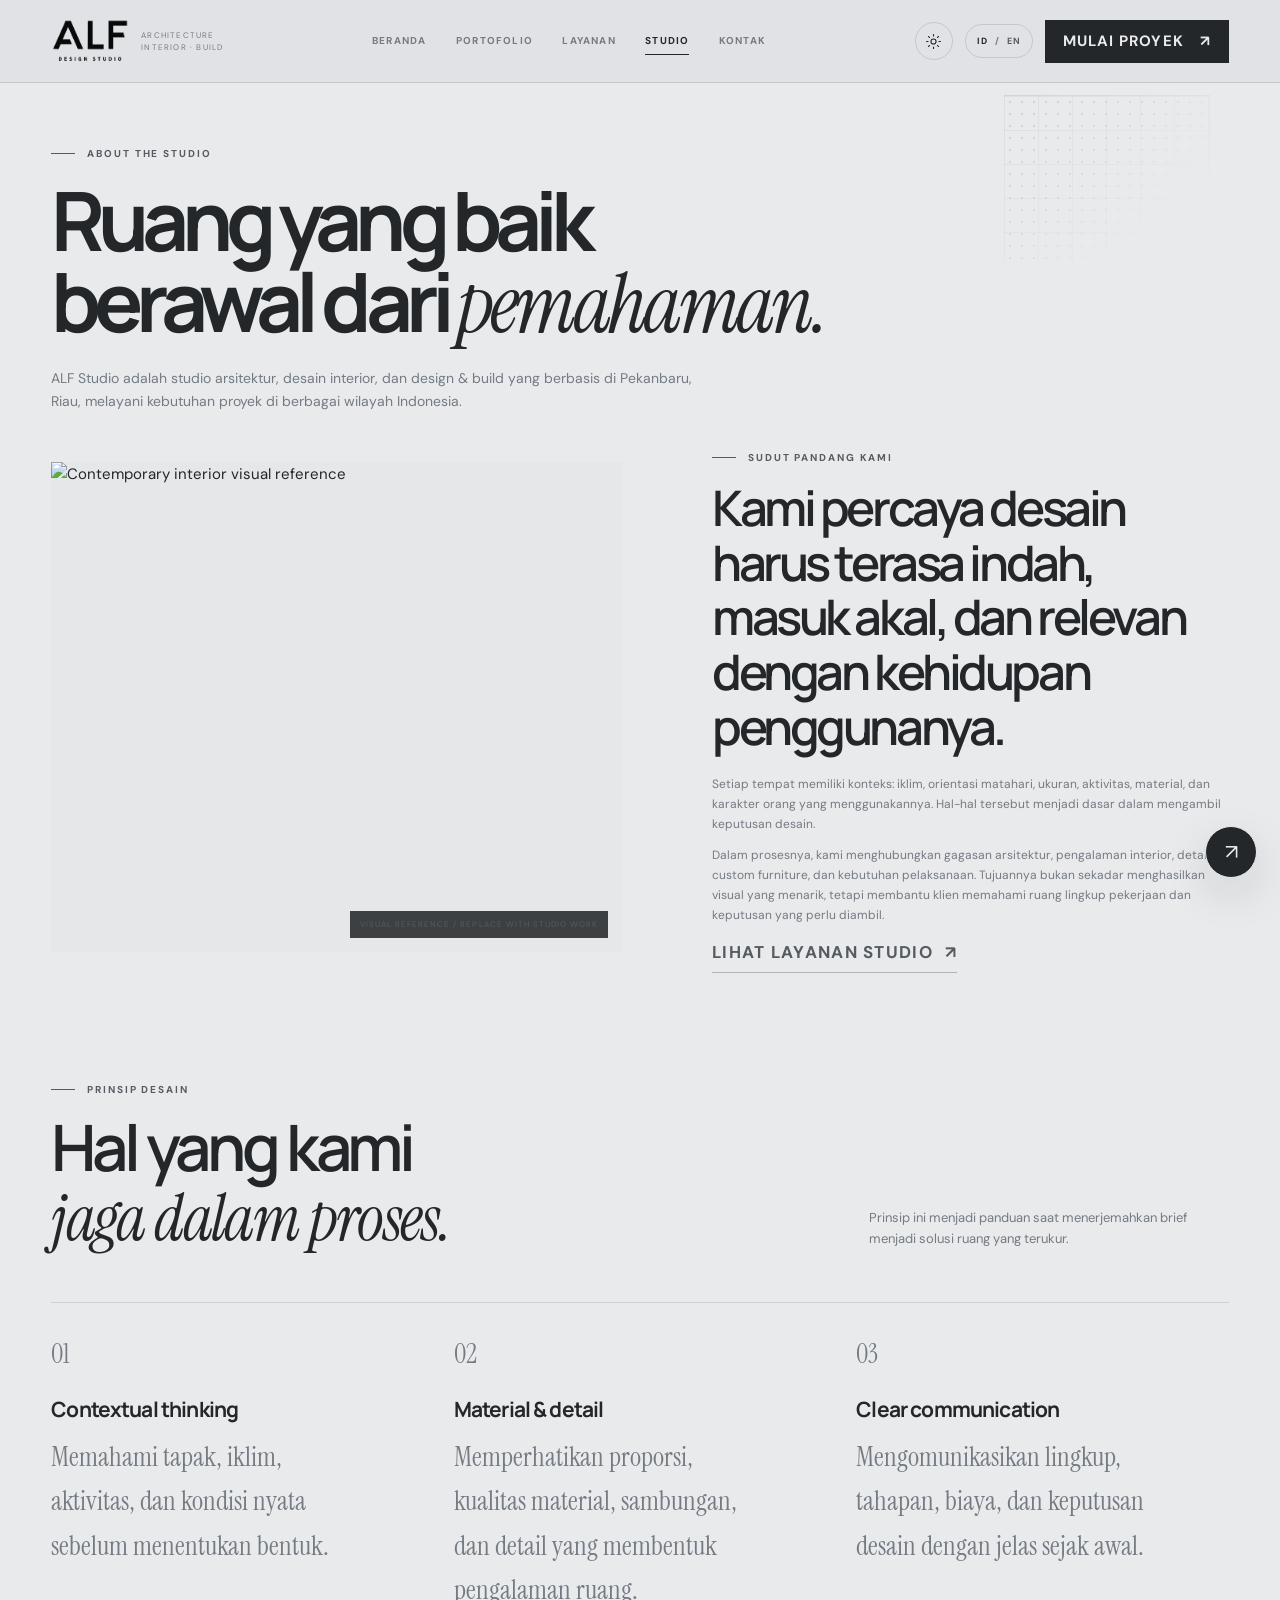
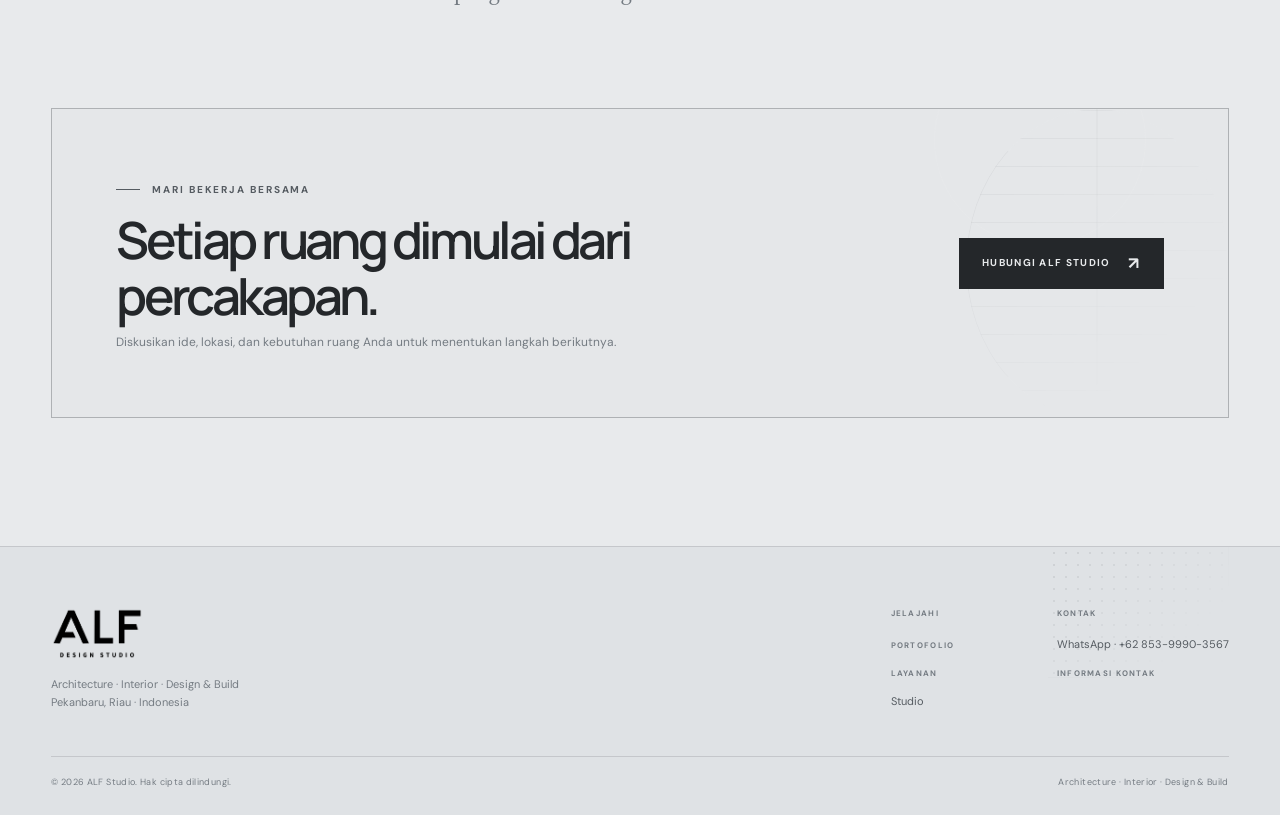
==== commit 485e0310: "Add files via upload" ====
--- a/about.html
+++ b/about.html
@@ -15,7 +15,7 @@
 </script>
   <script>(() => { const path = location.pathname.toLowerCase(); const isHome = path.endsWith('/') || path.endsWith('/index.html'); if (!isHome) document.documentElement.classList.add('loader-seen'); })();</script>
   <link rel="stylesheet" href="style.css">
-  <script src="site-config.js" defer></script><script src="script.js" defer></script>
+  <script src="https://cdn.jsdelivr.net/npm/lenis@1.3.11/dist/lenis.min.js" defer></script><script src="site-config.js" defer></script><script src="script.js" defer></script>
 </head>
 <body data-lang="id">
   <div class="site-preloader" data-preloader aria-hidden="true">
--- a/style.css
+++ b/style.css
@@ -49,7 +49,7 @@
 }
 
 * { box-sizing: border-box; }
-html { scroll-behavior: smooth; scroll-padding-top: 100px; background: var(--bg); }
+html { scroll-padding-top: 100px; background: var(--bg); }
 body { margin: 0; background: var(--bg); color: var(--text); font-family: var(--sans); font-size: 15px; line-height: 1.65; -webkit-font-smoothing: antialiased; }
 body, button, input, select, textarea { font-family: var(--sans); }
 img { display: block; max-width: 100%; }
@@ -387,7 +387,7 @@
   .floating-contact { right: 15px; bottom: 15px; width: 48px; height: 48px; }
 }
 @media (prefers-reduced-motion: reduce) {
-  *, *::before, *::after { scroll-behavior: auto !important; animation-duration: .01ms !important; animation-iteration-count: 1 !important; transition-duration: .01ms !important; }
+  *, *::before, *::after { animation-duration: .01ms !important; animation-iteration-count: 1 !important; transition-duration: .01ms !important; }
   body.motion-ready [data-reveal] { opacity: 1 !important; transform: none !important; }
 }
 
@@ -1117,7 +1117,6 @@
   .workflow-scroll-hint { padding-top: 4px; }
 }
 @media (prefers-reduced-motion: reduce) {
-  html { scroll-behavior: auto; }
   .workflow-panel, .workflow-progress-track span, .workflow-step-button { transition: none !important; }
 }
 
@@ -1445,9 +1444,7 @@
 .hero-meta > div { transition: opacity .28s ease, transform .28s ease; }
 .hero-meta.is-refreshing > div { opacity: .28; transform: translateY(3px); }
 
-html { scroll-behavior: smooth; }
 @media (prefers-reduced-motion: reduce) {
-  html { scroll-behavior: auto; }
   .hero-meta > div { transition: none !important; }
   .workflow-card { transition: none !important; }
 }
@@ -1665,3 +1662,115 @@
 }
 
 @media (prefers-reduced-motion: reduce) { .service-workflow .workflow-panel::before { transition: none !important; transform: none !important; } }
+
+
+/* Featured homepage slides: balanced caption scale and consistent bottom vignette.
+   Applied to all three slides through shared component selectors. */
+.hero-slide-shade {
+  background: linear-gradient(
+    180deg,
+    rgba(0,0,0,.015) 18%,
+    rgba(0,0,0,.035) 38%,
+    rgba(0,0,0,.24) 58%,
+    rgba(0,0,0,.62) 78%,
+    rgba(0,0,0,.84) 100%
+  );
+}
+.hero-slide-copy h2 {
+  max-width: 520px;
+  font-size: clamp(30px, 3.15vw, 44px);
+  line-height: 1.04;
+  letter-spacing: -.055em;
+}
+.hero-slide-copy p {
+  max-width: 360px;
+  margin-top: 10px;
+  font-size: 12px;
+  line-height: 1.55;
+}
+@media (max-width: 850px) {
+  .hero-slide-copy h2 { font-size: clamp(30px, 7.6vw, 40px); }
+  .hero-slide-copy p { max-width: 300px; font-size: 11px; }
+}
+@media (max-width: 420px) {
+  .hero-slide-copy { right: 18px; bottom: 20px; left: 18px; }
+  .hero-slide-copy h2 { font-size: clamp(28px, 8vw, 34px); }
+  .hero-slide-category { margin-bottom: 9px; font-size: 8px; }
+}
+
+
+/* ALF signature scroll polish: soft editorial reveals with restrained stagger. */
+body.motion-ready [data-reveal] {
+  transition-duration: .82s;
+  transition-timing-function: cubic-bezier(.22,.72,.18,1);
+  transition-delay: var(--reveal-delay, 0ms);
+  backface-visibility: hidden;
+}
+body.motion-ready .service-card,
+body.motion-ready .project-card,
+body.motion-ready .contact-option,
+body.motion-ready .faq-item {
+  will-change: opacity, transform;
+}
+@media (max-width: 600px) {
+  body.motion-ready [data-reveal] { transition-duration: .62s; }
+}
+@media (prefers-reduced-motion: reduce) {
+  body.motion-ready [data-reveal] { opacity: 1 !important; transform: none !important; transition: none !important; }
+}
+
+
+/* Lenis drives desktop wheel momentum; touch scrolling remains browser-native. */
+html.lenis, html.lenis body { height: auto; }
+html { overscroll-behavior-y: contain; }
+
+
+/* Smartphone navigation: compact dropdown revealed from the top edge. */
+@media (max-width: 850px) {
+  .site-header { position: sticky; top: 0; isolation: isolate; }
+  .site-header .header-inner { position: relative; }
+  .site-header nav { position: static; }
+  .nav-list {
+    position: absolute !important;
+    z-index: 101;
+    top: 100% !important;
+    right: 0 !important;
+    left: 0 !important;
+    display: flex !important;
+    width: 100%;
+    max-height: 0;
+    height: auto !important;
+    flex-direction: column;
+    align-items: stretch;
+    justify-content: flex-start;
+    gap: 0;
+    overflow: hidden;
+    overflow-y: auto;
+    padding: 0 clamp(22px, 6vw, 34px);
+    border: 0;
+    border-bottom: 1px solid transparent;
+    background: var(--surface);
+    box-shadow: none;
+    transform: none !important;
+    clip-path: none !important;
+    visibility: hidden;
+    opacity: 0;
+    transition: max-height .36s var(--ease), opacity .22s ease, padding .36s var(--ease), border-color .22s ease, visibility .22s;
+    -webkit-overflow-scrolling: touch;
+  }
+  .nav-list::before { display: block; position: static; flex: 0 0 auto; padding: 0 0 12px; margin-top: 0; border-bottom: 1px solid var(--line); color: var(--muted); content: 'ALF STUDIO  /  MENU'; font-size: 9px; font-weight: 700; letter-spacing: .17em; }
+  .nav-list.open { max-height: min(76dvh, 440px); padding-top: 17px; padding-bottom: 18px; border-bottom-color: var(--line-strong); visibility: visible; opacity: 1; }
+  .nav-list a { display: block; padding: 14px 0; border-bottom: 1px solid var(--line); color: var(--text-soft); font-family: var(--display); font-size: clamp(16px, 4.6vw, 19px); font-weight: 650; letter-spacing: -.035em; }
+  .nav-list a[aria-current="page"] { color: var(--text); }
+  .nav-list a::after { display: none; }
+  .menu-toggle { z-index: 103; }
+  body.menu-open { overflow: visible; }
+  body.menu-open::before { display: none !important; }
+}
+@media (max-width: 390px) {
+  .header-inner { gap: 10px; }
+  .brand img { width: 60px; }
+  .header-actions { gap: 6px; }
+  .lang-toggle { padding: 8px 9px; font-size: 8px; }
+  .theme-toggle, .menu-toggle { width: 34px; height: 36px; }
+}
